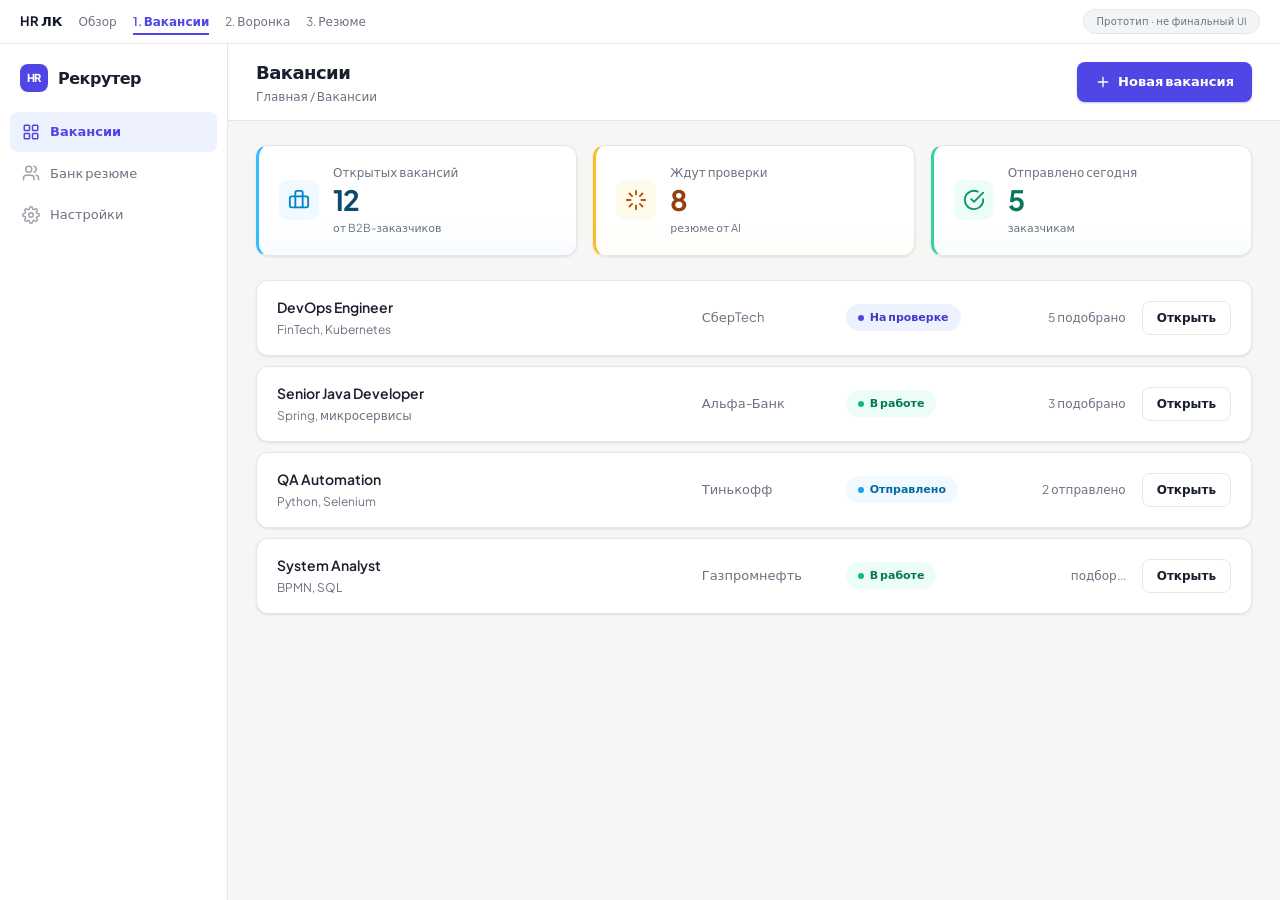
==== dashboard.html @ d0e9242b "feat: hr arm mock page" ====
<!DOCTYPE html>
<html lang="ru">
<head>
  <meta charset="UTF-8">
  <meta name="viewport" content="width=device-width, initial-scale=1.0">
  <title>Вакансии — HR ЛК</title>
  <link rel="stylesheet" href="styles.css">
</head>
<body>
  <div class="mock-nav">
    <span class="brand">HR ЛК</span>
    <a href="index.html">Обзор</a>
    <a href="dashboard.html" class="active">1. Вакансии</a>
    <a href="vacancy.html">2. Воронка</a>
    <a href="resume.html">3. Резюме</a>
    <span class="tag">Прототип · не финальный UI</span>
  </div>

  <div class="layout">
    <aside class="sidebar">
      <div class="sidebar-logo">
        <span class="logo-mark">HR</span>
        Рекрутер
      </div>
      <nav>
        <a href="dashboard.html" class="active">
          <svg class="icon" viewBox="0 0 24 24"><rect x="3" y="3" width="7" height="7" rx="1"/><rect x="14" y="3" width="7" height="7" rx="1"/><rect x="3" y="14" width="7" height="7" rx="1"/><rect x="14" y="14" width="7" height="7" rx="1"/></svg>
          Вакансии
        </a>
        <a href="#">
          <svg class="icon" viewBox="0 0 24 24"><path d="M16 21v-2a4 4 0 0 0-4-4H6a4 4 0 0 0-4 4v2"/><circle cx="9" cy="7" r="4"/><path d="M22 21v-2a4 4 0 0 0-3-3.87"/><path d="M16 3.13a4 4 0 0 1 0 7.75"/></svg>
          Банк резюме
        </a>
        <a href="#">
          <svg class="icon" viewBox="0 0 24 24"><path d="M12 15a3 3 0 1 0 0-6 3 3 0 0 0 0 6Z"/><path d="M19.4 15a1.65 1.65 0 0 0 .33 1.82l.06.06a2 2 0 1 1-2.83 2.83l-.06-.06a1.65 1.65 0 0 0-1.82-.33 1.65 1.65 0 0 0-1 1.51V21a2 2 0 1 1-4 0v-.09A1.65 1.65 0 0 0 9 19.4a1.65 1.65 0 0 0-1.82.33l-.06.06a2 2 0 1 1-2.83-2.83l.06-.06A1.65 1.65 0 0 0 4.68 15a1.65 1.65 0 0 0-1.51-1H3a2 2 0 1 1 0-4h.09A1.65 1.65 0 0 0 4.6 9a1.65 1.65 0 0 0-.33-1.82l-.06-.06a2 2 0 1 1 2.83-2.83l.06.06A1.65 1.65 0 0 0 9 4.68a1.65 1.65 0 0 0 1-1.51V3a2 2 0 1 1 4 0v.09a1.65 1.65 0 0 0 1 1.51 1.65 1.65 0 0 0 1.82-.33l.06-.06a2 2 0 1 1 2.83 2.83l-.06.06A1.65 1.65 0 0 0 19.4 9a1.65 1.65 0 0 0 1.51 1H21a2 2 0 1 1 0 4h-.09a1.65 1.65 0 0 0-1.51 1Z"/></svg>
          Настройки
        </a>
      </nav>
    </aside>

    <div class="main">
      <header class="topbar">
        <div>
          <h1>Вакансии</h1>
          <div class="breadcrumb">Главная / Вакансии</div>
        </div>
        <a href="#" class="btn btn-primary">
          <svg class="icon icon-sm" viewBox="0 0 24 24"><path d="M12 5v14M5 12h14"/></svg>
          Новая вакансия
        </a>
      </header>

      <div class="content">
        <div class="kpi-row">
          <div class="kpi-card kpi-card--default">
            <div class="kpi-card__icon">
              <svg class="icon icon-lg" viewBox="0 0 24 24"><path d="M16 20V4a2 2 0 0 0-2-2h-4a2 2 0 0 0-2 2v16"/><rect x="2" y="8" width="20" height="12" rx="2"/></svg>
            </div>
            <div class="kpi-card__body">
              <div class="label">Открытых вакансий</div>
              <div class="value">12</div>
              <div class="hint">от B2B-заказчиков</div>
            </div>
          </div>
          <div class="kpi-card kpi-card--alert">
            <div class="kpi-card__icon">
              <svg class="icon icon-lg" viewBox="0 0 24 24"><path d="M12 2v4M12 18v4M4.93 4.93l2.83 2.83M16.24 16.24l2.83 2.83M2 12h4M18 12h4M4.93 19.07l2.83-2.83M16.24 7.76l2.83-2.83"/></svg>
            </div>
            <div class="kpi-card__body">
              <div class="label">Ждут проверки</div>
              <div class="value">8</div>
              <div class="hint">резюме от AI</div>
            </div>
          </div>
          <div class="kpi-card kpi-card--success">
            <div class="kpi-card__icon">
              <svg class="icon icon-lg" viewBox="0 0 24 24"><path d="M22 11.08V12a10 10 0 1 1-5.93-9.14"/><polyline points="22 4 12 14.01 9 11.01"/></svg>
            </div>
            <div class="kpi-card__body">
              <div class="label">Отправлено сегодня</div>
              <div class="value">5</div>
              <div class="hint">заказчикам</div>
            </div>
          </div>
        </div>

        <div class="vacancy-list">
          <a href="vacancy.html" class="vacancy-row">
            <div class="vacancy-row__main">
              <div class="title">DevOps Engineer</div>
              <div class="tags">FinTech, Kubernetes</div>
            </div>
            <div class="vacancy-row__client">СберTech</div>
            <span class="status-pill status-pill--review"><span class="status-dot"></span>На проверке</span>
            <div class="vacancy-row__meta">5 подобрано</div>
            <span class="btn btn-secondary btn-sm">Открыть</span>
          </a>
          <a href="vacancy.html" class="vacancy-row">
            <div class="vacancy-row__main">
              <div class="title">Senior Java Developer</div>
              <div class="tags">Spring, микросервисы</div>
            </div>
            <div class="vacancy-row__client">Альфа-Банк</div>
            <span class="status-pill status-pill--open"><span class="status-dot"></span>В работе</span>
            <div class="vacancy-row__meta">3 подобрано</div>
            <span class="btn btn-secondary btn-sm">Открыть</span>
          </a>
          <a href="vacancy.html" class="vacancy-row">
            <div class="vacancy-row__main">
              <div class="title">QA Automation</div>
              <div class="tags">Python, Selenium</div>
            </div>
            <div class="vacancy-row__client">Тинькофф</div>
            <span class="status-pill status-pill--sent"><span class="status-dot"></span>Отправлено</span>
            <div class="vacancy-row__meta">2 отправлено</div>
            <span class="btn btn-secondary btn-sm">Открыть</span>
          </a>
          <a href="vacancy.html" class="vacancy-row">
            <div class="vacancy-row__main">
              <div class="title">System Analyst</div>
              <div class="tags">BPMN, SQL</div>
            </div>
            <div class="vacancy-row__client">Газпромнефть</div>
            <span class="status-pill status-pill--open"><span class="status-dot"></span>В работе</span>
            <div class="vacancy-row__meta">подбор...</div>
            <span class="btn btn-secondary btn-sm">Открыть</span>
          </a>
        </div>
      </div>
    </div>
  </div>
</body>
</html>
---- styles.css ----
@import url('https://fonts.googleapis.com/css2?family=Plus+Jakarta+Sans:wght@400;500;600;700&display=swap');

:root {
  --bg: #f7f6f4;
  --surface: #ffffff;
  --border: #e8e6e3;
  --text: #1a1f2e;
  --text-muted: #6b7280;
  --primary: #4f46e5;
  --primary-hover: #4338ca;
  --primary-soft: #eef2ff;
  --sidebar-bg: #ffffff;
  --sidebar-text: #6b7280;
  --sidebar-active: #111827;
  --success: #059669;
  --warning: #d97706;
  --danger: #dc2626;
  --ai: #6366f1;
  --ai-end: #8b5cf6;
  --ai-soft: linear-gradient(135deg, #eef2ff 0%, #f5f3ff 100%);
  --stage-ai: #8b5cf6;
  --stage-review: #f59e0b;
  --stage-ready: #10b981;
  --stage-sent: #94a3b8;
  --radius: 12px;
  --radius-sm: 8px;
  --shadow: 0 1px 3px rgba(15, 23, 42, 0.06), 0 1px 2px rgba(15, 23, 42, 0.04);
  --shadow-md: 0 4px 16px rgba(15, 23, 42, 0.08);
  --shadow-lg: 0 8px 24px rgba(15, 23, 42, 0.1);
  --sidebar-w: 228px;
  --mock-nav-h: 44px;
  --topbar-h: 64px;
  --font: "Plus Jakarta Sans", system-ui, -apple-system, sans-serif;
}

* { box-sizing: border-box; margin: 0; padding: 0; }

html, body { height: 100%; }

body {
  font-family: var(--font);
  font-size: 14px;
  color: var(--text);
  background: var(--bg);
  line-height: 1.5;
  display: flex;
  flex-direction: column;
  overflow: hidden;
  -webkit-font-smoothing: antialiased;
}

a { color: var(--primary); text-decoration: none; }

.icon {
  width: 18px;
  height: 18px;
  flex-shrink: 0;
  stroke: currentColor;
  fill: none;
  stroke-width: 2;
  stroke-linecap: round;
  stroke-linejoin: round;
}

.icon-sm { width: 16px; height: 16px; }
.icon-lg { width: 22px; height: 22px; }

/* Presale nav */
.mock-nav {
  flex-shrink: 0;
  height: var(--mock-nav-h);
  background: #ffffff;
  color: #6b7280;
  padding: 0 20px;
  font-size: 12px;
  display: flex;
  gap: 16px;
  align-items: center;
  border-bottom: 1px solid var(--border);
  z-index: 100;
}

.mock-nav .brand { color: #111827; font-weight: 700; font-size: 13px; }
.mock-nav a { color: #6b7280; text-decoration: none; padding: 4px 0; }
.mock-nav a:hover { color: var(--primary); }
.mock-nav a.active {
  color: var(--primary);
  font-weight: 600;
  box-shadow: inset 0 -2px 0 var(--primary);
}

.mock-nav .tag {
  margin-left: auto;
  background: #f3f4f6;
  border: 1px solid #e5e7eb;
  padding: 4px 12px;
  border-radius: 999px;
  font-size: 10px;
  color: #6b7280;
  letter-spacing: 0.02em;
}

.layout {
  flex: 1;
  display: flex;
  min-height: 0;
  overflow: hidden;
}

/* Sidebar */
.sidebar {
  width: var(--sidebar-w);
  background: var(--sidebar-bg);
  border-right: 1px solid var(--border);
  padding: 20px 0;
  flex-shrink: 0;
  display: flex;
  flex-direction: column;
}

.sidebar-logo {
  padding: 0 20px 20px;
  font-weight: 700;
  font-size: 16px;
  letter-spacing: -0.03em;
  color: var(--text);
  display: flex;
  align-items: center;
  gap: 10px;
}

.sidebar-logo .logo-mark {
  width: 28px;
  height: 28px;
  background: var(--primary);
  border-radius: 8px;
  display: flex;
  align-items: center;
  justify-content: center;
  font-size: 11px;
  font-weight: 800;
  color: #fff;
}

.sidebar nav { flex: 1; padding: 0 10px; }

.sidebar nav a {
  display: flex;
  align-items: center;
  gap: 10px;
  padding: 10px 12px;
  color: var(--sidebar-text);
  text-decoration: none;
  font-size: 13px;
  font-weight: 500;
  border-radius: var(--radius-sm);
  margin-bottom: 2px;
  transition: background 0.15s, color 0.15s;
}

.sidebar nav a:hover { background: var(--primary-soft); color: var(--primary); }

.sidebar nav a.active {
  background: var(--primary-soft);
  color: var(--primary);
  font-weight: 600;
}

.sidebar nav a .icon { opacity: 0.65; }
.sidebar nav a.active .icon { opacity: 1; stroke: var(--primary); }
.sidebar nav a:hover .icon { stroke: var(--primary); }

.main {
  flex: 1;
  display: flex;
  flex-direction: column;
  min-width: 0;
  min-height: 0;
  background: var(--bg);
}

.topbar {
  flex-shrink: 0;
  min-height: var(--topbar-h);
  background: var(--surface);
  border-bottom: 1px solid var(--border);
  padding: 14px 28px;
  display: flex;
  align-items: center;
  justify-content: space-between;
  gap: 16px;
}

.topbar h1 {
  font-size: 18px;
  font-weight: 700;
  letter-spacing: -0.03em;
}

.breadcrumb {
  font-size: 12px;
  color: var(--text-muted);
  margin-top: 3px;
}

/* Vacancy switcher (topbar dropdown) */
.topbar__title {
  min-width: 0;
  flex: 1;
}

.vacancy-switcher {
  position: relative;
  display: inline-block;
}

.vacancy-switcher__trigger {
  display: inline-flex;
  align-items: center;
  gap: 8px;
  list-style: none;
  cursor: pointer;
  padding: 2px 4px 2px 0;
  border-radius: var(--radius-sm);
  max-width: 100%;
}

.vacancy-switcher__trigger::-webkit-details-marker {
  display: none;
}

.vacancy-switcher__trigger::marker {
  content: "";
}

.vacancy-switcher__trigger:hover {
  color: var(--primary);
}

.vacancy-switcher__name {
  font-size: 18px;
  font-weight: 700;
  letter-spacing: -0.03em;
  white-space: nowrap;
  overflow: hidden;
  text-overflow: ellipsis;
}

.vacancy-switcher__client {
  font-size: 18px;
  font-weight: 700;
  letter-spacing: -0.03em;
  color: var(--text-muted);
  white-space: nowrap;
  flex-shrink: 0;
}

.vacancy-switcher__client::before {
  content: "— ";
  color: var(--text-muted);
}

.vacancy-switcher__chevron {
  flex-shrink: 0;
  color: var(--text-muted);
  transition: transform 0.15s;
}

.vacancy-switcher[open] .vacancy-switcher__chevron {
  transform: rotate(180deg);
}

.vacancy-switcher__menu {
  position: absolute;
  top: calc(100% + 6px);
  left: 0;
  z-index: 50;
  min-width: 280px;
  background: var(--surface);
  border: 1px solid var(--border);
  border-radius: var(--radius);
  box-shadow: var(--shadow-lg);
  padding: 6px;
}

.vacancy-switcher__item {
  display: block;
  padding: 10px 14px;
  border-radius: var(--radius-sm);
  text-decoration: none;
  color: inherit;
  transition: background 0.12s;
}

.vacancy-switcher__item:hover {
  background: var(--primary-soft);
  text-decoration: none;
  color: inherit;
}

.vacancy-switcher__item.is-active {
  background: var(--primary-soft);
  box-shadow: inset 3px 0 0 var(--primary);
}

.vacancy-switcher__item-title {
  display: block;
  font-weight: 600;
  font-size: 14px;
  margin-bottom: 2px;
}

.vacancy-switcher__item.is-active .vacancy-switcher__item-title {
  color: var(--primary);
}

.vacancy-switcher__item-meta {
  display: block;
  font-size: 12px;
  color: var(--text-muted);
}

.content {
  padding: 24px 28px;
  flex: 1;
  min-height: 0;
  overflow: auto;
}

.content--flush {
  padding: 0;
  overflow: hidden;
  display: flex;
  flex-direction: column;
}

.content--resume {
  padding-bottom: 88px;
}

/* KPI */
.kpi-row {
  display: grid;
  grid-template-columns: repeat(3, 1fr);
  gap: 16px;
  margin-bottom: 24px;
}

.kpi-card {
  background: var(--surface);
  border: 1px solid var(--border);
  border-radius: var(--radius);
  padding: 18px 20px;
  box-shadow: var(--shadow);
  display: flex;
  gap: 14px;
  align-items: center;
  border-left: 3px solid transparent;
}

/* KPI: тон различаем полоской и иконкой; фон — едва заметный градиент */
.kpi-card--default {
  border-left-color: #38bdf8;
  background: linear-gradient(180deg, #ffffff 70%, #f8fbff 100%);
}

.kpi-card--ai,
.kpi-card--alert {
  border-left-color: #fbbf24;
  background: linear-gradient(180deg, #ffffff 70%, #fffdf8 100%);
}

.kpi-card--success {
  border-left-color: #34d399;
  background: linear-gradient(180deg, #ffffff 70%, #f8fdfb 100%);
}

.kpi-card__icon {
  width: 40px;
  height: 40px;
  border-radius: 10px;
  display: flex;
  align-items: center;
  justify-content: center;
  flex-shrink: 0;
}

.kpi-card--default .kpi-card__icon {
  background: #f0f9ff;
  color: #0284c7;
}

.kpi-card--default .value { color: #0c4a6e; }

.kpi-card--ai .kpi-card__icon,
.kpi-card--alert .kpi-card__icon {
  background: #fffbeb;
  color: #b45309;
}

.kpi-card--ai .value,
.kpi-card--alert .value { color: #92400e; }

.kpi-card--success .kpi-card__icon {
  background: #ecfdf5;
  color: #059669;
}

.kpi-card--success .value { color: #047857; }

.kpi-card__icon .icon {
  display: block;
}

.kpi-card__body { flex: 1; min-width: 0; }

.kpi-card .label {
  font-size: 12px;
  font-weight: 500;
  color: var(--text-muted);
  margin-bottom: 4px;
}

.kpi-card .value {
  font-size: 28px;
  font-weight: 700;
  letter-spacing: -0.04em;
  line-height: 1;
}

.kpi-card .hint { font-size: 11px; color: var(--text-muted); margin-top: 6px; }

/* Vacancy card list */
.vacancy-list {
  display: flex;
  flex-direction: column;
  gap: 10px;
}

.vacancy-row {
  display: grid;
  grid-template-columns: minmax(0, 1fr) 128px 152px 112px auto;
  align-items: center;
  gap: 16px;
  background: var(--surface);
  border: 1px solid var(--border);
  border-radius: var(--radius);
  padding: 16px 20px;
  box-shadow: var(--shadow);
  text-decoration: none;
  color: inherit;
  transition: box-shadow 0.15s, border-color 0.15s, transform 0.15s;
}

.vacancy-row:hover {
  box-shadow: var(--shadow-md);
  border-color: #c7d2fe;
  transform: translateY(-1px);
  text-decoration: none;
  color: inherit;
}

.vacancy-row:hover .title { color: var(--primary); }

.vacancy-row__main .title {
  font-weight: 600;
  font-size: 14px;
  margin-bottom: 3px;
}

.vacancy-row__main .tags {
  font-size: 12px;
  color: var(--text-muted);
}

.vacancy-row__client {
  font-size: 13px;
  color: var(--text-muted);
  white-space: nowrap;
  overflow: hidden;
  text-overflow: ellipsis;
}

.vacancy-row__meta {
  font-size: 12px;
  color: var(--text-muted);
  text-align: right;
}

.vacancy-row > .status-pill {
  justify-self: start;
  white-space: nowrap;
}

.vacancy-row > .btn {
  justify-self: end;
}

.status-pill {
  display: inline-flex;
  align-items: center;
  gap: 6px;
  padding: 5px 12px;
  border-radius: 999px;
  font-size: 11px;
  font-weight: 600;
  white-space: nowrap;
}

.status-dot {
  width: 6px;
  height: 6px;
  border-radius: 50%;
  flex-shrink: 0;
}

.status-pill--review { background: var(--primary-soft); color: #4338ca; }
.status-pill--review .status-dot { background: var(--primary); }
.status-pill--open { background: #ecfdf5; color: #047857; }
.status-pill--open .status-dot { background: #10b981; }
.status-pill--sent { background: #f0f9ff; color: #0369a1; }
.status-pill--sent .status-dot { background: #0ea5e9; }

.badge {
  display: inline-flex;
  align-items: center;
  gap: 5px;
  padding: 5px 11px;
  border-radius: 999px;
  font-size: 11px;
  font-weight: 600;
  white-space: nowrap;
}

.badge-ai {
  background: linear-gradient(135deg, #eef2ff 0%, #ede9fe 100%);
  color: #5b21b6;
  border: 1px solid #ddd6fe;
}

.btn {
  display: inline-flex;
  align-items: center;
  justify-content: center;
  gap: 7px;
  padding: 10px 18px;
  border-radius: var(--radius-sm);
  font-size: 13px;
  font-weight: 600;
  border: none;
  cursor: pointer;
  text-decoration: none;
  white-space: nowrap;
  transition: background 0.15s, box-shadow 0.15s, transform 0.1s;
  font-family: var(--font);
}

.btn-sm { padding: 7px 14px; font-size: 12px; }

.btn-primary {
  background: var(--primary);
  color: #fff;
  box-shadow: 0 1px 2px rgba(79, 70, 229, 0.35);
}

.btn-primary:hover {
  background: var(--primary-hover);
  text-decoration: none;
  color: #fff;
  box-shadow: 0 2px 8px rgba(79, 70, 229, 0.3);
}

.btn-secondary {
  background: var(--surface);
  color: var(--text);
  border: 1px solid var(--border);
}

.btn-secondary:hover {
  background: var(--primary-soft);
  border-color: #c7d2fe;
  color: var(--primary);
  text-decoration: none;
}

.btn-danger {
  background: #fff;
  color: var(--danger);
  border: 1px solid #fecaca;
}

.actions { display: flex; gap: 8px; flex-wrap: wrap; }

/* 3-pane */
.three-pane {
  flex: 1;
  display: grid;
  grid-template-columns: 200px minmax(0, 1fr) 280px;
  min-height: 0;
  overflow: hidden;
}

.three-pane--funnel {
  grid-template-columns: minmax(0, 1fr) 300px;
}

.pane {
  border-right: 1px solid var(--border);
  overflow-y: auto;
  background: var(--surface);
  min-height: 0;
}

.pane--pipeline {
  background: var(--bg);
  min-width: 0;
  overflow: hidden;
}

.three-pane--funnel .pane--pipeline {
  overflow-x: auto;
  overflow-y: hidden;
}

.pane:last-child { border-right: none; }

.pane-header {
  position: sticky;
  top: 0;
  z-index: 1;
  padding: 12px 16px;
  font-size: 10px;
  font-weight: 700;
  text-transform: uppercase;
  letter-spacing: 0.07em;
  color: var(--text-muted);
  border-bottom: 1px solid var(--border);
  background: rgba(255,255,255,0.95);
  backdrop-filter: blur(4px);
}

.vacancy-item {
  padding: 12px 16px;
  border-bottom: 1px solid var(--border);
  cursor: pointer;
  font-size: 13px;
  transition: background 0.12s;
}

.vacancy-item:hover { background: var(--bg); }

.vacancy-item.active {
  background: var(--primary-soft);
  box-shadow: inset 3px 0 0 var(--primary);
}

.vacancy-item.active .title { color: var(--primary); }

.vacancy-item .title { font-weight: 600; margin-bottom: 3px; }
.vacancy-item .meta { font-size: 11px; color: var(--text-muted); }

.pipeline {
  display: flex;
  flex: 1;
  gap: 14px;
  padding: 16px 20px;
  width: 100%;
  min-height: 0;
  overflow-x: auto;
  overflow-y: hidden;
  align-items: flex-start;
}

.pipeline-col {
  flex: 0 0 240px;
  min-width: 240px;
  display: flex;
  flex-direction: column;
  background: var(--surface);
  border-radius: var(--radius);
  padding: 0;
  box-shadow: var(--shadow);
  border: 1px solid var(--border);
  overflow: hidden;
}

.pipeline-col--ai { border-top: 3px solid var(--stage-ai); }
.pipeline-col--review { border-top: 3px solid var(--stage-review); }
.pipeline-col--ready { border-top: 3px solid var(--stage-ready); }
.pipeline-col--sent { border-top: 3px solid var(--stage-sent); }

.pipeline-col__head {
  display: flex;
  align-items: center;
  justify-content: space-between;
  padding: 12px 14px 10px;
  border-bottom: 1px solid var(--border);
  background: #fafaf9;
}

.pipeline-col__head h3 {
  font-size: 12px;
  font-weight: 700;
  text-transform: uppercase;
  letter-spacing: 0.06em;
  color: var(--text-muted);
}

.count-badge {
  min-width: 22px;
  height: 22px;
  padding: 0 6px;
  border-radius: 999px;
  background: #e5e7eb;
  color: #374151;
  font-size: 12px;
  font-weight: 700;
  display: flex;
  align-items: center;
  justify-content: center;
}

.pipeline-col--ai .count-badge {
  background: var(--primary-soft);
  color: var(--primary);
}

.pipeline-col__body { padding: 12px; }

.candidate-card {
  background: var(--surface);
  border: 1px solid var(--border);
  border-radius: var(--radius-sm);
  padding: 14px;
  margin-bottom: 10px;
  cursor: pointer;
  box-shadow: var(--shadow);
  transition: border-color 0.12s, box-shadow 0.12s, transform 0.12s;
}

.candidate-card:last-child { margin-bottom: 0; }

.candidate-card:hover {
  border-color: #c7d2fe;
  box-shadow: var(--shadow-md);
  transform: translateY(-1px);
}

.candidate-card.selected {
  border-color: var(--primary);
  box-shadow: 0 0 0 2px rgba(79, 70, 229, 0.2), var(--shadow-md);
}

.candidate-card__row {
  display: flex;
  align-items: center;
  gap: 12px;
}

.candidate-card__row > div:last-child {
  min-width: 0;
  flex: 1;
}

.avatar {
  width: 32px;
  height: 32px;
  border-radius: 50%;
  display: flex;
  align-items: center;
  justify-content: center;
  font-size: 11px;
  font-weight: 700;
  color: #fff;
  flex-shrink: 0;
}

.avatar--violet { background: linear-gradient(135deg, #8b5cf6, #6366f1); }
.avatar--blue { background: linear-gradient(135deg, #3b82f6, #2563eb); }
.avatar--teal { background: linear-gradient(135deg, #14b8a6, #0d9488); }
.avatar--amber { background: linear-gradient(135deg, #f59e0b, #d97706); }
.avatar--rose { background: linear-gradient(135deg, #f43f5e, #e11d48); }
.avatar--lg { width: 48px; height: 48px; font-size: 14px; }

.candidate-card .avatar:not(.avatar--lg) {
  width: 36px;
  height: 36px;
  font-size: 12px;
}

.candidate-card .name {
  font-weight: 600;
  font-size: 14px;
  line-height: 1.35;
  display: -webkit-box;
  -webkit-line-clamp: 2;
  -webkit-box-orient: vertical;
  overflow: hidden;
}

.candidate-card .score {
  font-size: 12px;
  color: var(--text-muted);
  font-weight: 500;
  margin-top: 4px;
}

.candidate-card .score-value {
  font-weight: 700;
  color: var(--primary);
}

.candidate-card .score--muted {
  color: var(--text-muted);
  font-weight: 500;
}

/* Detail panel */
.detail-panel { padding: 16px; }

.detail-header {
  display: flex;
  align-items: center;
  gap: 12px;
  margin-bottom: 16px;
}

.detail-panel h2 {
  font-size: 15px;
  font-weight: 700;
  letter-spacing: -0.02em;
}

.detail-panel .role {
  color: var(--text-muted);
  font-size: 12px;
  margin-top: 2px;
}

.score-block {
  background: var(--ai-soft);
  border: 1px solid #ddd6fe;
  border-radius: var(--radius);
  padding: 16px;
  margin-bottom: 14px;
}

.score-block__top {
  display: flex;
  align-items: center;
  gap: 14px;
  margin-top: 10px;
}

.score-block__top ul {
  flex: 1;
  margin: 0;
  padding-left: 16px;
  font-size: 12px;
  color: var(--text-muted);
}

.score-ring {
  width: 64px;
  height: 64px;
  border-radius: 50%;
  background: conic-gradient(var(--ai) 0deg, var(--ai-end) calc(var(--score, 91) * 3.6deg), #e5e7eb calc(var(--score, 91) * 3.6deg));
  display: flex;
  align-items: center;
  justify-content: center;
  flex-shrink: 0;
  position: relative;
}

.score-ring::after {
  content: '';
  position: absolute;
  inset: 5px;
  background: #fff;
  border-radius: 50%;
}

.score-ring span {
  position: relative;
  z-index: 1;
  font-weight: 800;
  font-size: 16px;
  background: linear-gradient(135deg, var(--ai), var(--ai-end));
  -webkit-background-clip: text;
  -webkit-text-fill-color: transparent;
  background-clip: text;
}
.score-block__top ul li { margin-bottom: 4px; }

.detail-note {
  font-size: 12px;
  color: var(--text-muted);
  margin-bottom: 14px;
  line-height: 1.55;
  padding: 10px 12px;
  background: var(--bg);
  border-radius: var(--radius-sm);
}

.detail-panel .actions { flex-direction: column; }
.detail-panel .actions .btn { width: 100%; }

/* Resume diff */
.diff-header {
  display: flex;
  align-items: center;
  justify-content: space-between;
  margin-bottom: 24px;
  flex-wrap: wrap;
  gap: 12px;
}

.diff-meta {
  display: flex;
  align-items: center;
  gap: 12px;
  flex-wrap: wrap;
}

.diff-wrap {
  position: relative;
}

.diff-grid {
  display: grid;
  grid-template-columns: 1fr 1fr;
  gap: 24px;
  position: relative;
}

.diff-grid::before {
  content: '';
  position: absolute;
  left: 50%;
  top: 36px;
  bottom: 24px;
  width: 2px;
  transform: translateX(-50%);
  background: linear-gradient(180deg, #e5e7eb 0%, var(--primary) 50%, #e5e7eb 100%);
  border-radius: 1px;
  z-index: 0;
}

.diff-col {
  position: relative;
  z-index: 1;
}

.diff-col h3 {
  font-size: 11px;
  font-weight: 700;
  text-transform: uppercase;
  letter-spacing: 0.06em;
  color: var(--text-muted);
  margin-bottom: 10px;
  display: flex;
  align-items: center;
  gap: 8px;
}

.diff-box {
  background: var(--surface);
  border: 1px solid var(--border);
  border-radius: var(--radius);
  padding: 20px;
  font-size: 13px;
  line-height: 1.65;
  min-height: 300px;
  box-shadow: var(--shadow);
}

.diff-col--after h3 { color: var(--primary); }

.diff-box.after {
  border-color: #c7d2fe;
  box-shadow: 0 0 0 1px var(--primary-soft), var(--shadow);
}

.diff-box .highlight {
  background: #dcfce7;
  color: #166534;
  padding: 1px 5px;
  border-radius: 4px;
  font-weight: 500;
}

.diff-box p { margin-bottom: 12px; }
.diff-box p:last-child { margin-bottom: 0; }

.sticky-actions {
  position: fixed;
  bottom: 0;
  left: var(--sidebar-w);
  right: 0;
  background: rgba(255,255,255,0.95);
  backdrop-filter: blur(8px);
  border-top: 1px solid var(--border);
  padding: 14px 28px;
  display: flex;
  align-items: center;
  justify-content: space-between;
  gap: 16px;
  flex-wrap: wrap;
  box-shadow: 0 -4px 20px rgba(15, 23, 42, 0.06);
  z-index: 50;
}

.sticky-actions .actions { margin: 0; }

.sticky-actions .footer-note {
  margin: 0;
  font-size: 11px;
  color: var(--text-muted);
  max-width: 280px;
}

/* Index page */
.page-index { overflow: auto; height: auto; min-height: 100%; }

.page-index .content-inner {
  max-width: 960px;
  margin: 0 auto;
  padding: 48px 28px;
}

.page-index h1 {
  font-size: 26px;
  font-weight: 800;
  letter-spacing: -0.04em;
  margin-bottom: 8px;
}

.page-index .lead {
  color: var(--text-muted);
  margin-bottom: 36px;
  font-size: 15px;
}

.preview-grid {
  display: grid;
  grid-template-columns: repeat(3, 1fr);
  gap: 16px;
}

.preview-card {
  background: var(--surface);
  border: 1px solid var(--border);
  border-radius: var(--radius);
  overflow: hidden;
  transition: box-shadow 0.2s, transform 0.2s, border-color 0.2s;
  color: inherit;
  text-decoration: none;
}

.preview-card:hover {
  box-shadow: var(--shadow-lg);
  transform: translateY(-3px);
  border-color: #c7d2fe;
  text-decoration: none;
  color: inherit;
}

.preview-card .thumb {
  height: 180px;
  background: #eef0f4;
  overflow: hidden;
  border-bottom: 1px solid var(--border);
}

.preview-card .thumb img {
  width: 100%;
  height: 100%;
  object-fit: cover;
  object-position: top center;
  display: block;
}

.preview-card .info { padding: 18px; }
.preview-card .info h3 { font-size: 14px; font-weight: 700; margin-bottom: 4px; }
.preview-card .info p { font-size: 12px; color: var(--text-muted); }

.page-index .footer-links {
  margin-top: 32px;
  font-size: 12px;
  color: var(--text-muted);
}

.page-index .footer-links a { margin-right: 16px; color: var(--primary); }

@media (max-width: 1100px) {
  .three-pane { grid-template-columns: 180px minmax(0, 1fr) 260px; }
  .three-pane--funnel { grid-template-columns: minmax(0, 1fr) 260px; }
  .three-pane--funnel .pipeline-col {
    flex-basis: 220px;
    min-width: 220px;
  }
  .vacancy-row { grid-template-columns: minmax(0, 1fr) 152px auto; gap: 12px; }
  .vacancy-row__client, .vacancy-row__meta { display: none; }
}

@media (max-width: 900px) {
  .diff-grid { grid-template-columns: 1fr; }
  .diff-grid::before { display: none; }
  .preview-grid { grid-template-columns: 1fr; }
  .kpi-row { grid-template-columns: 1fr; }
  .sticky-actions { left: 0; }
}
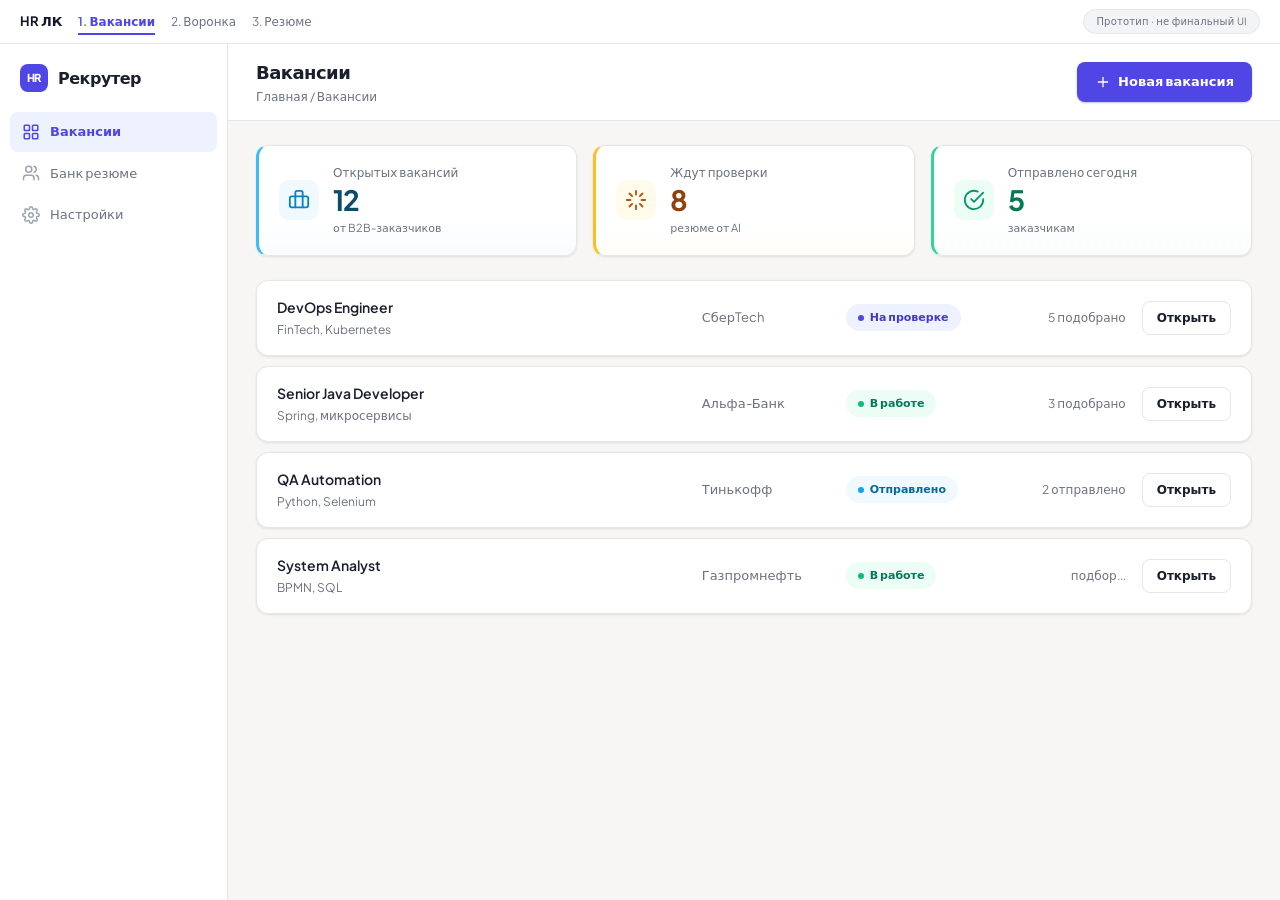
==== commit 8289007a: "Remove overview page and add Vercel entry redirect. Drop index.html and Обзор nav; root redirects to" ====
--- a/dashboard.html
+++ b/dashboard.html
@@ -9,7 +9,6 @@
 <body>
   <div class="mock-nav">
     <span class="brand">HR ЛК</span>
-    <a href="index.html">Обзор</a>
     <a href="dashboard.html" class="active">1. Вакансии</a>
     <a href="vacancy.html">2. Воронка</a>
     <a href="resume.html">3. Резюме</a>
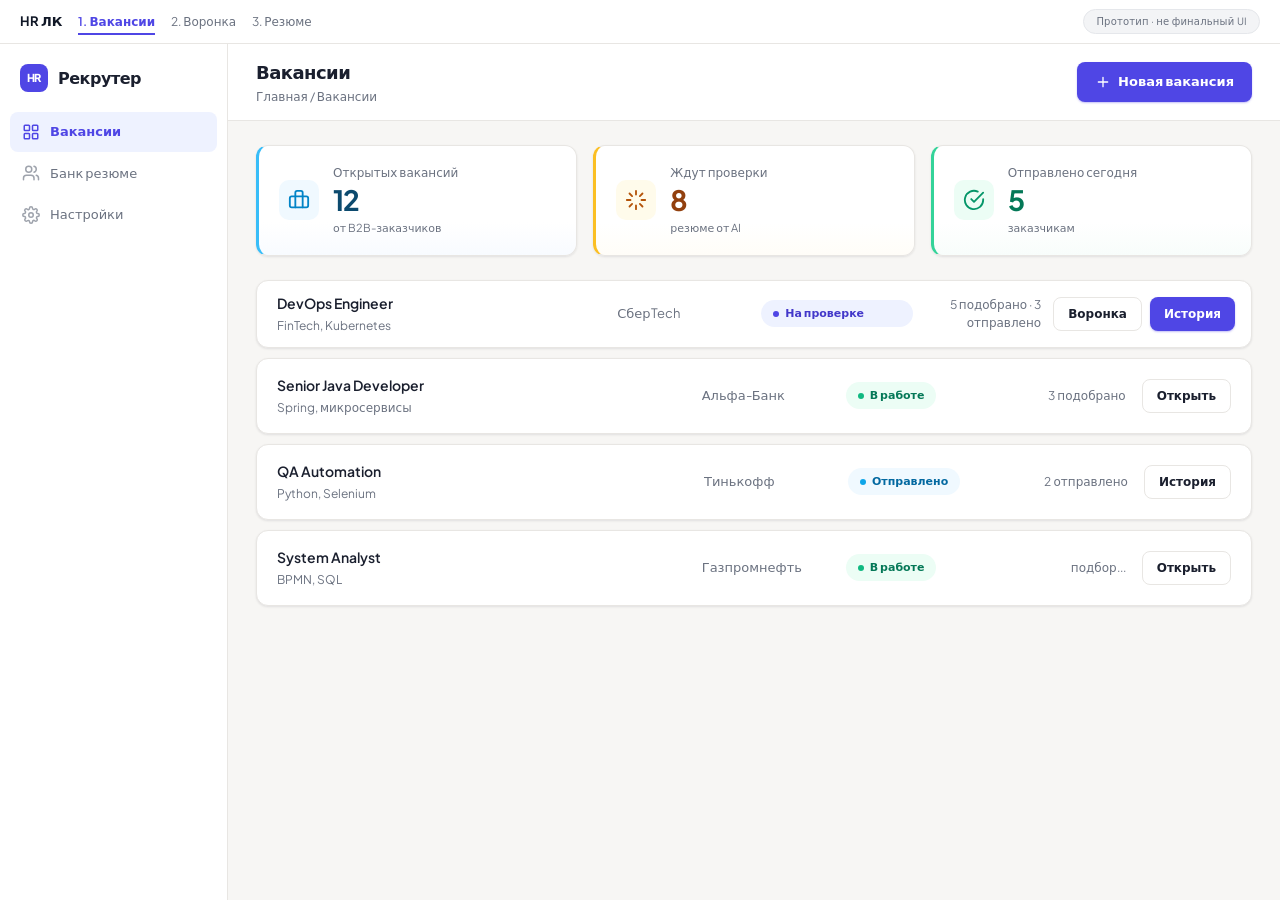
==== commit 38fce57a: "Simplify history navigation to a single topbar button. Remove presale tab, vacancy sub-tabs, and pip" ====
--- a/dashboard.html
+++ b/dashboard.html
@@ -84,16 +84,21 @@
         </div>
 
         <div class="vacancy-list">
-          <a href="vacancy.html" class="vacancy-row">
-            <div class="vacancy-row__main">
-              <div class="title">DevOps Engineer</div>
-              <div class="tags">FinTech, Kubernetes</div>
+          <div class="vacancy-row--split">
+            <a href="vacancy.html" class="vacancy-row__link">
+              <div class="vacancy-row__main">
+                <div class="title">DevOps Engineer</div>
+                <div class="tags">FinTech, Kubernetes</div>
+              </div>
+              <div class="vacancy-row__client">СберTech</div>
+              <span class="status-pill status-pill--review"><span class="status-dot"></span>На проверке</span>
+              <div class="vacancy-row__meta">5 подобрано · 3 отправлено</div>
+            </a>
+            <div class="vacancy-row__actions">
+              <a href="vacancy.html" class="btn btn-secondary btn-sm">Воронка</a>
+              <a href="vacancy-card.html" class="btn btn-primary btn-sm">История</a>
             </div>
-            <div class="vacancy-row__client">СберTech</div>
-            <span class="status-pill status-pill--review"><span class="status-dot"></span>На проверке</span>
-            <div class="vacancy-row__meta">5 подобрано</div>
-            <span class="btn btn-secondary btn-sm">Открыть</span>
-          </a>
+          </div>
           <a href="vacancy.html" class="vacancy-row">
             <div class="vacancy-row__main">
               <div class="title">Senior Java Developer</div>
@@ -104,7 +109,7 @@
             <div class="vacancy-row__meta">3 подобрано</div>
             <span class="btn btn-secondary btn-sm">Открыть</span>
           </a>
-          <a href="vacancy.html" class="vacancy-row">
+          <a href="vacancy-card.html" class="vacancy-row">
             <div class="vacancy-row__main">
               <div class="title">QA Automation</div>
               <div class="tags">Python, Selenium</div>
@@ -112,7 +117,7 @@
             <div class="vacancy-row__client">Тинькофф</div>
             <span class="status-pill status-pill--sent"><span class="status-dot"></span>Отправлено</span>
             <div class="vacancy-row__meta">2 отправлено</div>
-            <span class="btn btn-secondary btn-sm">Открыть</span>
+            <span class="btn btn-secondary btn-sm">История</span>
           </a>
           <a href="vacancy.html" class="vacancy-row">
             <div class="vacancy-row__main">
--- a/styles.css
+++ b/styles.css
@@ -520,6 +520,12 @@
 .status-pill--open .status-dot { background: #10b981; }
 .status-pill--sent { background: #f0f9ff; color: #0369a1; }
 .status-pill--sent .status-dot { background: #0ea5e9; }
+.status-pill--waiting { background: #fff7ed; color: #c2410c; }
+.status-pill--waiting .status-dot { background: #f97316; }
+.status-pill--interview { background: #ecfdf5; color: #047857; }
+.status-pill--interview .status-dot { background: #10b981; }
+.status-pill--reject { background: #fef2f2; color: #b91c1c; }
+.status-pill--reject .status-dot { background: #ef4444; }
 
 .badge {
   display: inline-flex;
@@ -738,6 +744,12 @@
   transition: border-color 0.12s, box-shadow 0.12s, transform 0.12s;
 }
 
+a.candidate-card {
+  display: block;
+  text-decoration: none;
+  color: inherit;
+}
+
 .candidate-card:last-child { margin-bottom: 0; }
 
 .candidate-card:hover {
@@ -1043,7 +1055,7 @@
 
 .preview-grid {
   display: grid;
-  grid-template-columns: repeat(3, 1fr);
+  grid-template-columns: repeat(4, 1fr);
   gap: 16px;
 }
 
@@ -1091,6 +1103,305 @@
 }
 
 .page-index .footer-links a { margin-right: 16px; color: var(--primary); }
+
+/* Vacancy card / history (screen 4) */
+
+.topbar__actions {
+  display: flex;
+  align-items: center;
+  gap: 12px;
+}
+
+.vacancy-row--split {
+  display: grid;
+  grid-template-columns: minmax(0, 1fr) auto;
+  align-items: center;
+  gap: 12px;
+  background: var(--surface);
+  border: 1px solid var(--border);
+  border-radius: var(--radius);
+  padding: 12px 16px 12px 20px;
+  box-shadow: var(--shadow);
+}
+
+.vacancy-row--split .vacancy-row__link {
+  display: grid;
+  grid-template-columns: minmax(0, 1fr) 128px 152px 112px;
+  align-items: center;
+  gap: 16px;
+  text-decoration: none;
+  color: inherit;
+}
+
+.vacancy-row--split .vacancy-row__link:hover .title { color: var(--primary); }
+
+.vacancy-row__actions {
+  display: flex;
+  gap: 8px;
+  flex-shrink: 0;
+}
+
+.pipeline-col__head-left {
+  display: flex;
+  align-items: center;
+  gap: 8px;
+  min-width: 0;
+}
+
+.pipeline-col__head-left h3 { flex-shrink: 0; }
+
+.pipeline-col__link {
+  font-size: 11px;
+  font-weight: 600;
+  color: var(--primary);
+  text-decoration: none;
+  white-space: nowrap;
+}
+
+.pipeline-col__link:hover { text-decoration: underline; }
+
+.breadcrumb--back {
+  margin-bottom: 4px;
+}
+
+.breadcrumb--back a {
+  display: inline-flex;
+  align-items: center;
+  gap: 4px;
+  font-size: 12px;
+  color: var(--text-muted);
+  font-weight: 500;
+}
+
+.breadcrumb--back a:hover { color: var(--primary); }
+
+.content--vacancy-card {
+  display: flex;
+  flex-direction: column;
+  gap: 16px;
+  padding: 20px 24px 24px;
+  flex: 1;
+  min-height: 0;
+  overflow-y: auto;
+}
+
+.vcard-stats {
+  display: grid;
+  grid-template-columns: repeat(3, 1fr);
+  gap: 12px;
+}
+
+.vcard-stat {
+  background: var(--surface);
+  border: 1px solid var(--border);
+  border-radius: var(--radius);
+  padding: 14px 18px;
+  box-shadow: var(--shadow);
+}
+
+.vcard-stat__value {
+  display: block;
+  font-size: 24px;
+  font-weight: 700;
+  letter-spacing: -0.03em;
+  line-height: 1;
+  margin-bottom: 4px;
+}
+
+.vcard-stat__label {
+  font-size: 12px;
+  color: var(--text-muted);
+  font-weight: 500;
+}
+
+.vcard-stat--accent {
+  border-color: #bfdbfe;
+  background: linear-gradient(180deg, #f0f9ff 0%, #fff 100%);
+}
+
+.vcard-stat--accent .vcard-stat__value { color: #0369a1; }
+
+.vcard-grid {
+  display: grid;
+  grid-template-columns: minmax(0, 1.1fr) minmax(0, 0.9fr);
+  gap: 16px;
+  align-items: stretch;
+  flex: 1;
+  min-height: 0;
+}
+
+.vcard-panel {
+  display: flex;
+  flex-direction: column;
+  min-height: 0;
+  background: var(--surface);
+  border: 1px solid var(--border);
+  border-radius: var(--radius);
+  box-shadow: var(--shadow);
+  overflow: hidden;
+}
+
+.vcard-panel__head {
+  padding: 16px 18px;
+  border-bottom: 1px solid var(--border);
+}
+
+.vcard-panel__head h2 {
+  font-size: 14px;
+  font-weight: 700;
+  margin-bottom: 2px;
+}
+
+.vcard-panel__hint {
+  font-size: 11px;
+  color: var(--text-muted);
+}
+
+.sent-list {
+  display: flex;
+  flex-direction: column;
+  gap: 10px;
+  padding: 14px 18px;
+}
+
+.sent-card {
+  border: 1px solid var(--border);
+  border-radius: var(--radius-sm);
+  padding: 14px;
+  background: var(--bg);
+}
+
+.sent-card--active {
+  border-color: #c7d2fe;
+  background: #fafaff;
+  box-shadow: 0 0 0 1px rgba(79, 70, 229, 0.08);
+}
+
+.sent-card__top {
+  display: flex;
+  align-items: center;
+  gap: 12px;
+}
+
+.sent-card__info { flex: 1; min-width: 0; }
+
+.sent-card__name {
+  font-weight: 600;
+  font-size: 13px;
+  margin-bottom: 2px;
+}
+
+.sent-card__meta {
+  font-size: 11px;
+  color: var(--text-muted);
+}
+
+.sent-card__note {
+  margin: 10px 0 12px;
+  font-size: 12px;
+  color: var(--text-muted);
+  line-height: 1.45;
+}
+
+.sent-card__actions {
+  display: flex;
+  flex-wrap: wrap;
+  gap: 8px;
+}
+
+.vcard-footnote {
+  padding: 0 18px 16px;
+}
+
+.timeline {
+  --timeline-gutter: 18px;
+  --timeline-track: 32px;
+  list-style: none;
+  position: relative;
+  flex: 1;
+  min-height: 0;
+  padding: 10px var(--timeline-gutter) 18px;
+  margin: 0;
+}
+
+.timeline::before {
+  content: "";
+  position: absolute;
+  left: calc(var(--timeline-gutter) + var(--timeline-track) / 2 - 1px);
+  top: 22px;
+  bottom: 22px;
+  width: 2px;
+  background: var(--border);
+  z-index: 0;
+}
+
+.timeline__item {
+  display: grid;
+  grid-template-columns: var(--timeline-track) minmax(0, 1fr);
+  gap: 14px;
+  padding: 10px 0;
+}
+
+.timeline__track {
+  display: flex;
+  justify-content: center;
+  padding-top: 4px;
+}
+
+.timeline__dot {
+  width: 8px;
+  height: 8px;
+  border-radius: 50%;
+  background: #d1d5db;
+  flex-shrink: 0;
+  position: relative;
+  z-index: 1;
+}
+
+.timeline__item--highlight .timeline__dot {
+  width: 10px;
+  height: 10px;
+  background: var(--primary);
+  box-shadow: 0 0 0 3px var(--primary-soft);
+}
+
+.timeline__content {
+  min-width: 0;
+  padding-bottom: 12px;
+  border-bottom: 1px solid var(--border);
+}
+
+.timeline__item:last-child .timeline__content {
+  padding-bottom: 0;
+  border-bottom: none;
+}
+
+.timeline__time {
+  display: block;
+  font-size: 11px;
+  font-weight: 600;
+  color: var(--text-muted);
+  margin-bottom: 4px;
+}
+
+.timeline__body {
+  display: flex;
+  flex-direction: column;
+  gap: 2px;
+  font-size: 12px;
+  color: var(--text-muted);
+}
+
+.timeline__body strong {
+  font-size: 13px;
+  color: var(--text);
+  font-weight: 600;
+}
+
+@media (max-width: 900px) {
+  .vcard-grid { grid-template-columns: 1fr; }
+  .vcard-stats { grid-template-columns: 1fr; }
+}
 
 @media (max-width: 1100px) {
   .three-pane { grid-template-columns: 180px minmax(0, 1fr) 260px; }
@@ -1106,7 +1417,7 @@
 @media (max-width: 900px) {
   .diff-grid { grid-template-columns: 1fr; }
   .diff-grid::before { display: none; }
-  .preview-grid { grid-template-columns: 1fr; }
+  .preview-grid { grid-template-columns: repeat(2, 1fr); }
   .kpi-row { grid-template-columns: 1fr; }
   .sticky-actions { left: 0; }
 }
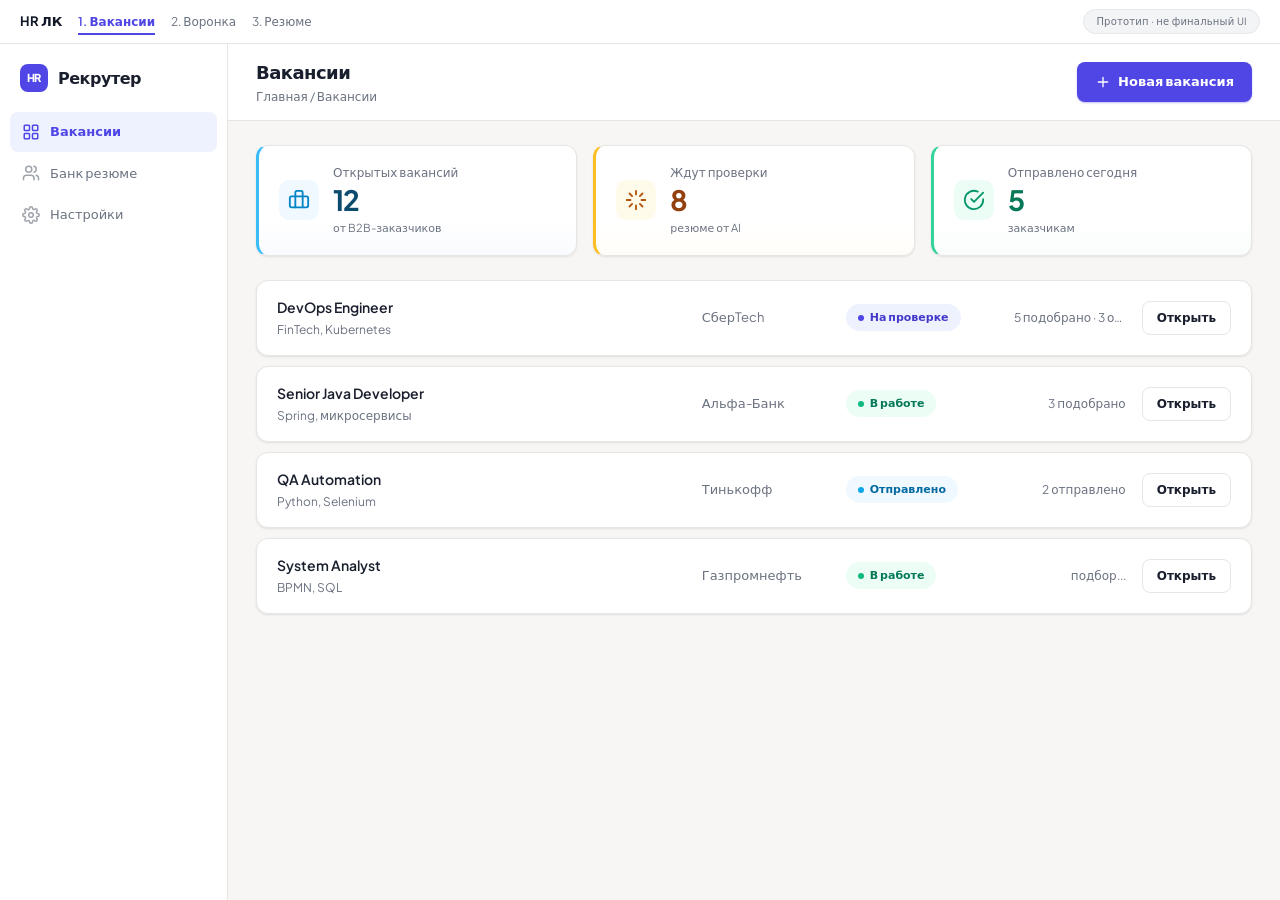
==== commit a9f52c52: "Fix dashboard vacancy list layout. Use one grid row pattern for all vacancies; remove split row with" ====
--- a/dashboard.html
+++ b/dashboard.html
@@ -84,21 +84,16 @@
         </div>
 
         <div class="vacancy-list">
-          <div class="vacancy-row--split">
-            <a href="vacancy.html" class="vacancy-row__link">
-              <div class="vacancy-row__main">
-                <div class="title">DevOps Engineer</div>
-                <div class="tags">FinTech, Kubernetes</div>
-              </div>
-              <div class="vacancy-row__client">СберTech</div>
-              <span class="status-pill status-pill--review"><span class="status-dot"></span>На проверке</span>
-              <div class="vacancy-row__meta">5 подобрано · 3 отправлено</div>
-            </a>
-            <div class="vacancy-row__actions">
-              <a href="vacancy.html" class="btn btn-secondary btn-sm">Воронка</a>
-              <a href="vacancy-card.html" class="btn btn-primary btn-sm">История</a>
+          <a href="vacancy.html" class="vacancy-row">
+            <div class="vacancy-row__main">
+              <div class="title">DevOps Engineer</div>
+              <div class="tags">FinTech, Kubernetes</div>
             </div>
-          </div>
+            <div class="vacancy-row__client">СберTech</div>
+            <span class="status-pill status-pill--review"><span class="status-dot"></span>На проверке</span>
+            <div class="vacancy-row__meta">5 подобрано · 3 отправлено</div>
+            <span class="btn btn-secondary btn-sm">Открыть</span>
+          </a>
           <a href="vacancy.html" class="vacancy-row">
             <div class="vacancy-row__main">
               <div class="title">Senior Java Developer</div>
@@ -109,7 +104,7 @@
             <div class="vacancy-row__meta">3 подобрано</div>
             <span class="btn btn-secondary btn-sm">Открыть</span>
           </a>
-          <a href="vacancy-card.html" class="vacancy-row">
+          <a href="vacancy.html" class="vacancy-row">
             <div class="vacancy-row__main">
               <div class="title">QA Automation</div>
               <div class="tags">Python, Selenium</div>
@@ -117,7 +112,7 @@
             <div class="vacancy-row__client">Тинькофф</div>
             <span class="status-pill status-pill--sent"><span class="status-dot"></span>Отправлено</span>
             <div class="vacancy-row__meta">2 отправлено</div>
-            <span class="btn btn-secondary btn-sm">История</span>
+            <span class="btn btn-secondary btn-sm">Открыть</span>
           </a>
           <a href="vacancy.html" class="vacancy-row">
             <div class="vacancy-row__main">
--- a/styles.css
+++ b/styles.css
@@ -485,6 +485,10 @@
   font-size: 12px;
   color: var(--text-muted);
   text-align: right;
+  white-space: nowrap;
+  min-width: 0;
+  overflow: hidden;
+  text-overflow: ellipsis;
 }
 
 .vacancy-row > .status-pill {
@@ -1112,35 +1116,6 @@
   gap: 12px;
 }
 
-.vacancy-row--split {
-  display: grid;
-  grid-template-columns: minmax(0, 1fr) auto;
-  align-items: center;
-  gap: 12px;
-  background: var(--surface);
-  border: 1px solid var(--border);
-  border-radius: var(--radius);
-  padding: 12px 16px 12px 20px;
-  box-shadow: var(--shadow);
-}
-
-.vacancy-row--split .vacancy-row__link {
-  display: grid;
-  grid-template-columns: minmax(0, 1fr) 128px 152px 112px;
-  align-items: center;
-  gap: 16px;
-  text-decoration: none;
-  color: inherit;
-}
-
-.vacancy-row--split .vacancy-row__link:hover .title { color: var(--primary); }
-
-.vacancy-row__actions {
-  display: flex;
-  gap: 8px;
-  flex-shrink: 0;
-}
-
 .pipeline-col__head-left {
   display: flex;
   align-items: center;
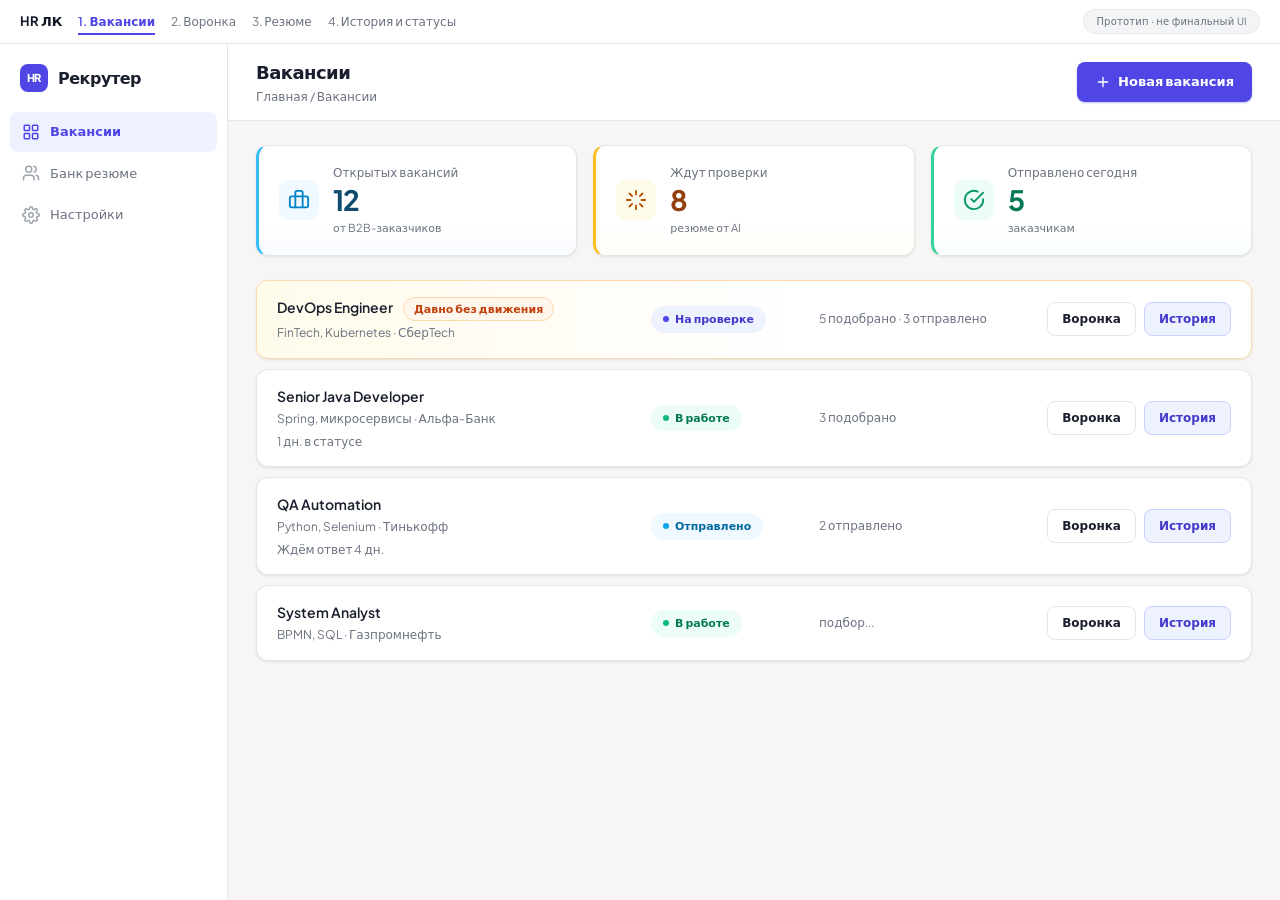
==== commit 6ddc5d6b: "Polish vacancy list, funnel navigation, and mockup UI consistency. Align dashboard cards in fixed co" ====
--- a/dashboard.html
+++ b/dashboard.html
@@ -4,7 +4,7 @@
   <meta charset="UTF-8">
   <meta name="viewport" content="width=device-width, initial-scale=1.0">
   <title>Вакансии — HR ЛК</title>
-  <link rel="stylesheet" href="styles.css">
+  <link rel="stylesheet" href="styles.css?v=align13">
 </head>
 <body>
   <div class="mock-nav">
@@ -12,6 +12,7 @@
     <a href="dashboard.html" class="active">1. Вакансии</a>
     <a href="vacancy.html">2. Воронка</a>
     <a href="resume.html">3. Резюме</a>
+    <a href="vacancy-card.html">4. История и статусы</a>
     <span class="tag">Прототип · не финальный UI</span>
   </div>
 
@@ -84,46 +85,67 @@
         </div>
 
         <div class="vacancy-list">
-          <a href="vacancy.html" class="vacancy-row">
-            <div class="vacancy-row__main">
-              <div class="title">DevOps Engineer</div>
-              <div class="tags">FinTech, Kubernetes</div>
+          <article class="vacancy-card vacancy-card--highlight">
+            <div class="vacancy-card__main">
+              <div class="vacancy-card__title-line">
+                <a href="vacancy.html" class="title">DevOps Engineer</a>
+                <span class="label-stale">Давно без движения</span>
+              </div>
+              <div class="tags">FinTech, Kubernetes · СберTech</div>
             </div>
-            <div class="vacancy-row__client">СберTech</div>
-            <span class="status-pill status-pill--review"><span class="status-dot"></span>На проверке</span>
-            <div class="vacancy-row__meta">5 подобрано · 3 отправлено</div>
-            <span class="btn btn-secondary btn-sm">Открыть</span>
-          </a>
-          <a href="vacancy.html" class="vacancy-row">
-            <div class="vacancy-row__main">
-              <div class="title">Senior Java Developer</div>
-              <div class="tags">Spring, микросервисы</div>
+            <div class="vacancy-card__status">
+              <span class="status-pill status-pill--review"><span class="status-dot"></span>На проверке</span>
             </div>
-            <div class="vacancy-row__client">Альфа-Банк</div>
-            <span class="status-pill status-pill--open"><span class="status-dot"></span>В работе</span>
-            <div class="vacancy-row__meta">3 подобрано</div>
-            <span class="btn btn-secondary btn-sm">Открыть</span>
-          </a>
-          <a href="vacancy.html" class="vacancy-row">
-            <div class="vacancy-row__main">
-              <div class="title">QA Automation</div>
-              <div class="tags">Python, Selenium</div>
+            <div class="vacancy-card__meta">5 подобрано · 3 отправлено</div>
+            <div class="vacancy-card__actions">
+              <a href="vacancy.html" class="btn btn-secondary btn-sm">Воронка</a>
+              <a href="vacancy-card.html" class="btn btn-accent btn-sm">История</a>
             </div>
-            <div class="vacancy-row__client">Тинькофф</div>
-            <span class="status-pill status-pill--sent"><span class="status-dot"></span>Отправлено</span>
-            <div class="vacancy-row__meta">2 отправлено</div>
-            <span class="btn btn-secondary btn-sm">Открыть</span>
-          </a>
-          <a href="vacancy.html" class="vacancy-row">
-            <div class="vacancy-row__main">
-              <div class="title">System Analyst</div>
-              <div class="tags">BPMN, SQL</div>
+          </article>
+          <article class="vacancy-card">
+            <div class="vacancy-card__main">
+              <a href="vacancy.html" class="title">Senior Java Developer</a>
+              <div class="tags">Spring, микросервисы · Альфа-Банк</div>
+              <div class="vacancy-card__timing vacancy-card__timing--muted">1 дн. в статусе</div>
             </div>
-            <div class="vacancy-row__client">Газпромнефть</div>
-            <span class="status-pill status-pill--open"><span class="status-dot"></span>В работе</span>
-            <div class="vacancy-row__meta">подбор...</div>
-            <span class="btn btn-secondary btn-sm">Открыть</span>
-          </a>
+            <div class="vacancy-card__status">
+              <span class="status-pill status-pill--open"><span class="status-dot"></span>В работе</span>
+            </div>
+            <div class="vacancy-card__meta">3 подобрано</div>
+            <div class="vacancy-card__actions">
+              <a href="vacancy.html" class="btn btn-secondary btn-sm">Воронка</a>
+              <a href="vacancy-card.html" class="btn btn-accent btn-sm">История</a>
+            </div>
+          </article>
+          <article class="vacancy-card">
+            <div class="vacancy-card__main">
+              <a href="vacancy.html" class="title">QA Automation</a>
+              <div class="tags">Python, Selenium · Тинькофф</div>
+              <div class="vacancy-card__timing vacancy-card__timing--muted">Ждём ответ 4 дн.</div>
+            </div>
+            <div class="vacancy-card__status">
+              <span class="status-pill status-pill--sent"><span class="status-dot"></span>Отправлено</span>
+            </div>
+            <div class="vacancy-card__meta">2 отправлено</div>
+            <div class="vacancy-card__actions">
+              <a href="vacancy.html" class="btn btn-secondary btn-sm">Воронка</a>
+              <a href="vacancy-card.html" class="btn btn-accent btn-sm">История</a>
+            </div>
+          </article>
+          <article class="vacancy-card">
+            <div class="vacancy-card__main">
+              <a href="vacancy.html" class="title">System Analyst</a>
+              <div class="tags">BPMN, SQL · Газпромнефть</div>
+            </div>
+            <div class="vacancy-card__status">
+              <span class="status-pill status-pill--open"><span class="status-dot"></span>В работе</span>
+            </div>
+            <div class="vacancy-card__meta">подбор...</div>
+            <div class="vacancy-card__actions">
+              <a href="vacancy.html" class="btn btn-secondary btn-sm">Воронка</a>
+              <a href="vacancy-card.html" class="btn btn-accent btn-sm">История</a>
+            </div>
+          </article>
         </div>
       </div>
     </div>
--- a/styles.css
+++ b/styles.css
@@ -437,22 +437,21 @@
   gap: 10px;
 }
 
-.vacancy-row {
-  display: grid;
-  grid-template-columns: minmax(0, 1fr) 128px 152px 112px auto;
-  align-items: center;
-  gap: 16px;
+.vacancy-card {
+  display: flex;
+  align-items: center;
+  gap: 20px;
+  padding: 16px 20px;
   background: var(--surface);
   border: 1px solid var(--border);
   border-radius: var(--radius);
-  padding: 16px 20px;
   box-shadow: var(--shadow);
   text-decoration: none;
   color: inherit;
   transition: box-shadow 0.15s, border-color 0.15s, transform 0.15s;
 }
 
-.vacancy-row:hover {
+.vacancy-card:hover {
   box-shadow: var(--shadow-md);
   border-color: #c7d2fe;
   transform: translateY(-1px);
@@ -460,44 +459,54 @@
   color: inherit;
 }
 
-.vacancy-row:hover .title { color: var(--primary); }
-
-.vacancy-row__main .title {
+.vacancy-card:hover .title { color: var(--primary); }
+
+.vacancy-card__main {
+  flex: 1 1 0;
+  min-width: 0;
+}
+
+.vacancy-card__status {
+  flex: 0 0 148px;
+  display: flex;
+  align-items: center;
+  justify-content: flex-start;
+}
+
+.vacancy-card__meta {
+  flex: 0 0 188px;
+  font-size: 12px;
+  color: var(--text-muted);
+  text-align: left;
+  white-space: nowrap;
+}
+
+.vacancy-card__actions {
+  flex: 0 0 204px;
+  display: flex;
+  align-items: center;
+  justify-content: flex-end;
+  gap: 8px;
+  flex-shrink: 0;
+}
+
+.vacancy-card__main .title,
+.vacancy-card__main a.title {
+  display: block;
   font-weight: 600;
   font-size: 14px;
   margin-bottom: 3px;
-}
-
-.vacancy-row__main .tags {
-  font-size: 12px;
-  color: var(--text-muted);
-}
-
-.vacancy-row__client {
-  font-size: 13px;
-  color: var(--text-muted);
-  white-space: nowrap;
-  overflow: hidden;
-  text-overflow: ellipsis;
-}
-
-.vacancy-row__meta {
-  font-size: 12px;
-  color: var(--text-muted);
-  text-align: right;
-  white-space: nowrap;
-  min-width: 0;
-  overflow: hidden;
-  text-overflow: ellipsis;
-}
-
-.vacancy-row > .status-pill {
-  justify-self: start;
-  white-space: nowrap;
-}
-
-.vacancy-row > .btn {
-  justify-self: end;
+  text-decoration: none;
+  color: inherit;
+}
+
+.vacancy-card__main a.title:hover {
+  color: var(--primary);
+}
+
+.vacancy-card__main .tags {
+  font-size: 12px;
+  color: var(--text-muted);
 }
 
 .status-pill {
@@ -531,6 +540,153 @@
 .status-pill--reject { background: #fef2f2; color: #b91c1c; }
 .status-pill--reject .status-dot { background: #ef4444; }
 
+.label-stale {
+  display: inline-flex;
+  align-items: center;
+  padding: 3px 10px;
+  border-radius: 999px;
+  font-size: 11px;
+  font-weight: 600;
+  background: #fff7ed;
+  color: #c2410c;
+  border: 1px solid #fed7aa;
+  flex-shrink: 0;
+}
+
+.vacancy-card__title-line {
+  display: flex;
+  align-items: center;
+  gap: 10px;
+  flex-wrap: wrap;
+  margin-bottom: 3px;
+}
+
+.vacancy-card__timing {
+  margin-top: 6px;
+  font-size: 12px;
+  color: #9a3412;
+  line-height: 1.35;
+}
+
+.vacancy-card__timing--muted {
+  color: var(--text-muted);
+}
+
+.vacancy-card--highlight {
+  border-color: #fed7aa;
+  background: linear-gradient(90deg, #fffbeb 0%, #ffffff 55%);
+  cursor: default;
+}
+
+.vacancy-card--highlight:hover {
+  transform: none;
+}
+
+.vacancy-card--highlight .title {
+  text-decoration: none;
+  color: inherit;
+}
+
+.vacancy-card--highlight .title:hover {
+  color: var(--primary);
+}
+
+.candidate-stage-time {
+  font-size: 11px;
+  color: var(--text-muted);
+  margin-top: 2px;
+}
+
+.label-block {
+  display: inline-flex;
+  align-items: center;
+  gap: 4px;
+  align-self: flex-start;
+  margin-top: 4px;
+  padding: 2px 8px;
+  border-radius: 999px;
+  font-size: 10px;
+  font-weight: 600;
+  background: #fff7ed;
+  color: #c2410c;
+  white-space: nowrap;
+}
+
+.label-block__icon {
+  width: 10px;
+  height: 10px;
+  flex-shrink: 0;
+  stroke: currentColor;
+  fill: none;
+}
+
+.candidate-card__meta {
+  display: flex;
+  align-items: center;
+  gap: 6px;
+  flex-wrap: wrap;
+  margin-top: 4px;
+}
+
+.status-pill--compact {
+  padding: 3px 8px;
+  font-size: 10px;
+  gap: 4px;
+}
+
+.status-pill--compact .status-dot {
+  width: 5px;
+  height: 5px;
+}
+
+.candidate-reject-detail {
+  font-size: 11px;
+  color: var(--text-muted);
+  margin-top: 2px;
+  line-height: 1.35;
+}
+
+.candidate-card--reject {
+  border-left: 3px solid #ef4444;
+}
+
+.pipeline-col__body--empty {
+  display: flex;
+  align-items: center;
+  justify-content: center;
+  min-height: 72px;
+}
+
+.pipeline-empty {
+  font-size: 11px;
+  color: var(--text-muted);
+}
+
+.candidate-card--blocked {
+  opacity: 0.85;
+  border-style: dashed;
+}
+
+.sent-card__reject-detail {
+  margin: 10px 0 0;
+  padding-left: 52px;
+  font-size: 12px;
+  color: var(--text-muted);
+  line-height: 1.45;
+}
+
+.resume-version {
+  margin-left: 10px;
+  padding: 3px 10px;
+  border-radius: 999px;
+  font-size: 11px;
+  font-weight: 600;
+  background: #fff;
+  color: #475569;
+  border: 1px solid #cbd5e1;
+  box-shadow: 0 1px 2px rgba(15, 23, 42, 0.04);
+}
+
 .badge {
   display: inline-flex;
   align-items: center;
@@ -580,6 +736,20 @@
   box-shadow: 0 2px 8px rgba(79, 70, 229, 0.3);
 }
 
+.btn-accent {
+  background: var(--primary-soft);
+  color: #4338ca;
+  border: 1px solid #c7d2fe;
+  box-shadow: none;
+}
+
+.btn-accent:hover {
+  background: #e0e7ff;
+  border-color: #a5b4fc;
+  color: var(--primary-hover);
+  text-decoration: none;
+}
+
 .btn-secondary {
   background: var(--surface);
   color: var(--text);
@@ -599,7 +769,7 @@
   border: 1px solid #fecaca;
 }
 
-.actions { display: flex; gap: 8px; flex-wrap: wrap; }
+.actions { display: flex; align-items: center; gap: 8px; flex-wrap: wrap; }
 
 /* 3-pane */
 .three-pane {
@@ -611,7 +781,7 @@
 }
 
 .three-pane--funnel {
-  grid-template-columns: minmax(0, 1fr) 300px;
+  grid-template-columns: minmax(0, 1fr) 272px;
 }
 
 .pane {
@@ -629,7 +799,8 @@
 
 .three-pane--funnel .pane--pipeline {
   overflow-x: auto;
-  overflow-y: hidden;
+  overflow-y: auto;
+  -webkit-overflow-scrolling: touch;
 }
 
 .pane:last-child { border-right: none; }
@@ -672,18 +843,17 @@
 .pipeline {
   display: flex;
   flex: 1;
-  gap: 14px;
-  padding: 16px 20px;
-  width: 100%;
+  gap: 12px;
+  padding: 16px 20px 20px;
+  width: max-content;
+  min-width: 100%;
   min-height: 0;
-  overflow-x: auto;
-  overflow-y: hidden;
   align-items: flex-start;
 }
 
 .pipeline-col {
-  flex: 0 0 240px;
-  min-width: 240px;
+  flex: 0 0 212px;
+  min-width: 212px;
   display: flex;
   flex-direction: column;
   background: var(--surface);
@@ -703,17 +873,23 @@
   display: flex;
   align-items: center;
   justify-content: space-between;
+  gap: 8px;
   padding: 12px 14px 10px;
   border-bottom: 1px solid var(--border);
   background: #fafaf9;
 }
 
 .pipeline-col__head h3 {
-  font-size: 12px;
+  font-size: 11px;
   font-weight: 700;
   text-transform: uppercase;
-  letter-spacing: 0.06em;
-  color: var(--text-muted);
+  letter-spacing: 0.05em;
+  color: var(--text-muted);
+  white-space: nowrap;
+  overflow: hidden;
+  text-overflow: ellipsis;
+  min-width: 0;
+  flex: 1;
 }
 
 .count-badge {
@@ -832,7 +1008,9 @@
 }
 
 /* Detail panel */
-.detail-panel { padding: 16px; }
+.detail-panel {
+  padding: 16px 18px 20px;
+}
 
 .detail-header {
   display: flex;
@@ -908,6 +1086,77 @@
 }
 .score-block__top ul li { margin-bottom: 4px; }
 
+
+/* Mini-activity (последние шаги в карточке кандидата) */
+.mini-activity {
+  margin-bottom: 12px;
+  padding: 10px 12px;
+  background: var(--bg);
+  border: 1px solid var(--border);
+  border-radius: var(--radius-sm);
+}
+
+.mini-activity__head {
+  display: flex;
+  align-items: center;
+  justify-content: space-between;
+  gap: 8px;
+  margin-bottom: 8px;
+}
+
+.mini-activity__head h3 {
+  margin: 0;
+  font-size: 11px;
+  font-weight: 700;
+  text-transform: uppercase;
+  letter-spacing: 0.04em;
+  color: var(--text-muted);
+}
+
+.mini-activity__link {
+  font-size: 11px;
+  font-weight: 600;
+  color: var(--primary);
+  text-decoration: none;
+  white-space: nowrap;
+}
+
+.mini-activity__link:hover {
+  text-decoration: underline;
+}
+
+.mini-activity__list {
+  list-style: none;
+  margin: 0;
+  padding: 0;
+}
+
+.mini-activity__list li {
+  display: grid;
+  grid-template-columns: 36px minmax(0, 1fr);
+  gap: 8px;
+  font-size: 11px;
+  line-height: 1.4;
+  padding: 5px 0;
+  border-bottom: 1px solid var(--border);
+}
+
+.mini-activity__list li:last-child {
+  border-bottom: none;
+  padding-bottom: 0;
+}
+
+.mini-activity__list time {
+  font-weight: 600;
+  color: var(--text-muted);
+  font-variant-numeric: tabular-nums;
+}
+
+.mini-activity__list span {
+  color: var(--text);
+}
+
+
 .detail-note {
   font-size: 12px;
   color: var(--text-muted);
@@ -918,8 +1167,19 @@
   border-radius: var(--radius-sm);
 }
 
-.detail-panel .actions { flex-direction: column; }
-.detail-panel .actions .btn { width: 100%; }
+.detail-panel .actions {
+  display: flex;
+  flex-direction: column;
+  gap: 8px;
+  align-items: stretch;
+}
+
+.detail-panel .actions .btn {
+  width: 100%;
+  flex: 0 0 auto;
+  padding: 8px 14px;
+  font-size: 12px;
+}
 
 /* Resume diff */
 .diff-header {
@@ -1026,7 +1286,18 @@
   z-index: 50;
 }
 
-.sticky-actions .actions { margin: 0; }
+.sticky-actions .actions {
+  margin: 0;
+  display: flex;
+  align-items: center;
+  gap: 8px;
+  flex-wrap: nowrap;
+}
+
+.sticky-actions .actions .btn {
+  flex: 0 0 auto;
+  width: auto;
+}
 
 .sticky-actions .footer-note {
   margin: 0;
@@ -1116,6 +1387,38 @@
   gap: 12px;
 }
 
+/* Vacancy sub-nav: Воронка ↔ История */
+.vacancy-tabs {
+  display: flex;
+  gap: 4px;
+  padding: 0 24px;
+  background: var(--surface);
+  border-bottom: 1px solid var(--border);
+  flex-shrink: 0;
+}
+
+.vacancy-tabs__item {
+  padding: 12px 16px;
+  font-size: 13px;
+  font-weight: 600;
+  color: var(--text-muted);
+  text-decoration: none;
+  border-bottom: 2px solid transparent;
+  margin-bottom: -1px;
+  transition: color 0.15s, border-color 0.15s;
+}
+
+.vacancy-tabs__item:hover {
+  color: var(--primary);
+  text-decoration: none;
+}
+
+.vacancy-tabs__item.active {
+  color: var(--primary);
+  border-bottom-color: var(--primary);
+}
+
+
 .pipeline-col__head-left {
   display: flex;
   align-items: center;
@@ -1155,8 +1458,6 @@
   flex-direction: column;
   gap: 16px;
   padding: 20px 24px 24px;
-  flex: 1;
-  min-height: 0;
   overflow-y: auto;
 }
 
@@ -1200,15 +1501,10 @@
   display: grid;
   grid-template-columns: minmax(0, 1.1fr) minmax(0, 0.9fr);
   gap: 16px;
-  align-items: stretch;
-  flex: 1;
-  min-height: 0;
+  align-items: start;
 }
 
 .vcard-panel {
-  display: flex;
-  flex-direction: column;
-  min-height: 0;
   background: var(--surface);
   border: 1px solid var(--border);
   border-radius: var(--radius);
@@ -1385,8 +1681,10 @@
     flex-basis: 220px;
     min-width: 220px;
   }
-  .vacancy-row { grid-template-columns: minmax(0, 1fr) 152px auto; gap: 12px; }
-  .vacancy-row__client, .vacancy-row__meta { display: none; }
+  .vacancy-card { gap: 12px; }
+  .vacancy-card__meta { display: none; }
+  .vacancy-card__status { flex-basis: 132px; }
+  .vacancy-card__actions { flex-basis: 204px; }
 }
 
 @media (max-width: 900px) {
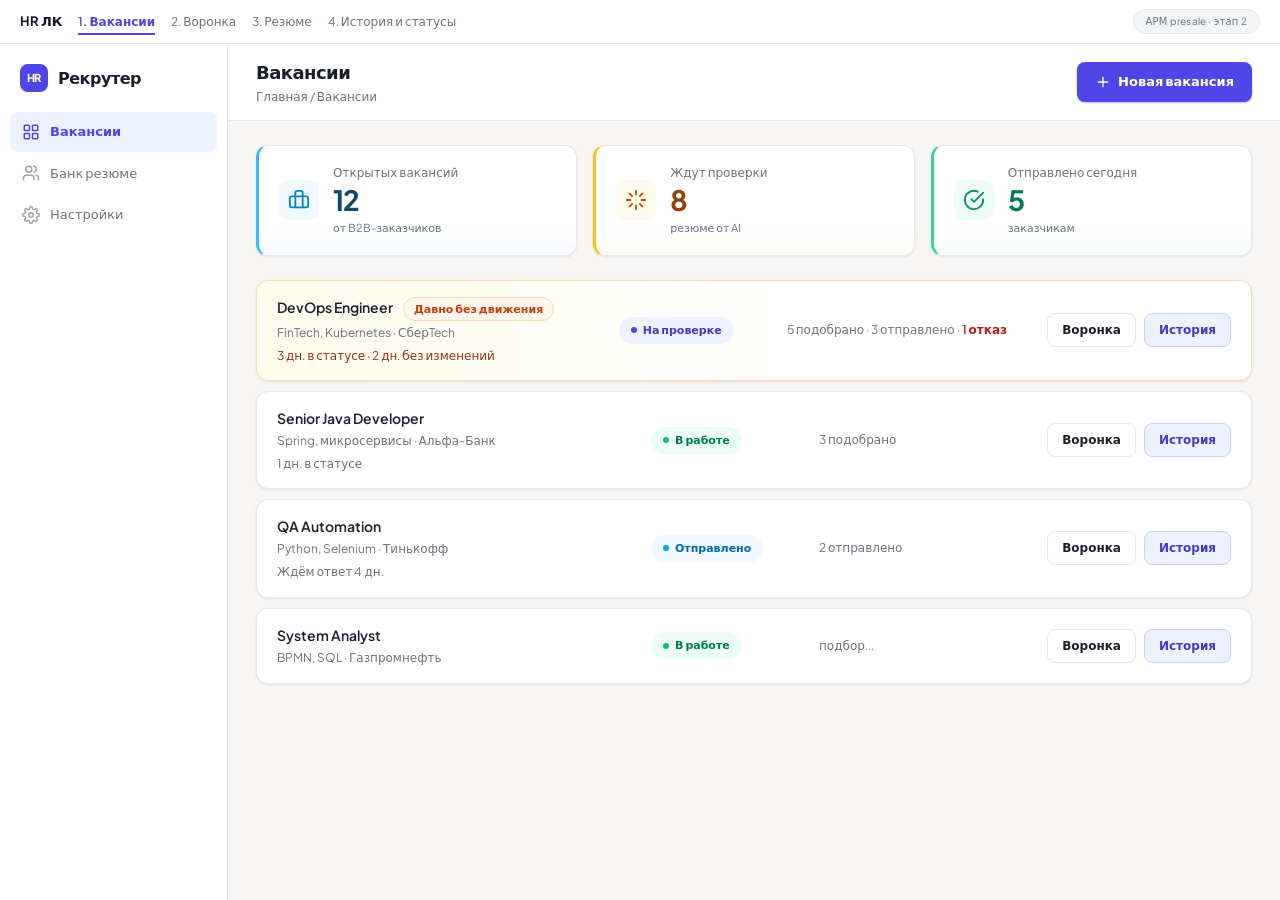
==== commit ed1cbe33: "Align presale mockups with stage-2 context and operational signals. Add scope docs, stale/reject ind" ====
--- a/dashboard.html
+++ b/dashboard.html
@@ -4,7 +4,7 @@
   <meta charset="UTF-8">
   <meta name="viewport" content="width=device-width, initial-scale=1.0">
   <title>Вакансии — HR ЛК</title>
-  <link rel="stylesheet" href="styles.css?v=align13">
+  <link rel="stylesheet" href="styles.css?v=align20">
 </head>
 <body>
   <div class="mock-nav">
@@ -13,7 +13,7 @@
     <a href="vacancy.html">2. Воронка</a>
     <a href="resume.html">3. Резюме</a>
     <a href="vacancy-card.html">4. История и статусы</a>
-    <span class="tag">Прототип · не финальный UI</span>
+    <span class="tag">АРМ presale · этап 2</span>
   </div>
 
   <div class="layout">
@@ -92,11 +92,12 @@
                 <span class="label-stale">Давно без движения</span>
               </div>
               <div class="tags">FinTech, Kubernetes · СберTech</div>
+              <div class="vacancy-card__timing">3 дн. в статусе · 2 дн. без изменений</div>
             </div>
             <div class="vacancy-card__status">
               <span class="status-pill status-pill--review"><span class="status-dot"></span>На проверке</span>
             </div>
-            <div class="vacancy-card__meta">5 подобрано · 3 отправлено</div>
+            <div class="vacancy-card__meta">5 подобрано · 3 отправлено · <span class="meta-reject">1 отказ</span></div>
             <div class="vacancy-card__actions">
               <a href="vacancy.html" class="btn btn-secondary btn-sm">Воронка</a>
               <a href="vacancy-card.html" class="btn btn-accent btn-sm">История</a>
--- a/styles.css
+++ b/styles.css
@@ -572,6 +572,11 @@
   color: var(--text-muted);
 }
 
+.vacancy-card__meta .meta-reject {
+  color: #b91c1c;
+  font-weight: 600;
+}
+
 .vacancy-card--highlight {
   border-color: #fed7aa;
   background: linear-gradient(90deg, #fffbeb 0%, #ffffff 55%);
@@ -594,21 +599,63 @@
 .candidate-stage-time {
   font-size: 11px;
   color: var(--text-muted);
-  margin-top: 2px;
+  margin-top: 4px;
+  line-height: 1.4;
+}
+
+/* Угловой бейдж (как «ЧЕРНОВИК» в карточке заявки), в правом верхнем углу */
+.candidate-card--blocked,
+.candidate-card--reject {
+  position: relative;
+  overflow: hidden;
+  padding: 12px;
+}
+
+.candidate-card__corner-tag {
+  position: absolute;
+  top: 0;
+  right: 0;
+  z-index: 1;
+  padding: 3px 8px;
+  font-size: 9px;
+  font-weight: 700;
+  line-height: 1.25;
+  letter-spacing: 0.01em;
+  white-space: nowrap;
+  border-radius: 0 0 0 8px;
+}
+
+.candidate-card__corner-tag--busy {
+  background: #ea580c;
+  color: #fff;
+}
+
+.candidate-card__corner-tag--reject {
+  background: #dc2626;
+  color: #fff;
+}
+
+.candidate-card__corner-tag--sent-before {
+  background: #64748b;
+  color: #fff;
+}
+
+.candidate-card--blocked .candidate-card__row,
+.candidate-card--reject .candidate-card__row {
+  padding-top: 12px;
 }
 
 .label-block {
   display: inline-flex;
   align-items: center;
   gap: 4px;
-  align-self: flex-start;
-  margin-top: 4px;
   padding: 2px 8px;
   border-radius: 999px;
   font-size: 10px;
   font-weight: 600;
-  background: #fff7ed;
-  color: #c2410c;
+  background: #ffedd5;
+  color: #9a3412;
+  border: 1px solid #fdba74;
   white-space: nowrap;
 }
 
@@ -639,15 +686,9 @@
   height: 5px;
 }
 
-.candidate-reject-detail {
-  font-size: 11px;
-  color: var(--text-muted);
-  margin-top: 2px;
-  line-height: 1.35;
-}
-
 .candidate-card--reject {
   border-left: 3px solid #ef4444;
+  background: #fffbfb;
 }
 
 .pipeline-col__body--empty {
@@ -663,8 +704,17 @@
 }
 
 .candidate-card--blocked {
-  opacity: 0.85;
-  border-style: dashed;
+  background: linear-gradient(135deg, #fff7ed 0%, #fffbeb 55%);
+  border: 1px solid #fed7aa;
+  border-left: 3px solid #f97316;
+  cursor: default;
+}
+
+.candidate-card--blocked:hover {
+  transform: none;
+  border-color: #fed7aa;
+  border-left-color: #f97316;
+  box-shadow: var(--shadow);
 }
 
 .sent-card__reject-detail {
@@ -852,8 +902,8 @@
 }
 
 .pipeline-col {
-  flex: 0 0 212px;
-  min-width: 212px;
+  flex: 0 0 228px;
+  min-width: 228px;
   display: flex;
   flex-direction: column;
   background: var(--surface);
@@ -1005,6 +1055,21 @@
 .candidate-card .score--muted {
   color: var(--text-muted);
   font-weight: 500;
+}
+
+.candidate-card__reasons {
+  margin: 4px 0 0;
+  padding: 0;
+  list-style: none;
+  font-size: 11px;
+  color: var(--text-muted);
+  line-height: 1.35;
+  max-height: 2.7em;
+  overflow: hidden;
+}
+
+.candidate-card__reasons li::before {
+  content: "· ";
 }
 
 /* Detail panel */
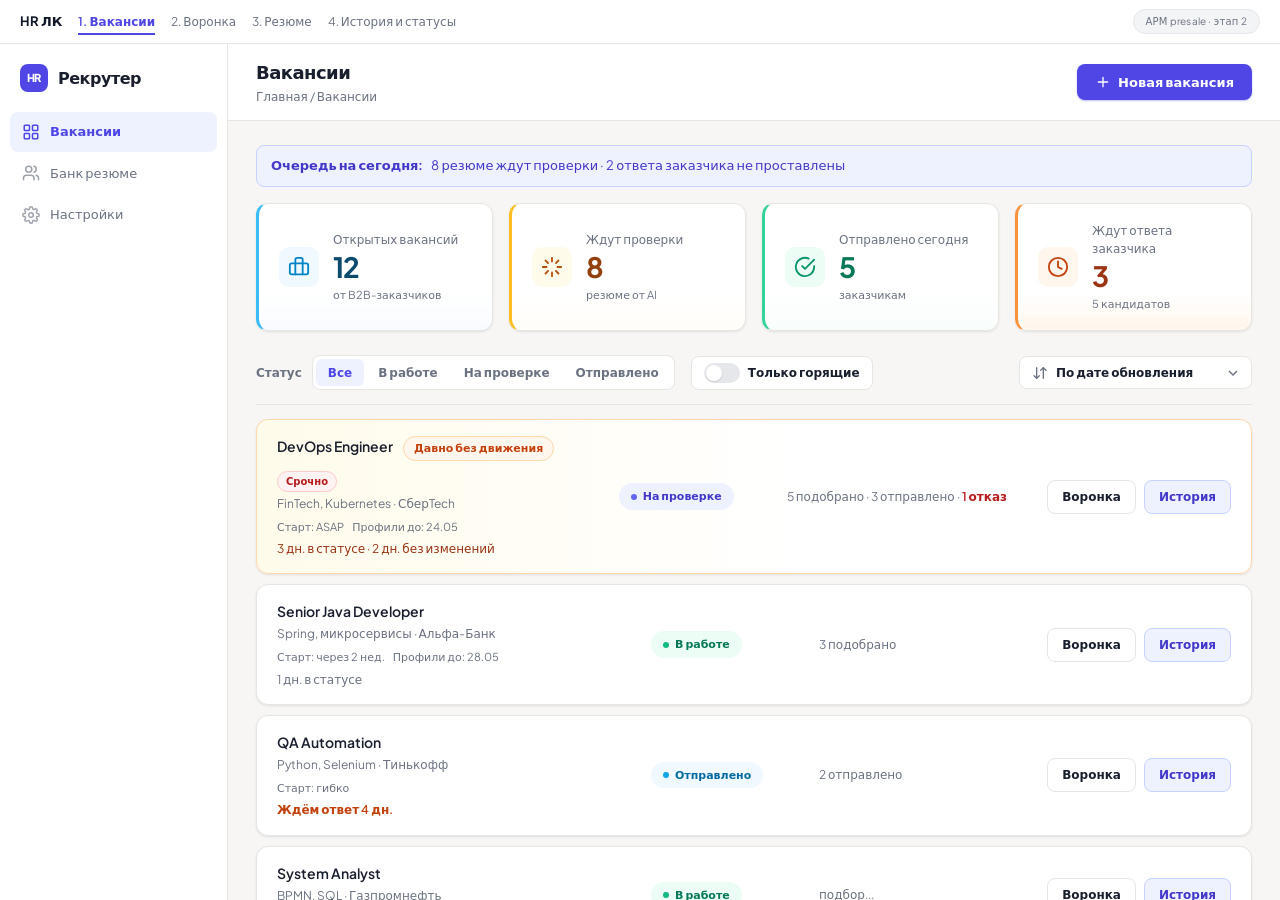
==== commit 4006bcb2: "Add interactive mocks and polish presale ARM UI across all four screens. Introduce mock.js for filte" ====
--- a/dashboard.html
+++ b/dashboard.html
@@ -4,7 +4,7 @@
   <meta charset="UTF-8">
   <meta name="viewport" content="width=device-width, initial-scale=1.0">
   <title>Вакансии — HR ЛК</title>
-  <link rel="stylesheet" href="styles.css?v=align20">
+  <link rel="stylesheet" href="styles.css?v=mock1">
 </head>
 <body>
   <div class="mock-nav">
@@ -27,7 +27,7 @@
           <svg class="icon" viewBox="0 0 24 24"><rect x="3" y="3" width="7" height="7" rx="1"/><rect x="14" y="3" width="7" height="7" rx="1"/><rect x="3" y="14" width="7" height="7" rx="1"/><rect x="14" y="14" width="7" height="7" rx="1"/></svg>
           Вакансии
         </a>
-        <a href="#">
+        <a href="#" title="Загружается отдельно — предусловие MVP">
           <svg class="icon" viewBox="0 0 24 24"><path d="M16 21v-2a4 4 0 0 0-4-4H6a4 4 0 0 0-4 4v2"/><circle cx="9" cy="7" r="4"/><path d="M22 21v-2a4 4 0 0 0-3-3.87"/><path d="M16 3.13a4 4 0 0 1 0 7.75"/></svg>
           Банк резюме
         </a>
@@ -44,14 +44,18 @@
           <h1>Вакансии</h1>
           <div class="breadcrumb">Главная / Вакансии</div>
         </div>
-        <a href="#" class="btn btn-primary">
+        <button type="button" class="btn btn-primary" data-mock-open="new-vacancy-modal">
           <svg class="icon icon-sm" viewBox="0 0 24 24"><path d="M12 5v14M5 12h14"/></svg>
           Новая вакансия
-        </a>
+        </button>
       </header>
 
       <div class="content">
-        <div class="kpi-row">
+        <div class="queue-banner">
+          <strong>Очередь на сегодня:</strong> 8 резюме ждут проверки · 2 ответа заказчика не проставлены
+        </div>
+
+        <div class="kpi-row kpi-row--4">
           <div class="kpi-card kpi-card--default">
             <div class="kpi-card__icon">
               <svg class="icon icon-lg" viewBox="0 0 24 24"><path d="M16 20V4a2 2 0 0 0-2-2h-4a2 2 0 0 0-2 2v16"/><rect x="2" y="8" width="20" height="12" rx="2"/></svg>
@@ -82,16 +86,69 @@
               <div class="hint">заказчикам</div>
             </div>
           </div>
-        </div>
-
-        <div class="vacancy-list">
-          <article class="vacancy-card vacancy-card--highlight">
+          <div class="kpi-card kpi-card--waiting">
+            <div class="kpi-card__icon">
+              <svg class="icon icon-lg" viewBox="0 0 24 24"><circle cx="12" cy="12" r="10"/><polyline points="12 6 12 12 16 14"/></svg>
+            </div>
+            <div class="kpi-card__body">
+              <div class="label">Ждут ответа заказчика</div>
+              <div class="value">3</div>
+              <div class="hint">5 кандидатов</div>
+            </div>
+          </div>
+        </div>
+
+        <div class="list-controls">
+          <div class="list-controls__row">
+            <div class="list-controls__block">
+              <span class="list-controls__label">Статус</span>
+              <div class="segmented" role="group" aria-label="Фильтр по статусу">
+                <button type="button" class="segmented__btn segmented__btn--active" data-mock-filter-status="all" aria-pressed="true">Все</button>
+                <button type="button" class="segmented__btn" data-mock-filter-status="open" aria-pressed="false">В работе</button>
+                <button type="button" class="segmented__btn" data-mock-filter-status="review" aria-pressed="false">На проверке</button>
+                <button type="button" class="segmented__btn" data-mock-filter-status="sent" aria-pressed="false">Отправлено</button>
+              </div>
+            </div>
+
+            <div class="list-controls__block">
+              <div class="control-shell">
+                <label class="filter-toggle">
+                  <input type="checkbox" data-mock-filter-stale>
+                  <span class="filter-toggle__ui" aria-hidden="true"></span>
+                  <span class="filter-toggle__text">Только горящие</span>
+                </label>
+              </div>
+            </div>
+
+            <div class="list-controls__spacer"></div>
+
+            <div class="list-controls__block list-controls__block--sort">
+              <div class="control-shell control-shell--sort">
+                <label class="control-shell__icon" for="vacancy-sort" aria-label="Сортировка">
+                  <svg class="icon icon-sm" viewBox="0 0 24 24" aria-hidden="true"><path d="m3 16 4 4 4-4"/><path d="M7 20V4"/><path d="m21 8-4-4-4 4"/><path d="M17 4v16"/></svg>
+                </label>
+                <select id="vacancy-sort" class="control-select" data-mock-sort>
+                  <option value="default">По дате обновления</option>
+                  <option value="stale-first">Сначала без движения</option>
+                </select>
+              </div>
+            </div>
+          </div>
+        </div>
+
+        <div class="vacancy-list" data-mock-vacancy-list>
+          <article class="vacancy-card vacancy-card--highlight" data-status="review" data-stale="true">
             <div class="vacancy-card__main">
               <div class="vacancy-card__title-line">
                 <a href="vacancy.html" class="title">DevOps Engineer</a>
                 <span class="label-stale">Давно без движения</span>
+                <span class="badge--urgent">Срочно</span>
               </div>
               <div class="tags">FinTech, Kubernetes · СберTech</div>
+              <div class="vacancy-card__brief">
+                <span>Старт: ASAP</span>
+                <span>Профили до: 24.05</span>
+              </div>
               <div class="vacancy-card__timing">3 дн. в статусе · 2 дн. без изменений</div>
             </div>
             <div class="vacancy-card__status">
@@ -103,10 +160,14 @@
               <a href="vacancy-card.html" class="btn btn-accent btn-sm">История</a>
             </div>
           </article>
-          <article class="vacancy-card">
+          <article class="vacancy-card" data-status="open" data-stale="false">
             <div class="vacancy-card__main">
               <a href="vacancy.html" class="title">Senior Java Developer</a>
               <div class="tags">Spring, микросервисы · Альфа-Банк</div>
+              <div class="vacancy-card__brief">
+                <span>Старт: через 2 нед.</span>
+                <span>Профили до: 28.05</span>
+              </div>
               <div class="vacancy-card__timing vacancy-card__timing--muted">1 дн. в статусе</div>
             </div>
             <div class="vacancy-card__status">
@@ -118,11 +179,14 @@
               <a href="vacancy-card.html" class="btn btn-accent btn-sm">История</a>
             </div>
           </article>
-          <article class="vacancy-card">
+          <article class="vacancy-card" data-status="sent" data-stale="true">
             <div class="vacancy-card__main">
               <a href="vacancy.html" class="title">QA Automation</a>
               <div class="tags">Python, Selenium · Тинькофф</div>
-              <div class="vacancy-card__timing vacancy-card__timing--muted">Ждём ответ 4 дн.</div>
+              <div class="vacancy-card__brief">
+                <span>Старт: гибко</span>
+              </div>
+              <div class="vacancy-card__timing vacancy-card__timing--waiting">Ждём ответ 4 дн.</div>
             </div>
             <div class="vacancy-card__status">
               <span class="status-pill status-pill--sent"><span class="status-dot"></span>Отправлено</span>
@@ -133,10 +197,13 @@
               <a href="vacancy-card.html" class="btn btn-accent btn-sm">История</a>
             </div>
           </article>
-          <article class="vacancy-card">
+          <article class="vacancy-card" data-status="open" data-stale="false">
             <div class="vacancy-card__main">
               <a href="vacancy.html" class="title">System Analyst</a>
               <div class="tags">BPMN, SQL · Газпромнефть</div>
+              <div class="vacancy-card__brief">
+                <span>Старт: через месяц</span>
+              </div>
             </div>
             <div class="vacancy-card__status">
               <span class="status-pill status-pill--open"><span class="status-dot"></span>В работе</span>
@@ -148,8 +215,67 @@
             </div>
           </article>
         </div>
+
+        <p class="empty-state-inline hidden" data-mock-vacancy-empty>Нет вакансий по фильтру. Сбросьте фильтры или <button type="button" class="chip chip--active" data-mock-open="new-vacancy-modal">создайте вакансию</button>.</p>
       </div>
     </div>
   </div>
+
+  <div class="modal" id="new-vacancy-modal" aria-hidden="true" role="dialog" aria-labelledby="new-vacancy-title">
+    <div class="modal__overlay" data-mock-close></div>
+    <div class="modal__dialog">
+      <div class="modal__head">
+        <h2 id="new-vacancy-title">Новая вакансия</h2>
+        <p>После создания AI запустит подбор из банка резюме</p>
+      </div>
+      <form class="modal__body" data-mock-new-vacancy-form>
+        <div class="field">
+          <label for="vacancy-text">Текст вакансии</label>
+          <textarea id="vacancy-text" name="vacancy-text" rows="6" placeholder="Вставьте текст заявки от заказчика или опишите требования…"></textarea>
+        </div>
+        <div class="field">
+          <div class="drop-zone">или перетащите DOCX сюда (mock)</div>
+        </div>
+        <div class="modal__foot">
+          <button type="button" class="btn btn-secondary" data-mock-close>Отмена</button>
+          <button type="submit" class="btn btn-primary" data-mock-new-vacancy-submit disabled>Создать</button>
+        </div>
+      </form>
+      <div class="modal__body modal-success hidden" data-mock-new-vacancy-success>
+        <div class="modal-success__hero">
+          <div class="modal-success__check" aria-hidden="true">
+            <svg class="icon" viewBox="0 0 24 24"><path d="M22 11.08V12a10 10 0 1 1-5.93-9.14"/><polyline points="22 4 12 14.01 9 11.01"/></svg>
+          </div>
+          <h3 class="modal-success__title">Вакансия создана</h3>
+          <p class="modal-success__lead">AI подбирает кандидатов из банка</p>
+        </div>
+
+        <div class="ai-progress" data-mock-ai-progress aria-live="polite">
+          <div class="ai-progress__bar" aria-hidden="true"></div>
+          <ol class="ai-progress__steps">
+            <li class="ai-progress__step ai-progress__step--active">
+              <span class="ai-progress__label">Анализируем требования</span>
+              <span class="ai-progress__dots" aria-hidden="true"><span></span><span></span><span></span></span>
+            </li>
+            <li class="ai-progress__step">
+              <span class="ai-progress__label">Ищем в банке резюме</span>
+              <span class="ai-progress__dots" aria-hidden="true"><span></span><span></span><span></span></span>
+            </li>
+            <li class="ai-progress__step">
+              <span class="ai-progress__label">Оцениваем совпадение</span>
+              <span class="ai-progress__dots" aria-hidden="true"><span></span><span></span><span></span></span>
+            </li>
+          </ol>
+        </div>
+
+        <div class="modal__foot">
+          <button type="button" class="btn btn-secondary" data-mock-close>Закрыть</button>
+          <a href="vacancy.html" class="btn btn-primary">Открыть воронку</a>
+        </div>
+      </div>
+    </div>
+  </div>
+
+  <script src="mock.js"></script>
 </body>
 </html>
--- a/styles.css
+++ b/styles.css
@@ -22,6 +22,26 @@
   --stage-review: #f59e0b;
   --stage-ready: #10b981;
   --stage-sent: #94a3b8;
+  --badge-review-bg: #eef2ff;
+  --badge-review-text: #4338ca;
+  --badge-review-dot: #6366f1;
+  --badge-success-bg: #ecfdf5;
+  --badge-success-text: #047857;
+  --badge-success-dot: #10b981;
+  --badge-info-bg: #f0f9ff;
+  --badge-info-text: #0369a1;
+  --badge-info-dot: #0ea5e9;
+  --badge-warn-bg: #fff7ed;
+  --badge-warn-text: #c2410c;
+  --badge-warn-dot: #ea580c;
+  --badge-warn-border: #fed7aa;
+  --badge-danger-bg: #fef2f2;
+  --badge-danger-text: #b91c1c;
+  --badge-danger-dot: #ef4444;
+  --badge-danger-border: #fecaca;
+  --badge-neutral-bg: #e0f2fe;
+  --badge-neutral-text: #0369a1;
+  --badge-neutral-border: #bae6fd;
   --radius: 12px;
   --radius-sm: 8px;
   --shadow: 0 1px 3px rgba(15, 23, 42, 0.06), 0 1px 2px rgba(15, 23, 42, 0.04);
@@ -335,7 +355,7 @@
 }
 
 .content--resume {
-  padding-bottom: 88px;
+  padding-bottom: 120px;
 }
 
 /* KPI */
@@ -527,18 +547,18 @@
   flex-shrink: 0;
 }
 
-.status-pill--review { background: var(--primary-soft); color: #4338ca; }
-.status-pill--review .status-dot { background: var(--primary); }
-.status-pill--open { background: #ecfdf5; color: #047857; }
-.status-pill--open .status-dot { background: #10b981; }
-.status-pill--sent { background: #f0f9ff; color: #0369a1; }
-.status-pill--sent .status-dot { background: #0ea5e9; }
-.status-pill--waiting { background: #fff7ed; color: #c2410c; }
-.status-pill--waiting .status-dot { background: #f97316; }
-.status-pill--interview { background: #ecfdf5; color: #047857; }
-.status-pill--interview .status-dot { background: #10b981; }
-.status-pill--reject { background: #fef2f2; color: #b91c1c; }
-.status-pill--reject .status-dot { background: #ef4444; }
+.status-pill--review { background: var(--badge-review-bg); color: var(--badge-review-text); }
+.status-pill--review .status-dot { background: var(--badge-review-dot); }
+.status-pill--open { background: var(--badge-success-bg); color: var(--badge-success-text); }
+.status-pill--open .status-dot { background: var(--badge-success-dot); }
+.status-pill--sent { background: var(--badge-info-bg); color: var(--badge-info-text); }
+.status-pill--sent .status-dot { background: var(--badge-info-dot); }
+.status-pill--waiting { background: var(--badge-warn-bg); color: var(--badge-warn-text); }
+.status-pill--waiting .status-dot { background: var(--badge-warn-dot); }
+.status-pill--interview { background: var(--badge-success-bg); color: var(--badge-success-text); }
+.status-pill--interview .status-dot { background: var(--badge-success-dot); }
+.status-pill--reject { background: var(--badge-danger-bg); color: var(--badge-danger-text); }
+.status-pill--reject .status-dot { background: var(--badge-danger-dot); }
 
 .label-stale {
   display: inline-flex;
@@ -547,9 +567,9 @@
   border-radius: 999px;
   font-size: 11px;
   font-weight: 600;
-  background: #fff7ed;
-  color: #c2410c;
-  border: 1px solid #fed7aa;
+  background: var(--badge-warn-bg);
+  color: var(--badge-warn-text);
+  border: 1px solid var(--badge-warn-border);
   flex-shrink: 0;
 }
 
@@ -572,8 +592,13 @@
   color: var(--text-muted);
 }
 
+.vacancy-card__timing--waiting {
+  color: var(--badge-warn-text);
+  font-weight: 600;
+}
+
 .vacancy-card__meta .meta-reject {
-  color: #b91c1c;
+  color: var(--badge-danger-text);
   font-weight: 600;
 }
 
@@ -626,18 +651,40 @@
 }
 
 .candidate-card__corner-tag--busy {
-  background: #ea580c;
-  color: #fff;
+  background: var(--badge-warn-bg);
+  color: var(--badge-warn-text);
+  border-left: 1px solid var(--badge-warn-border);
+  border-bottom: 1px solid var(--badge-warn-border);
+}
+
+.candidate-card__corner-tag--sent-before {
+  background: var(--badge-neutral-bg);
+  color: var(--badge-neutral-text);
+  border-left: 1px solid var(--badge-neutral-border);
+  border-bottom: 1px solid var(--badge-neutral-border);
+}
+
+.candidate-card__corner-tag--warning {
+  background: var(--badge-warn-bg);
+  color: var(--badge-warn-text);
+  border-left: 1px solid var(--badge-warn-border);
+  border-bottom: 1px solid var(--badge-warn-border);
 }
 
 .candidate-card__corner-tag--reject {
-  background: #dc2626;
-  color: #fff;
-}
-
-.candidate-card__corner-tag--sent-before {
-  background: #64748b;
-  color: #fff;
+  background: var(--badge-danger-bg);
+  color: var(--badge-danger-text);
+  border-left: 1px solid var(--badge-danger-border);
+  border-bottom: 1px solid var(--badge-danger-border);
+}
+
+.candidate-card:has(.candidate-card__corner-tag) {
+  position: relative;
+  overflow: hidden;
+}
+
+.candidate-card:has(.candidate-card__corner-tag):not(.candidate-card--blocked):not(.candidate-card--reject) .candidate-card__row {
+  padding-top: 12px;
 }
 
 .candidate-card--blocked .candidate-card__row,
@@ -723,6 +770,11 @@
   font-size: 12px;
   color: var(--text-muted);
   line-height: 1.45;
+}
+
+.docx-hint--meta {
+  font-size: 12px;
+  color: var(--text-muted);
 }
 
 .resume-version {
@@ -957,8 +1009,8 @@
 }
 
 .pipeline-col--ai .count-badge {
-  background: var(--primary-soft);
-  color: var(--primary);
+  background: var(--badge-review-bg);
+  color: var(--badge-review-text);
 }
 
 .pipeline-col__body { padding: 12px; }
@@ -1055,6 +1107,11 @@
 .candidate-card .score--muted {
   color: var(--text-muted);
   font-weight: 500;
+}
+
+.candidate-card .score--waiting {
+  color: var(--badge-warn-text);
+  font-weight: 600;
 }
 
 .candidate-card__reasons {
@@ -1759,3 +1816,974 @@
   .kpi-row { grid-template-columns: 1fr; }
   .sticky-actions { left: 0; }
 }
+
+/* --- Interactive mock patterns --- */
+
+.hidden { display: none !important; }
+
+body.modal-open { overflow: hidden; }
+
+.btn:focus-visible,
+.chip:focus-visible,
+.candidate-card:focus-visible {
+  outline: 2px solid var(--primary);
+  outline-offset: 2px;
+}
+
+.btn--disabled,
+.btn[aria-disabled="true"] {
+  opacity: 0.45;
+  cursor: not-allowed;
+  pointer-events: none;
+}
+
+.btn:disabled {
+  opacity: 0.45;
+  cursor: not-allowed;
+}
+
+/* List controls: flat toolbar + micro-control surfaces (not a card) */
+.list-controls {
+  margin-bottom: 14px;
+  padding: 0 0 14px;
+  border-bottom: 1px solid var(--border);
+}
+
+.list-controls__row {
+  display: flex;
+  align-items: center;
+  flex-wrap: wrap;
+  gap: 12px 16px;
+}
+
+.list-controls__block {
+  display: flex;
+  align-items: center;
+  gap: 10px;
+  flex-wrap: wrap;
+}
+
+.list-controls__block--sort {
+  flex-shrink: 0;
+}
+
+.list-controls__label {
+  font-size: 12px;
+  font-weight: 600;
+  color: var(--text-muted);
+  white-space: nowrap;
+}
+
+.list-controls__spacer {
+  flex: 1;
+  min-width: 8px;
+}
+
+/* Segmented status filter — one control unit (GitHub / Linear pattern) */
+.segmented {
+  display: inline-flex;
+  align-items: center;
+  padding: 3px;
+  gap: 2px;
+  background: var(--surface);
+  border: 1px solid var(--border);
+  border-radius: var(--radius-sm);
+}
+
+.segmented__btn {
+  padding: 6px 12px;
+  border: none;
+  border-radius: 6px;
+  background: transparent;
+  font-family: var(--font);
+  font-size: 12px;
+  font-weight: 600;
+  color: var(--text-muted);
+  cursor: pointer;
+  white-space: nowrap;
+  transition: background 0.12s, color 0.12s;
+}
+
+.segmented__btn:hover {
+  color: var(--text);
+  background: var(--bg);
+}
+
+.segmented__btn--active {
+  background: var(--primary-soft);
+  color: var(--primary);
+}
+
+.segmented__btn:focus-visible {
+  outline: 2px solid var(--primary);
+  outline-offset: 1px;
+}
+
+/* Micro-control shell — label + input in one bordered surface */
+.control-shell {
+  display: inline-flex;
+  align-items: center;
+  gap: 10px;
+  padding: 6px 12px;
+  background: var(--surface);
+  border: 1px solid var(--border);
+  border-radius: var(--radius-sm);
+  transition: border-color 0.12s, box-shadow 0.12s;
+}
+
+.control-shell:focus-within {
+  border-color: #c7d2fe;
+  box-shadow: 0 0 0 3px rgba(79, 70, 229, 0.08);
+}
+
+.control-shell__label {
+  font-size: 12px;
+  font-weight: 600;
+  color: var(--text-muted);
+  white-space: nowrap;
+}
+
+.control-shell__icon {
+  display: inline-flex;
+  align-items: center;
+  justify-content: center;
+  flex-shrink: 0;
+  color: var(--text-muted);
+  cursor: pointer;
+}
+
+.control-shell__icon:focus-visible {
+  outline: 2px solid var(--primary);
+  outline-offset: 2px;
+  border-radius: 4px;
+}
+
+.control-select {
+  appearance: none;
+  margin: 0;
+  padding: 2px 28px 2px 0;
+  border: none;
+  background: transparent url("data:image/svg+xml,%3Csvg xmlns='http://www.w3.org/2000/svg' width='16' height='16' viewBox='0 0 24 24' fill='none' stroke='%236b7280' stroke-width='2'%3E%3Cpath d='M6 9l6 6 6-6'/%3E%3C/svg%3E") no-repeat right 0 center;
+  font-family: var(--font);
+  font-size: 12px;
+  font-weight: 600;
+  color: var(--text);
+  cursor: pointer;
+  min-width: 168px;
+}
+
+.control-select:focus {
+  outline: none;
+}
+
+.control-shell--sort {
+  gap: 8px;
+  padding-right: 10px;
+}
+
+.filter-toggle {
+  display: inline-flex;
+  align-items: center;
+  gap: 8px;
+  cursor: pointer;
+  user-select: none;
+}
+
+.filter-toggle input {
+  position: absolute;
+  opacity: 0;
+  width: 0;
+  height: 0;
+}
+
+.filter-toggle__ui {
+  position: relative;
+  width: 36px;
+  height: 20px;
+  background: #e5e7eb;
+  border-radius: 999px;
+  flex-shrink: 0;
+  transition: background 0.15s;
+}
+
+.filter-toggle__ui::after {
+  content: "";
+  position: absolute;
+  top: 2px;
+  left: 2px;
+  width: 16px;
+  height: 16px;
+  background: #fff;
+  border-radius: 50%;
+  box-shadow: 0 1px 2px rgba(0, 0, 0, 0.12);
+  transition: transform 0.15s;
+}
+
+.filter-toggle input:checked + .filter-toggle__ui {
+  background: var(--warning);
+}
+
+.filter-toggle input:checked + .filter-toggle__ui::after {
+  transform: translateX(16px);
+}
+
+.filter-toggle input:focus-visible + .filter-toggle__ui {
+  outline: 2px solid var(--primary);
+  outline-offset: 2px;
+}
+
+.filter-toggle__text {
+  font-size: 12px;
+  font-weight: 600;
+  color: var(--text);
+  white-space: nowrap;
+}
+
+/* Legacy sort-select (timeline etc.) */
+.sort-select {
+  appearance: none;
+  padding: 7px 32px 7px 12px;
+  border: 1px solid var(--border);
+  border-radius: var(--radius-sm);
+  background: var(--surface) url("data:image/svg+xml,%3Csvg xmlns='http://www.w3.org/2000/svg' width='16' height='16' viewBox='0 0 24 24' fill='none' stroke='%236b7280' stroke-width='2'%3E%3Cpath d='M6 9l6 6 6-6'/%3E%3C/svg%3E") no-repeat right 10px center;
+  font-family: var(--font);
+  font-size: 12px;
+  font-weight: 600;
+  color: var(--text);
+  cursor: pointer;
+  min-width: 188px;
+  transition: border-color 0.12s;
+}
+
+.sort-select:hover {
+  border-color: #c7d2fe;
+}
+
+.sort-select:focus {
+  outline: none;
+  border-color: var(--primary);
+  box-shadow: 0 0 0 3px rgba(79, 70, 229, 0.12);
+}
+
+/* Chips / filters */
+.toolbar {
+  display: flex;
+  align-items: center;
+  justify-content: space-between;
+  gap: 12px;
+  flex-wrap: wrap;
+  margin-bottom: 16px;
+}
+
+.chip-row {
+  display: flex;
+  flex-wrap: wrap;
+  gap: 6px;
+  align-items: center;
+}
+
+.chip {
+  display: inline-flex;
+  align-items: center;
+  padding: 6px 12px;
+  border-radius: 999px;
+  font-size: 12px;
+  font-weight: 600;
+  border: 1px solid var(--border);
+  background: var(--surface);
+  color: var(--text-muted);
+  cursor: pointer;
+  font-family: var(--font);
+  transition: background 0.12s, border-color 0.12s, color 0.12s;
+}
+
+.chip:hover {
+  border-color: #c7d2fe;
+  color: var(--primary);
+}
+
+.chip--active {
+  background: var(--primary-soft);
+  border-color: #c7d2fe;
+  color: var(--primary);
+}
+
+.chip-row__label {
+  font-size: 12px;
+  color: var(--text-muted);
+  font-weight: 500;
+  margin-right: 4px;
+}
+
+/* Queue banner */
+.queue-banner {
+  display: flex;
+  align-items: center;
+  gap: 8px;
+  padding: 10px 14px;
+  margin-bottom: 16px;
+  background: var(--primary-soft);
+  border: 1px solid #c7d2fe;
+  border-radius: var(--radius-sm);
+  font-size: 13px;
+  color: #4338ca;
+}
+
+.queue-banner strong { font-weight: 700; }
+
+/* Vacancy card extras */
+.vacancy-card__brief {
+  display: flex;
+  flex-wrap: wrap;
+  gap: 8px;
+  margin-top: 6px;
+  font-size: 11px;
+  color: var(--text-muted);
+}
+
+.vacancy-card__brief span {
+  display: inline-flex;
+  align-items: center;
+  gap: 4px;
+}
+
+.badge--urgent {
+  background: var(--badge-danger-bg);
+  color: var(--badge-danger-text);
+  border: 1px solid var(--badge-danger-border);
+  padding: 2px 8px;
+  border-radius: 999px;
+  font-size: 10px;
+  font-weight: 700;
+}
+
+.kpi-row--4 {
+  grid-template-columns: repeat(4, 1fr);
+}
+
+.kpi-card--waiting {
+  border-left-color: #fb923c;
+  background: linear-gradient(180deg, #ffffff 70%, #fff7ed 100%);
+}
+
+.kpi-card--waiting .kpi-card__icon {
+  background: #fff7ed;
+  color: #c2410c;
+}
+
+.kpi-card--waiting .value { color: #9a3412; }
+
+/* Modal */
+.modal {
+  position: fixed;
+  inset: 0;
+  z-index: 200;
+  display: flex;
+  align-items: center;
+  justify-content: center;
+  padding: 20px;
+  visibility: hidden;
+  opacity: 0;
+  transition: opacity 0.2s, visibility 0.2s;
+}
+
+.modal.is-open {
+  visibility: visible;
+  opacity: 1;
+}
+
+.modal__overlay {
+  position: absolute;
+  inset: 0;
+  background: rgba(15, 23, 42, 0.4);
+  backdrop-filter: blur(4px);
+}
+
+.modal__dialog {
+  position: relative;
+  z-index: 1;
+  width: 100%;
+  max-width: 480px;
+  max-height: calc(100vh - 40px);
+  overflow-y: auto;
+  background: var(--surface);
+  border-radius: var(--radius);
+  box-shadow: var(--shadow-lg);
+  border: 1px solid var(--border);
+}
+
+.modal__head {
+  padding: 20px 20px 12px;
+  border-bottom: 1px solid var(--border);
+}
+
+.modal__head h2 {
+  font-size: 16px;
+  font-weight: 700;
+  margin-bottom: 4px;
+}
+
+.modal__head p {
+  font-size: 12px;
+  color: var(--text-muted);
+}
+
+.modal__body {
+  padding: 16px 20px;
+}
+
+.modal__foot {
+  padding: 12px 20px 20px;
+  display: flex;
+  justify-content: flex-end;
+  gap: 8px;
+}
+
+.field {
+  margin-bottom: 14px;
+}
+
+.field:last-child { margin-bottom: 0; }
+
+.field label {
+  display: block;
+  font-size: 12px;
+  font-weight: 600;
+  margin-bottom: 6px;
+  color: var(--text);
+}
+
+.field input[type="text"],
+.field input[type="date"],
+.field textarea,
+.field .drop-zone {
+  width: 100%;
+  padding: 10px 12px;
+  border: 1px solid var(--border);
+  border-radius: var(--radius-sm);
+  font-family: var(--font);
+  font-size: 13px;
+  line-height: 1.5;
+  resize: vertical;
+}
+
+.field textarea { min-height: 100px; }
+
+.field input:focus,
+.field textarea:focus {
+  outline: none;
+  border-color: var(--primary);
+  box-shadow: 0 0 0 3px rgba(79, 70, 229, 0.12);
+}
+
+.drop-zone {
+  background: var(--bg);
+  color: var(--text-muted);
+  text-align: center;
+  font-size: 12px;
+  border-style: dashed;
+}
+
+.radio-group {
+  display: flex;
+  flex-direction: column;
+  gap: 8px;
+}
+
+.radio-group label {
+  display: flex;
+  align-items: center;
+  gap: 8px;
+  font-size: 13px;
+  font-weight: 500;
+  cursor: pointer;
+}
+
+.modal-success p {
+  font-size: 14px;
+  margin-bottom: 4px;
+  color: var(--text-muted);
+  text-align: center;
+}
+
+.modal-success__hero {
+  text-align: center;
+  padding: 4px 0 16px;
+}
+
+.modal-success__check {
+  width: 48px;
+  height: 48px;
+  margin: 0 auto 12px;
+  border-radius: 50%;
+  background: var(--badge-success-bg);
+  color: var(--badge-success-dot);
+  display: flex;
+  align-items: center;
+  justify-content: center;
+}
+
+.modal-success__check .icon {
+  width: 24px;
+  height: 24px;
+}
+
+.modal-success__title {
+  font-size: 16px;
+  font-weight: 700;
+  color: var(--text);
+  margin-bottom: 4px;
+}
+
+.modal-success__lead {
+  font-size: 13px;
+  color: var(--text-muted);
+}
+
+.ai-progress {
+  position: relative;
+  overflow: hidden;
+  margin-bottom: 4px;
+  background: var(--ai-soft);
+  border: 1px solid #e0e7ff;
+  border-radius: var(--radius-sm);
+}
+
+.ai-progress__bar {
+  height: 3px;
+  background: #e0e7ff;
+  overflow: hidden;
+}
+
+.ai-progress__bar::after {
+  content: "";
+  display: block;
+  width: 42%;
+  height: 100%;
+  background: linear-gradient(90deg, transparent, var(--ai) 35%, var(--ai-end) 65%, transparent);
+  animation: ai-progress-slide 1.5s ease-in-out infinite;
+}
+
+@keyframes ai-progress-slide {
+  0% { transform: translateX(-120%); }
+  100% { transform: translateX(320%); }
+}
+
+.ai-progress__steps {
+  list-style: none;
+  margin: 0;
+  padding: 12px 16px 14px;
+}
+
+.ai-progress__step {
+  display: flex;
+  align-items: center;
+  gap: 10px;
+  font-size: 13px;
+  line-height: 1.35;
+  color: var(--text-muted);
+  padding: 6px 0;
+  opacity: 0.42;
+  transition: opacity 0.25s, color 0.25s;
+}
+
+.ai-progress__step::before {
+  content: "";
+  width: 18px;
+  height: 18px;
+  border-radius: 50%;
+  border: 1.5px solid #d1d5db;
+  background: #fff;
+  flex-shrink: 0;
+  transition: border-color 0.25s, background 0.25s;
+}
+
+.ai-progress__label {
+  flex: 1;
+  min-width: 0;
+}
+
+.ai-progress__dots {
+  display: none;
+  align-items: center;
+  gap: 4px;
+  flex-shrink: 0;
+}
+
+.ai-progress__dots span {
+  width: 5px;
+  height: 5px;
+  border-radius: 50%;
+  background: var(--ai);
+  animation: ai-dot-bounce 1.1s ease-in-out infinite;
+}
+
+.ai-progress__dots span:nth-child(2) { animation-delay: 0.14s; }
+.ai-progress__dots span:nth-child(3) { animation-delay: 0.28s; }
+
+@keyframes ai-dot-bounce {
+  0%, 55%, 100% { transform: translateY(0); opacity: 0.35; }
+  28% { transform: translateY(-4px); opacity: 1; }
+}
+
+.ai-progress__step--active {
+  opacity: 1;
+  color: var(--text);
+  font-weight: 600;
+}
+
+.ai-progress__step--active::before {
+  border-color: var(--ai);
+  background: #fff;
+  box-shadow: inset 0 0 0 4px #fff, 0 0 0 1px var(--ai);
+}
+
+.ai-progress__step--active .ai-progress__dots {
+  display: inline-flex;
+}
+
+.ai-progress__step--done {
+  opacity: 0.78;
+  color: var(--text-muted);
+  font-weight: 500;
+}
+
+.ai-progress__step--done::before {
+  border-color: var(--badge-success-dot);
+  background: var(--badge-success-dot);
+  box-shadow: none;
+  background-image: url("data:image/svg+xml,%3Csvg xmlns='http://www.w3.org/2000/svg' width='10' height='10' viewBox='0 0 24 24' fill='none' stroke='white' stroke-width='3'%3E%3Cpath d='M20 6 9 17l-5-5'/%3E%3C/svg%3E");
+  background-repeat: no-repeat;
+  background-position: center;
+  background-size: 10px;
+}
+
+@media (prefers-reduced-motion: reduce) {
+  .ai-progress__bar::after,
+  .ai-progress__dots span {
+    animation: none;
+  }
+
+  .ai-progress__step--active .ai-progress__dots span {
+    opacity: 0.7;
+  }
+}
+
+.modal-success .modal__foot {
+  padding-top: 16px;
+  padding-bottom: 20px;
+}
+
+/* Toast */
+.toast-root {
+  position: fixed;
+  bottom: 24px;
+  right: 24px;
+  z-index: 300;
+  display: flex;
+  flex-direction: column;
+  gap: 8px;
+  pointer-events: none;
+}
+
+.toast {
+  padding: 12px 16px;
+  background: var(--text);
+  color: #fff;
+  border-radius: var(--radius-sm);
+  font-size: 13px;
+  font-weight: 500;
+  box-shadow: var(--shadow-lg);
+  opacity: 0;
+  transform: translateY(8px);
+  transition: opacity 0.2s, transform 0.2s;
+}
+
+.toast.is-visible {
+  opacity: 1;
+  transform: translateY(0);
+}
+
+/* Checklist */
+.checklist-bar {
+  display: flex;
+  flex-wrap: wrap;
+  gap: 12px 16px;
+  align-items: center;
+  margin-bottom: 12px;
+  padding-bottom: 12px;
+  border-bottom: 1px solid var(--border);
+  width: 100%;
+}
+
+.checklist-item {
+  display: inline-flex;
+  align-items: center;
+  gap: 6px;
+  font-size: 12px;
+  font-weight: 500;
+  color: var(--text-muted);
+  cursor: pointer;
+  white-space: nowrap;
+}
+
+.checklist-item input {
+  width: 14px;
+  height: 14px;
+  accent-color: var(--primary);
+  flex-shrink: 0;
+}
+
+.checklist-item--checked { color: var(--text); }
+
+.checklist-item--optional { color: var(--warning); }
+
+.sticky-actions--with-checklist {
+  flex-direction: column;
+  align-items: stretch;
+  gap: 0;
+}
+
+.sticky-actions__row {
+  display: flex;
+  align-items: center;
+  justify-content: space-between;
+  gap: 16px;
+  flex-wrap: wrap;
+  width: 100%;
+}
+
+.sticky-actions--with-checklist .checklist-bar {
+  margin-bottom: 0;
+}
+
+.sticky-actions--with-checklist .sticky-actions__row .actions {
+  margin: 0;
+  flex-wrap: nowrap;
+}
+
+.pipeline-col__head .pipeline-col__head-left {
+  display: flex;
+  align-items: center;
+  gap: 8px;
+  min-width: 0;
+  flex: 1;
+}
+
+.pipeline-col__head .pipeline-col__head-left h3 {
+  flex: 0 1 auto;
+  min-width: 0;
+}
+
+/* Brief strip */
+.brief-strip {
+  display: flex;
+  flex-wrap: wrap;
+  gap: 6px;
+  margin-top: 8px;
+}
+
+.brief-strip__item {
+  font-size: 11px;
+  font-weight: 600;
+  color: var(--text-muted);
+  padding: 4px 10px;
+  background: var(--bg);
+  border: 1px solid var(--border);
+  border-radius: 999px;
+}
+
+/* Context block (detail panel) */
+.context-block {
+  margin-bottom: 12px;
+  padding: 12px;
+  background: var(--bg);
+  border: 1px solid var(--border);
+  border-radius: var(--radius-sm);
+}
+
+.context-block__title {
+  font-size: 10px;
+  font-weight: 700;
+  text-transform: uppercase;
+  letter-spacing: 0.05em;
+  color: var(--text-muted);
+  margin-bottom: 10px;
+}
+
+.context-list { margin: 0; }
+
+.context-row {
+  display: grid;
+  grid-template-columns: 88px 1fr;
+  gap: 8px;
+  font-size: 12px;
+  padding: 5px 0;
+  border-bottom: 1px solid var(--border);
+}
+
+.context-row:last-child { border-bottom: none; }
+
+.context-row dt {
+  color: var(--text-muted);
+  font-weight: 500;
+}
+
+.context-row dd { margin: 0; color: var(--text); }
+
+.context-row--warn dd { color: var(--warning); }
+
+.badge--success {
+  background: var(--badge-success-bg);
+  color: var(--badge-success-text);
+  border: 1px solid #a7f3d0;
+}
+
+.badge--warning {
+  background: var(--badge-warn-bg);
+  color: var(--badge-warn-text);
+  border: 1px solid var(--badge-warn-border);
+}
+
+.pipeline-empty-state {
+  text-align: center;
+  padding: 8px 4px;
+}
+
+.pipeline-empty-state p {
+  font-size: 11px;
+  color: var(--text-muted);
+  line-height: 1.45;
+}
+
+/* Version tabs */
+.version-tabs {
+  display: inline-flex;
+  gap: 2px;
+  padding: 3px;
+  background: var(--bg);
+  border: 1px solid var(--border);
+  border-radius: var(--radius-sm);
+  margin-left: 8px;
+}
+
+.version-tabs__item {
+  padding: 4px 10px;
+  font-size: 11px;
+  font-weight: 600;
+  color: var(--text-muted);
+  border-radius: 6px;
+  text-decoration: none;
+  cursor: pointer;
+  border: none;
+  background: transparent;
+  font-family: var(--font);
+}
+
+.version-tabs__item:hover { color: var(--primary); }
+
+.version-tabs__item.active {
+  background: var(--surface);
+  color: var(--primary);
+  box-shadow: var(--shadow);
+}
+
+.version-hint {
+  display: block;
+  width: 100%;
+  font-size: 11px;
+  color: var(--text-muted);
+  margin-top: 6px;
+}
+
+.topbar-meta {
+  display: flex;
+  align-items: center;
+  flex-wrap: wrap;
+  gap: 8px;
+  margin-top: 4px;
+}
+
+.topbar-chip {
+  font-size: 11px;
+  font-weight: 600;
+  padding: 3px 10px;
+  border-radius: 999px;
+  background: var(--primary-soft);
+  color: var(--primary);
+  border: 1px solid #c7d2fe;
+}
+
+/* Diff edit mode */
+.diff-col--after.is-editing .diff-box.after { display: none; }
+
+.diff-edit {
+  display: none;
+  width: 100%;
+  min-height: 300px;
+  padding: 20px;
+  border: 1px solid #c7d2fe;
+  border-radius: var(--radius);
+  font-family: var(--font);
+  font-size: 13px;
+  line-height: 1.65;
+  box-shadow: 0 0 0 1px var(--primary-soft), var(--shadow);
+  resize: vertical;
+}
+
+.diff-col--after.is-editing .diff-edit { display: block; }
+
+/* SLA */
+.sla-badge {
+  display: inline-flex;
+  align-items: center;
+  gap: 4px;
+  font-size: 11px;
+  font-weight: 600;
+  margin-left: 6px;
+}
+
+.sla-badge--amber { color: #c2410c; }
+
+.sla-badge--alert { color: #b91c1c; }
+
+.sent-card__meta a {
+  color: var(--primary);
+  text-decoration: none;
+}
+
+.sent-card__meta a:hover { text-decoration: underline; }
+
+.timeline-filter {
+  padding: 12px 18px 14px;
+  border-bottom: 1px solid var(--border);
+}
+
+.sidebar nav a.sidebar-link--muted {
+  opacity: 0.85;
+}
+
+.sidebar nav a[title] { cursor: help; }
+
+.empty-state-inline {
+  text-align: center;
+  padding: 24px;
+  font-size: 13px;
+  color: var(--text-muted);
+}
+
+@media (max-width: 1200px) {
+  .kpi-row--4 { grid-template-columns: repeat(2, 1fr); }
+}
+
+@media (max-width: 900px) {
+  .kpi-row--4 { grid-template-columns: 1fr; }
+  .checklist-bar { gap: 8px; }
+  .sticky-actions--with-checklist .sticky-actions__row { flex-wrap: wrap; }
+  .content--resume { padding-bottom: 160px; }
+  .list-controls__spacer { display: none; }
+  .list-controls__block--sort { width: 100%; }
+  .control-shell--sort { width: 100%; }
+  .control-shell--sort .control-select { flex: 1; min-width: 0; }
+  .segmented { max-width: 100%; overflow-x: auto; }
+}
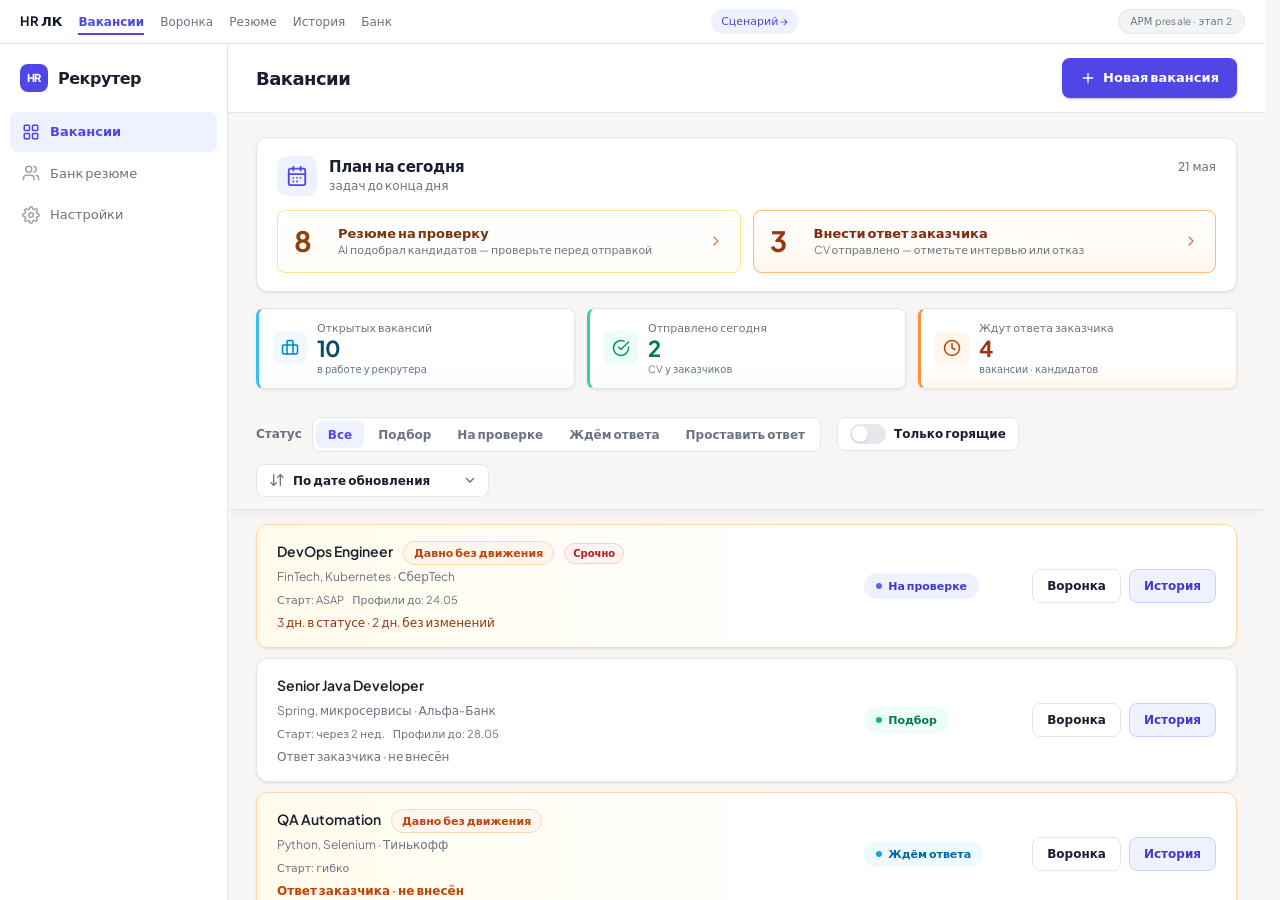
==== commit f6f529a1: "fix: исправление замечаний" ====
--- a/dashboard.html
+++ b/dashboard.html
@@ -4,15 +4,19 @@
   <meta charset="UTF-8">
   <meta name="viewport" content="width=device-width, initial-scale=1.0">
   <title>Вакансии — HR ЛК</title>
-  <link rel="stylesheet" href="styles.css?v=mock1">
+  <link rel="stylesheet" href="styles.css?v=mock2">
 </head>
 <body>
   <div class="mock-nav">
     <span class="brand">HR ЛК</span>
-    <a href="dashboard.html" class="active">1. Вакансии</a>
-    <a href="vacancy.html">2. Воронка</a>
-    <a href="resume.html">3. Резюме</a>
-    <a href="vacancy-card.html">4. История и статусы</a>
+    <a href="dashboard.html" class="active">Вакансии</a>
+    <a href="vacancy.html">Воронка</a>
+    <a href="resume.html">Резюме</a>
+    <a href="vacancy-card.html">История</a>
+    <a href="resume-bank-calendar.html">Банк</a>
+    <div class="mock-nav__scenario">
+      <a href="vacancy-create-1.html">Сценарий →</a>
+    </div>
     <span class="tag">АРМ presale · этап 2</span>
   </div>
 
@@ -27,7 +31,7 @@
           <svg class="icon" viewBox="0 0 24 24"><rect x="3" y="3" width="7" height="7" rx="1"/><rect x="14" y="3" width="7" height="7" rx="1"/><rect x="3" y="14" width="7" height="7" rx="1"/><rect x="14" y="14" width="7" height="7" rx="1"/></svg>
           Вакансии
         </a>
-        <a href="#" title="Загружается отдельно — предусловие MVP">
+        <a href="resume-bank-calendar.html">
           <svg class="icon" viewBox="0 0 24 24"><path d="M16 21v-2a4 4 0 0 0-4-4H6a4 4 0 0 0-4 4v2"/><circle cx="9" cy="7" r="4"/><path d="M22 21v-2a4 4 0 0 0-3-3.87"/><path d="M16 3.13a4 4 0 0 1 0 7.75"/></svg>
           Банк резюме
         </a>
@@ -42,48 +46,66 @@
       <header class="topbar">
         <div>
           <h1>Вакансии</h1>
-          <div class="breadcrumb">Главная / Вакансии</div>
         </div>
-        <button type="button" class="btn btn-primary" data-mock-open="new-vacancy-modal">
+        <a href="vacancy-create-1.html" class="btn btn-primary">
           <svg class="icon icon-sm" viewBox="0 0 24 24"><path d="M12 5v14M5 12h14"/></svg>
           Новая вакансия
-        </button>
+        </a>
       </header>
 
-      <div class="content">
-        <div class="queue-banner">
-          <strong>Очередь на сегодня:</strong> 8 резюме ждут проверки · 2 ответа заказчика не проставлены
-        </div>
+      <div class="content content--dashboard">
+        <section class="today-plan" aria-label="План на сегодня">
+          <div class="today-plan__header">
+            <div class="today-plan__title">
+              <div class="today-plan__icon" aria-hidden="true">
+                <svg class="icon icon-lg" viewBox="0 0 24 24"><rect x="3" y="4" width="18" height="18" rx="2"/><path d="M16 2v4M8 2v4M3 10h18"/><path d="M8 14h.01M12 14h.01M16 14h.01M8 18h.01M12 18h.01"/></svg>
+              </div>
+              <div>
+                <h2 class="today-plan__heading">План на сегодня</h2>
+                <p class="today-plan__subtitle" data-mock-plan-subtitle>11 задач до конца дня</p>
+              </div>
+            </div>
+            <time class="today-plan__date" datetime="2026-05-21">21 мая</time>
+          </div>
+          <div class="today-plan__items">
+            <a href="vacancy.html?col=review" class="today-plan__item today-plan__item--review" data-mock-plan-link="review">
+              <span class="today-plan__count" data-mock-plan-count="review">8</span>
+              <span class="today-plan__text">
+                <strong>Резюме на проверку</strong>
+                <span>AI подобрал кандидатов — проверьте перед отправкой</span>
+              </span>
+              <svg class="icon icon-sm today-plan__chevron" viewBox="0 0 24 24" aria-hidden="true"><path d="M9 18l6-6-6-6"/></svg>
+            </a>
+            <a href="vacancy.html?col=sent" class="today-plan__item today-plan__item--response" data-mock-plan-link="response-due">
+              <span class="today-plan__count" data-mock-plan-count="response-due">3</span>
+              <span class="today-plan__text">
+                <strong>Внести ответ заказчика</strong>
+                <span>CV отправлено — отметьте интервью или отказ</span>
+              </span>
+              <svg class="icon icon-sm today-plan__chevron" viewBox="0 0 24 24" aria-hidden="true"><path d="M9 18l6-6-6-6"/></svg>
+            </a>
+          </div>
+        </section>
 
-        <div class="kpi-row kpi-row--4">
+        <div class="kpi-row" data-mock-dashboard-kpi>
           <div class="kpi-card kpi-card--default">
             <div class="kpi-card__icon">
               <svg class="icon icon-lg" viewBox="0 0 24 24"><path d="M16 20V4a2 2 0 0 0-2-2h-4a2 2 0 0 0-2 2v16"/><rect x="2" y="8" width="20" height="12" rx="2"/></svg>
             </div>
             <div class="kpi-card__body">
               <div class="label">Открытых вакансий</div>
-              <div class="value">12</div>
-              <div class="hint">от B2B-заказчиков</div>
-            </div>
-          </div>
-          <div class="kpi-card kpi-card--alert">
-            <div class="kpi-card__icon">
-              <svg class="icon icon-lg" viewBox="0 0 24 24"><path d="M12 2v4M12 18v4M4.93 4.93l2.83 2.83M16.24 16.24l2.83 2.83M2 12h4M18 12h4M4.93 19.07l2.83-2.83M16.24 7.76l2.83-2.83"/></svg>
-            </div>
-            <div class="kpi-card__body">
-              <div class="label">Ждут проверки</div>
-              <div class="value">8</div>
-              <div class="hint">резюме от AI</div>
+              <div class="value" data-mock-kpi="open">10</div>
+              <div class="hint">в работе у рекрутера</div>
             </div>
           </div>
           <div class="kpi-card kpi-card--success">
             <div class="kpi-card__icon">
-              <svg class="icon icon-lg" viewBox="0 0 24 24"><path d="M22 11.08V12a10 10 0 1 1-5.93-9.14"/><polyline points="22 4 12 14.01 9 11.01"/></svg>
+              <svg class="icon icon-lg" viewBox="0 0 24 24"><path d="M22 11.08V12a10 10 0 1 1-5.93-9.14"/><path d="m22 4-10 10.01-3-3"/></svg>
             </div>
             <div class="kpi-card__body">
               <div class="label">Отправлено сегодня</div>
-              <div class="value">5</div>
-              <div class="hint">заказчикам</div>
+              <div class="value" data-mock-kpi="sentToday">2</div>
+              <div class="hint">CV у заказчиков</div>
             </div>
           </div>
           <div class="kpi-card kpi-card--waiting">
@@ -92,8 +114,8 @@
             </div>
             <div class="kpi-card__body">
               <div class="label">Ждут ответа заказчика</div>
-              <div class="value">3</div>
-              <div class="hint">5 кандидатов</div>
+              <div class="value" data-mock-kpi="waitingVacancies">4</div>
+              <div class="hint" data-mock-kpi-hint="waiting">4 вакансии · 6 кандидатов</div>
             </div>
           </div>
         </div>
@@ -104,12 +126,12 @@
               <span class="list-controls__label">Статус</span>
               <div class="segmented" role="group" aria-label="Фильтр по статусу">
                 <button type="button" class="segmented__btn segmented__btn--active" data-mock-filter-status="all" aria-pressed="true">Все</button>
-                <button type="button" class="segmented__btn" data-mock-filter-status="open" aria-pressed="false">В работе</button>
+                <button type="button" class="segmented__btn" data-mock-filter-status="open" aria-pressed="false">Подбор</button>
                 <button type="button" class="segmented__btn" data-mock-filter-status="review" aria-pressed="false">На проверке</button>
-                <button type="button" class="segmented__btn" data-mock-filter-status="sent" aria-pressed="false">Отправлено</button>
+                <button type="button" class="segmented__btn" data-mock-filter-status="waiting" aria-pressed="false">Ждём ответа</button>
+                <button type="button" class="segmented__btn" data-mock-filter-status="response-due" aria-pressed="false">Проставить ответ</button>
               </div>
             </div>
-
             <div class="list-controls__block">
               <div class="control-shell">
                 <label class="filter-toggle">
@@ -119,9 +141,7 @@
                 </label>
               </div>
             </div>
-
             <div class="list-controls__spacer"></div>
-
             <div class="list-controls__block list-controls__block--sort">
               <div class="control-shell control-shell--sort">
                 <label class="control-shell__icon" for="vacancy-sort" aria-label="Сортировка">
@@ -136,146 +156,14 @@
           </div>
         </div>
 
-        <div class="vacancy-list" data-mock-vacancy-list>
-          <article class="vacancy-card vacancy-card--highlight" data-status="review" data-stale="true">
-            <div class="vacancy-card__main">
-              <div class="vacancy-card__title-line">
-                <a href="vacancy.html" class="title">DevOps Engineer</a>
-                <span class="label-stale">Давно без движения</span>
-                <span class="badge--urgent">Срочно</span>
-              </div>
-              <div class="tags">FinTech, Kubernetes · СберTech</div>
-              <div class="vacancy-card__brief">
-                <span>Старт: ASAP</span>
-                <span>Профили до: 24.05</span>
-              </div>
-              <div class="vacancy-card__timing">3 дн. в статусе · 2 дн. без изменений</div>
-            </div>
-            <div class="vacancy-card__status">
-              <span class="status-pill status-pill--review"><span class="status-dot"></span>На проверке</span>
-            </div>
-            <div class="vacancy-card__meta">5 подобрано · 3 отправлено · <span class="meta-reject">1 отказ</span></div>
-            <div class="vacancy-card__actions">
-              <a href="vacancy.html" class="btn btn-secondary btn-sm">Воронка</a>
-              <a href="vacancy-card.html" class="btn btn-accent btn-sm">История</a>
-            </div>
-          </article>
-          <article class="vacancy-card" data-status="open" data-stale="false">
-            <div class="vacancy-card__main">
-              <a href="vacancy.html" class="title">Senior Java Developer</a>
-              <div class="tags">Spring, микросервисы · Альфа-Банк</div>
-              <div class="vacancy-card__brief">
-                <span>Старт: через 2 нед.</span>
-                <span>Профили до: 28.05</span>
-              </div>
-              <div class="vacancy-card__timing vacancy-card__timing--muted">1 дн. в статусе</div>
-            </div>
-            <div class="vacancy-card__status">
-              <span class="status-pill status-pill--open"><span class="status-dot"></span>В работе</span>
-            </div>
-            <div class="vacancy-card__meta">3 подобрано</div>
-            <div class="vacancy-card__actions">
-              <a href="vacancy.html" class="btn btn-secondary btn-sm">Воронка</a>
-              <a href="vacancy-card.html" class="btn btn-accent btn-sm">История</a>
-            </div>
-          </article>
-          <article class="vacancy-card" data-status="sent" data-stale="true">
-            <div class="vacancy-card__main">
-              <a href="vacancy.html" class="title">QA Automation</a>
-              <div class="tags">Python, Selenium · Тинькофф</div>
-              <div class="vacancy-card__brief">
-                <span>Старт: гибко</span>
-              </div>
-              <div class="vacancy-card__timing vacancy-card__timing--waiting">Ждём ответ 4 дн.</div>
-            </div>
-            <div class="vacancy-card__status">
-              <span class="status-pill status-pill--sent"><span class="status-dot"></span>Отправлено</span>
-            </div>
-            <div class="vacancy-card__meta">2 отправлено</div>
-            <div class="vacancy-card__actions">
-              <a href="vacancy.html" class="btn btn-secondary btn-sm">Воронка</a>
-              <a href="vacancy-card.html" class="btn btn-accent btn-sm">История</a>
-            </div>
-          </article>
-          <article class="vacancy-card" data-status="open" data-stale="false">
-            <div class="vacancy-card__main">
-              <a href="vacancy.html" class="title">System Analyst</a>
-              <div class="tags">BPMN, SQL · Газпромнефть</div>
-              <div class="vacancy-card__brief">
-                <span>Старт: через месяц</span>
-              </div>
-            </div>
-            <div class="vacancy-card__status">
-              <span class="status-pill status-pill--open"><span class="status-dot"></span>В работе</span>
-            </div>
-            <div class="vacancy-card__meta">подбор...</div>
-            <div class="vacancy-card__actions">
-              <a href="vacancy.html" class="btn btn-secondary btn-sm">Воронка</a>
-              <a href="vacancy-card.html" class="btn btn-accent btn-sm">История</a>
-            </div>
-          </article>
-        </div>
+        <div class="vacancy-list" data-mock-vacancy-list-render></div>
 
-        <p class="empty-state-inline hidden" data-mock-vacancy-empty>Нет вакансий по фильтру. Сбросьте фильтры или <button type="button" class="chip chip--active" data-mock-open="new-vacancy-modal">создайте вакансию</button>.</p>
+        <p class="empty-state-inline hidden" data-mock-vacancy-empty>Нет вакансий по фильтру. Сбросьте фильтры или <a href="vacancy-create-1.html">создайте вакансию</a>.</p>
       </div>
     </div>
   </div>
 
-  <div class="modal" id="new-vacancy-modal" aria-hidden="true" role="dialog" aria-labelledby="new-vacancy-title">
-    <div class="modal__overlay" data-mock-close></div>
-    <div class="modal__dialog">
-      <div class="modal__head">
-        <h2 id="new-vacancy-title">Новая вакансия</h2>
-        <p>После создания AI запустит подбор из банка резюме</p>
-      </div>
-      <form class="modal__body" data-mock-new-vacancy-form>
-        <div class="field">
-          <label for="vacancy-text">Текст вакансии</label>
-          <textarea id="vacancy-text" name="vacancy-text" rows="6" placeholder="Вставьте текст заявки от заказчика или опишите требования…"></textarea>
-        </div>
-        <div class="field">
-          <div class="drop-zone">или перетащите DOCX сюда (mock)</div>
-        </div>
-        <div class="modal__foot">
-          <button type="button" class="btn btn-secondary" data-mock-close>Отмена</button>
-          <button type="submit" class="btn btn-primary" data-mock-new-vacancy-submit disabled>Создать</button>
-        </div>
-      </form>
-      <div class="modal__body modal-success hidden" data-mock-new-vacancy-success>
-        <div class="modal-success__hero">
-          <div class="modal-success__check" aria-hidden="true">
-            <svg class="icon" viewBox="0 0 24 24"><path d="M22 11.08V12a10 10 0 1 1-5.93-9.14"/><polyline points="22 4 12 14.01 9 11.01"/></svg>
-          </div>
-          <h3 class="modal-success__title">Вакансия создана</h3>
-          <p class="modal-success__lead">AI подбирает кандидатов из банка</p>
-        </div>
-
-        <div class="ai-progress" data-mock-ai-progress aria-live="polite">
-          <div class="ai-progress__bar" aria-hidden="true"></div>
-          <ol class="ai-progress__steps">
-            <li class="ai-progress__step ai-progress__step--active">
-              <span class="ai-progress__label">Анализируем требования</span>
-              <span class="ai-progress__dots" aria-hidden="true"><span></span><span></span><span></span></span>
-            </li>
-            <li class="ai-progress__step">
-              <span class="ai-progress__label">Ищем в банке резюме</span>
-              <span class="ai-progress__dots" aria-hidden="true"><span></span><span></span><span></span></span>
-            </li>
-            <li class="ai-progress__step">
-              <span class="ai-progress__label">Оцениваем совпадение</span>
-              <span class="ai-progress__dots" aria-hidden="true"><span></span><span></span><span></span></span>
-            </li>
-          </ol>
-        </div>
-
-        <div class="modal__foot">
-          <button type="button" class="btn btn-secondary" data-mock-close>Закрыть</button>
-          <a href="vacancy.html" class="btn btn-primary">Открыть воронку</a>
-        </div>
-      </div>
-    </div>
-  </div>
-
+  <script src="mock-data.js"></script>
   <script src="mock.js"></script>
 </body>
 </html>
--- a/styles.css
+++ b/styles.css
@@ -55,7 +55,12 @@
 
 * { box-sizing: border-box; margin: 0; padding: 0; }
 
-html, body { height: 100%; }
+html {
+  height: 100%;
+  scrollbar-gutter: stable;
+}
+
+body { height: 100%; }
 
 body {
   font-family: var(--font);
@@ -347,6 +352,13 @@
   overflow: auto;
 }
 
+.content--flush.funnel-layout {
+  padding: 0;
+  overflow: visible;
+  display: flex;
+  flex-direction: column;
+}
+
 .content--flush {
   padding: 0;
   overflow: hidden;
@@ -355,25 +367,34 @@
 }
 
 .content--resume {
-  padding-bottom: 120px;
+  padding-bottom: 180px;
+}
+
+/* Дашборд: без верхнего padding — sticky-фильтры прилипают вплотную к краю скролла */
+.content--dashboard {
+  padding-top: 0;
+}
+
+.content--dashboard > .today-plan {
+  margin-top: 24px;
 }
 
 /* KPI */
 .kpi-row {
   display: grid;
   grid-template-columns: repeat(3, 1fr);
-  gap: 16px;
-  margin-bottom: 24px;
+  gap: 12px;
+  margin-bottom: 20px;
 }
 
 .kpi-card {
   background: var(--surface);
   border: 1px solid var(--border);
-  border-radius: var(--radius);
-  padding: 18px 20px;
+  border-radius: var(--radius-sm);
+  padding: 12px 14px;
   box-shadow: var(--shadow);
   display: flex;
-  gap: 14px;
+  gap: 10px;
   align-items: center;
   border-left: 3px solid transparent;
 }
@@ -396,9 +417,9 @@
 }
 
 .kpi-card__icon {
-  width: 40px;
-  height: 40px;
-  border-radius: 10px;
+  width: 34px;
+  height: 34px;
+  border-radius: 8px;
   display: flex;
   align-items: center;
   justify-content: center;
@@ -430,37 +451,48 @@
 
 .kpi-card__icon .icon {
   display: block;
+  width: 18px;
+  height: 18px;
 }
 
 .kpi-card__body { flex: 1; min-width: 0; }
 
 .kpi-card .label {
-  font-size: 12px;
+  font-size: 11px;
   font-weight: 500;
   color: var(--text-muted);
-  margin-bottom: 4px;
+  margin-bottom: 2px;
+  line-height: 1.3;
 }
 
 .kpi-card .value {
-  font-size: 28px;
+  font-size: 22px;
   font-weight: 700;
-  letter-spacing: -0.04em;
+  letter-spacing: -0.03em;
   line-height: 1;
 }
 
-.kpi-card .hint { font-size: 11px; color: var(--text-muted); margin-top: 6px; }
+.kpi-card .hint {
+  font-size: 10px;
+  color: var(--text-muted);
+  margin-top: 4px;
+  line-height: 1.3;
+}
 
 /* Vacancy card list */
 .vacancy-list {
-  display: flex;
-  flex-direction: column;
-  gap: 10px;
+  display: grid;
+  grid-template-columns: minmax(0, 1fr) 148px auto;
+  column-gap: 20px;
+  row-gap: 10px;
 }
 
 .vacancy-card {
-  display: flex;
-  align-items: center;
-  gap: 20px;
+  display: grid;
+  grid-column: 1 / -1;
+  grid-template-columns: subgrid;
+  align-items: center;
+  gap: 12px 0;
   padding: 16px 20px;
   background: var(--surface);
   border: 1px solid var(--border);
@@ -482,32 +514,23 @@
 .vacancy-card:hover .title { color: var(--primary); }
 
 .vacancy-card__main {
-  flex: 1 1 0;
+  grid-column: 1;
   min-width: 0;
 }
 
 .vacancy-card__status {
-  flex: 0 0 148px;
+  grid-column: 2;
   display: flex;
   align-items: center;
   justify-content: flex-start;
 }
 
-.vacancy-card__meta {
-  flex: 0 0 188px;
-  font-size: 12px;
-  color: var(--text-muted);
-  text-align: left;
-  white-space: nowrap;
-}
-
 .vacancy-card__actions {
-  flex: 0 0 204px;
+  grid-column: 3;
   display: flex;
   align-items: center;
   justify-content: flex-end;
   gap: 8px;
-  flex-shrink: 0;
 }
 
 .vacancy-card__main .title,
@@ -597,11 +620,6 @@
   font-weight: 600;
 }
 
-.vacancy-card__meta .meta-reject {
-  color: var(--badge-danger-text);
-  font-weight: 600;
-}
-
 .vacancy-card--highlight {
   border-color: #fed7aa;
   background: linear-gradient(90deg, #fffbeb 0%, #ffffff 55%);
@@ -777,18 +795,6 @@
   color: var(--text-muted);
 }
 
-.resume-version {
-  margin-left: 10px;
-  padding: 3px 10px;
-  border-radius: 999px;
-  font-size: 11px;
-  font-weight: 600;
-  background: #fff;
-  color: #475569;
-  border: 1px solid #cbd5e1;
-  box-shadow: 0 1px 2px rgba(15, 23, 42, 0.04);
-}
-
 .badge {
   display: inline-flex;
   align-items: center;
@@ -963,7 +969,7 @@
   padding: 0;
   box-shadow: var(--shadow);
   border: 1px solid var(--border);
-  overflow: hidden;
+  overflow: visible;
 }
 
 .pipeline-col--ai { border-top: 3px solid var(--stage-ai); }
@@ -973,25 +979,36 @@
 
 .pipeline-col__head {
   display: flex;
+  flex-direction: column;
+  align-items: stretch;
+  padding: 12px 14px;
+  border-bottom: 1px solid var(--border);
+  background: #fafaf9;
+  flex-shrink: 0;
+}
+
+.pipeline-col__head-row {
+  display: flex;
   align-items: center;
   justify-content: space-between;
   gap: 8px;
-  padding: 12px 14px 10px;
-  border-bottom: 1px solid var(--border);
-  background: #fafaf9;
-}
-
+  min-width: 0;
+}
+
+.pipeline-col__title,
 .pipeline-col__head h3 {
   font-size: 11px;
   font-weight: 700;
   text-transform: uppercase;
   letter-spacing: 0.05em;
   color: var(--text-muted);
+  line-height: 1.35;
+  min-width: 0;
+  flex: 1;
+  margin: 0;
   white-space: nowrap;
   overflow: hidden;
   text-overflow: ellipsis;
-  min-width: 0;
-  flex: 1;
 }
 
 .count-badge {
@@ -1006,6 +1023,7 @@
   display: flex;
   align-items: center;
   justify-content: center;
+  flex-shrink: 0;
 }
 
 .pipeline-col--ai .count-badge {
@@ -1014,6 +1032,214 @@
 }
 
 .pipeline-col__body { padding: 12px; }
+
+.pipeline-col__head-tools {
+  display: flex;
+  align-items: center;
+  gap: 6px;
+  flex-shrink: 0;
+  overflow: visible;
+}
+
+.pipeline-col__head {
+  overflow: visible;
+}
+
+/* Custom tooltips */
+.hint-tooltip {
+  position: relative;
+}
+
+.hint-tooltip::before,
+.hint-tooltip::after {
+  position: absolute;
+  left: 50%;
+  transform: translateX(-50%);
+  opacity: 0;
+  visibility: hidden;
+  pointer-events: none;
+  transition: opacity 0.16s ease, transform 0.16s ease, visibility 0.16s ease;
+  z-index: 300;
+}
+
+.hint-tooltip::after {
+  content: attr(data-tooltip);
+  bottom: calc(100% + 8px);
+  padding: 6px 10px;
+  background: var(--surface);
+  color: var(--text);
+  font-size: 11px;
+  font-weight: 500;
+  line-height: 1.4;
+  letter-spacing: 0;
+  border: 1px solid var(--border);
+  border-radius: var(--radius-sm);
+  box-shadow: var(--shadow-md);
+  white-space: nowrap;
+  transform: translateX(-50%) translateY(3px);
+}
+
+.hint-tooltip::before {
+  display: none;
+}
+
+.hint-tooltip--wide::after {
+  white-space: normal;
+  text-align: center;
+  min-width: 240px;
+  max-width: 280px;
+}
+
+.hint-tooltip--end::after {
+  left: auto;
+  right: 0;
+  transform: translateY(3px);
+  white-space: normal;
+  text-align: left;
+  max-width: 220px;
+}
+
+.hint-tooltip--end::before {
+  display: none;
+}
+
+.hint-tooltip--end:hover::after,
+.hint-tooltip--end:focus-visible::after {
+  transform: translateY(0);
+}
+
+.hint-tooltip--end:hover::before,
+.hint-tooltip--end:focus-visible::before {
+  transform: none;
+}
+
+.hint-tooltip--below::after {
+  bottom: auto;
+  top: calc(100% + 8px);
+  transform: translateX(-50%) translateY(-3px);
+}
+
+.hint-tooltip--below::before {
+  display: none;
+}
+
+.hint-tooltip:hover::before,
+.hint-tooltip:hover::after,
+.hint-tooltip:focus-visible::before,
+.hint-tooltip:focus-visible::after {
+  opacity: 1;
+  visibility: visible;
+}
+
+.hint-tooltip:hover::after,
+.hint-tooltip:focus-visible::after {
+  transform: translateX(-50%) translateY(0);
+}
+
+.hint-tooltip--below:hover::after,
+.hint-tooltip--below:focus-visible::after {
+  transform: translateX(-50%) translateY(0);
+}
+
+.hint-tooltip--below:hover::before,
+.hint-tooltip--below:focus-visible::before {
+  transform: none;
+}
+
+.funnel-columns-menu[open] .funnel-columns-menu__trigger::after {
+  opacity: 0 !important;
+  visibility: hidden !important;
+}
+
+.funnel-columns-menu {
+  position: relative;
+}
+
+.funnel-columns-menu__trigger {
+  list-style: none;
+  cursor: pointer;
+}
+
+.funnel-columns-menu__trigger::-webkit-details-marker {
+  display: none;
+}
+
+.funnel-columns-menu[open] .funnel-columns-menu__trigger {
+  background: var(--primary-soft);
+  border-color: #c7d2fe;
+  color: var(--primary);
+}
+
+.funnel-columns-menu__panel {
+  position: absolute;
+  top: calc(100% + 8px);
+  right: 0;
+  z-index: 30;
+  min-width: 280px;
+  padding: 8px;
+  background: var(--surface);
+  border: 1px solid var(--border);
+  border-radius: var(--radius);
+  box-shadow: var(--shadow-md);
+}
+
+.funnel-columns-menu__summary {
+  margin: 0;
+  padding: 4px 10px 8px;
+  font-size: 12px;
+  color: var(--text-muted);
+  border-bottom: 1px solid var(--border);
+  margin-bottom: 4px;
+}
+
+.funnel-columns-menu__item {
+  display: flex;
+  align-items: flex-start;
+  gap: 10px;
+  padding: 8px 10px;
+  border-radius: var(--radius-sm);
+  cursor: pointer;
+}
+
+.funnel-columns-menu__item:hover {
+  background: var(--bg);
+}
+
+.funnel-columns-menu__item input {
+  margin-top: 2px;
+  flex-shrink: 0;
+}
+
+.funnel-columns-menu__text {
+  display: flex;
+  flex-direction: column;
+  gap: 2px;
+  min-width: 0;
+}
+
+.funnel-columns-menu__name {
+  font-size: 13px;
+  font-weight: 600;
+  color: var(--text);
+}
+
+.funnel-columns-menu__hint {
+  font-size: 11px;
+  color: var(--text-muted);
+  line-height: 1.35;
+}
+
+.pipeline-empty-state--board {
+  flex: 1;
+  display: flex;
+  align-items: center;
+  justify-content: center;
+  min-height: 240px;
+  margin: 16px;
+  background: var(--surface);
+  border: 1px dashed var(--border);
+  border-radius: var(--radius);
+}
 
 .candidate-card {
   background: var(--surface);
@@ -1041,8 +1267,9 @@
 }
 
 .candidate-card.selected {
-  border-color: var(--primary);
-  box-shadow: 0 0 0 2px rgba(79, 70, 229, 0.2), var(--shadow-md);
+  border-color: #d4d4d8;
+  background: #fafaf9;
+  box-shadow: var(--shadow-md);
 }
 
 .candidate-card__row {
@@ -1369,7 +1596,53 @@
   font-size: 13px;
   line-height: 1.65;
   min-height: 300px;
+  max-height: min(72vh, 720px);
+  overflow-y: auto;
   box-shadow: var(--shadow);
+}
+
+.diff-box--loading {
+  position: relative;
+  overflow: hidden;
+}
+
+.diff-box__body {
+  transition: opacity 0.25s ease;
+}
+
+.diff-box__body.is-faded {
+  opacity: 0.35;
+  pointer-events: none;
+}
+
+.diff-box__loader {
+  display: none;
+  position: absolute;
+  inset: 0;
+  z-index: 2;
+  flex-direction: column;
+  align-items: center;
+  justify-content: center;
+  gap: 12px;
+  background: rgba(255, 255, 255, 0.88);
+  backdrop-filter: blur(4px);
+  border-radius: var(--radius);
+  font-size: 13px;
+  font-weight: 600;
+  color: var(--primary);
+}
+
+.diff-box--loading .diff-box__loader {
+  display: flex;
+}
+
+.diff-box__loader-spinner {
+  width: 32px;
+  height: 32px;
+  border: 3px solid var(--primary-soft);
+  border-top-color: var(--primary);
+  border-radius: 50%;
+  animation: spin 0.8s linear infinite;
 }
 
 .diff-col--after h3 { color: var(--primary); }
@@ -1379,12 +1652,144 @@
   box-shadow: 0 0 0 1px var(--primary-soft), var(--shadow);
 }
 
-.diff-box .highlight {
+.diff-box .highlight,
+.diff-box .diff-ins {
   background: #dcfce7;
   color: #166534;
   padding: 1px 5px;
   border-radius: 4px;
   font-weight: 500;
+}
+
+.diff-box .diff-del,
+.diff-box li.diff-del {
+  background: #fee2e2;
+  color: #991b1b;
+  padding: 1px 5px;
+  border-radius: 4px;
+  text-decoration: line-through;
+}
+
+.diff-box li.diff-del {
+  display: list-item;
+  padding: 4px 8px;
+  margin-left: -4px;
+}
+
+.diff-box .diff-mod {
+  background: #fef3c7;
+  color: #92400e;
+  padding: 1px 5px;
+  border-radius: 4px;
+}
+
+.diff-box .cv-job-removed {
+  padding: 10px 12px;
+  border-radius: var(--radius-sm);
+  margin-bottom: 12px;
+  font-size: 12px;
+}
+
+.diff-legend {
+  display: flex;
+  flex-wrap: wrap;
+  gap: 10px 16px;
+  margin-bottom: 16px;
+  font-size: 11px;
+  font-weight: 600;
+  color: var(--text-muted);
+}
+
+.diff-legend__item {
+  display: inline-flex;
+  align-items: center;
+  gap: 6px;
+}
+
+.diff-legend__item::before {
+  content: '';
+  width: 14px;
+  height: 14px;
+  border-radius: 3px;
+  flex-shrink: 0;
+}
+
+.diff-legend__item--ins::before {
+  background: #dcfce7;
+  border: 1px solid #86efac;
+}
+
+.diff-legend__item--del::before {
+  background: #fee2e2;
+  border: 1px solid #fca5a5;
+}
+
+.diff-legend__item--mod::before {
+  background: linear-gradient(90deg, #fee2e2 50%, #dcfce7 50%);
+  border: 1px solid #fcd34d;
+}
+
+.diff-box h4 {
+  font-size: 11px;
+  font-weight: 700;
+  text-transform: uppercase;
+  letter-spacing: 0.05em;
+  color: var(--text-muted);
+  margin: 16px 0 8px;
+}
+
+.diff-box h4:first-child,
+.diff-box .cv-header + h4 {
+  margin-top: 0;
+}
+
+.diff-box .cv-header {
+  margin-bottom: 4px;
+}
+
+.diff-box .cv-name {
+  font-size: 15px;
+  margin-bottom: 4px;
+}
+
+.diff-box .cv-meta {
+  font-size: 12px;
+  color: var(--text-muted);
+  margin-bottom: 2px;
+}
+
+.diff-box .cv-list {
+  margin: 0 0 12px;
+  padding-left: 18px;
+}
+
+.diff-box .cv-list li {
+  margin-bottom: 6px;
+}
+
+.diff-box .cv-job {
+  margin-bottom: 16px;
+  padding-bottom: 16px;
+  border-bottom: 1px solid var(--border);
+}
+
+.diff-box .cv-job:last-of-type {
+  border-bottom: none;
+  padding-bottom: 0;
+  margin-bottom: 8px;
+}
+
+.diff-box .cv-job-desc {
+  color: var(--text-muted);
+  font-size: 12px;
+  margin-bottom: 8px;
+}
+
+.diff-box .cv-tech {
+  font-size: 11px;
+  color: var(--text-muted);
+  margin-top: 8px;
+  margin-bottom: 0;
 }
 
 .diff-box p { margin-bottom: 12px; }
@@ -1519,6 +1924,32 @@
   flex-shrink: 0;
 }
 
+.vacancy-tabs--board {
+  align-items: stretch;
+  justify-content: space-between;
+  gap: 16px;
+  position: relative;
+  z-index: 40;
+  overflow: visible;
+}
+
+.vacancy-tabs__nav {
+  display: flex;
+  gap: 4px;
+  min-width: 0;
+}
+
+.vacancy-tabs__actions {
+  display: flex;
+  align-items: center;
+  gap: 8px;
+  flex-shrink: 0;
+  position: relative;
+  z-index: 41;
+  padding: 8px 0;
+  overflow: visible;
+}
+
 .vacancy-tabs__item {
   padding: 12px 16px;
   font-size: 13px;
@@ -1541,14 +1972,6 @@
 }
 
 
-.pipeline-col__head-left {
-  display: flex;
-  align-items: center;
-  gap: 8px;
-  min-width: 0;
-}
-
-.pipeline-col__head-left h3 { flex-shrink: 0; }
 
 .pipeline-col__link {
   font-size: 11px;
@@ -1556,6 +1979,8 @@
   color: var(--primary);
   text-decoration: none;
   white-space: nowrap;
+  display: inline-flex;
+  align-items: center;
 }
 
 .pipeline-col__link:hover { text-decoration: underline; }
@@ -1580,7 +2005,7 @@
   flex-direction: column;
   gap: 16px;
   padding: 20px 24px 24px;
-  overflow-y: auto;
+  overflow: hidden;
 }
 
 .vcard-stats {
@@ -1717,17 +2142,6 @@
   margin: 0;
 }
 
-.timeline::before {
-  content: "";
-  position: absolute;
-  left: calc(var(--timeline-gutter) + var(--timeline-track) / 2 - 1px);
-  top: 22px;
-  bottom: 22px;
-  width: 2px;
-  background: var(--border);
-  z-index: 0;
-}
-
 .timeline__item {
   display: grid;
   grid-template-columns: var(--timeline-track) minmax(0, 1fr);
@@ -1739,6 +2153,23 @@
   display: flex;
   justify-content: center;
   padding-top: 4px;
+  position: relative;
+}
+
+.timeline__track::after {
+  content: "";
+  position: absolute;
+  left: 50%;
+  top: 18px;
+  bottom: -10px;
+  width: 2px;
+  transform: translateX(-50%);
+  background: var(--border);
+  z-index: 0;
+}
+
+.timeline__item:last-child .timeline__track::after {
+  display: none;
 }
 
 .timeline__dot {
@@ -1780,15 +2211,29 @@
 .timeline__body {
   display: flex;
   flex-direction: column;
-  gap: 2px;
-  font-size: 12px;
+  gap: 4px;
+  font-size: 13px;
   color: var(--text-muted);
 }
 
 .timeline__body strong {
-  font-size: 13px;
+  font-size: 14px;
   color: var(--text);
   font-weight: 600;
+}
+
+.timeline__item--reject .timeline__dot {
+  width: 10px;
+  height: 10px;
+  background: var(--danger);
+  box-shadow: 0 0 0 3px var(--badge-danger-bg);
+}
+
+.timeline__item--ai .timeline__dot {
+  width: 10px;
+  height: 10px;
+  background: var(--stage-ai);
+  box-shadow: 0 0 0 3px #f5f3ff;
 }
 
 @media (max-width: 900px) {
@@ -1803,10 +2248,10 @@
     flex-basis: 220px;
     min-width: 220px;
   }
-  .vacancy-card { gap: 12px; }
-  .vacancy-card__meta { display: none; }
-  .vacancy-card__status { flex-basis: 132px; }
-  .vacancy-card__actions { flex-basis: 204px; }
+  .vacancy-list {
+    grid-template-columns: minmax(0, 1fr) 132px auto;
+    column-gap: 16px;
+  }
 }
 
 @media (max-width: 900px) {
@@ -1847,6 +2292,18 @@
   margin-bottom: 14px;
   padding: 0 0 14px;
   border-bottom: 1px solid var(--border);
+}
+
+/* Дашборд: фильтры остаются при скролле списка вакансий */
+.content--dashboard .list-controls {
+  position: sticky;
+  top: 0;
+  z-index: 20;
+  margin-left: -28px;
+  margin-right: -28px;
+  padding: 8px 28px 12px;
+  background: var(--bg);
+  box-shadow: 0 4px 12px -6px rgba(15, 23, 42, 0.12);
 }
 
 .list-controls__row {
@@ -2115,21 +2572,167 @@
   margin-right: 4px;
 }
 
-/* Queue banner */
-.queue-banner {
-  display: flex;
-  align-items: center;
-  gap: 8px;
-  padding: 10px 14px;
+/* Today plan panel */
+.today-plan {
+  background: var(--surface);
+  border: 1px solid var(--border);
+  border-radius: var(--radius);
+  box-shadow: var(--shadow);
+  padding: 18px 20px;
   margin-bottom: 16px;
+}
+
+.today-plan__header {
+  display: flex;
+  align-items: flex-start;
+  justify-content: space-between;
+  gap: 16px;
+  margin-bottom: 14px;
+}
+
+.today-plan__title {
+  display: flex;
+  align-items: center;
+  gap: 12px;
+  min-width: 0;
+}
+
+.today-plan__icon {
+  width: 40px;
+  height: 40px;
+  border-radius: 10px;
+  display: flex;
+  align-items: center;
+  justify-content: center;
+  flex-shrink: 0;
   background: var(--primary-soft);
-  border: 1px solid #c7d2fe;
+  color: var(--primary);
+}
+
+.today-plan__heading {
+  margin: 0;
+  font-size: 15px;
+  font-weight: 700;
+  letter-spacing: -0.02em;
+  color: var(--text);
+  line-height: 1.3;
+}
+
+.today-plan__subtitle {
+  margin: 2px 0 0;
+  font-size: 12px;
+  color: var(--text-muted);
+  line-height: 1.4;
+}
+
+.today-plan__date {
+  flex-shrink: 0;
+  font-size: 12px;
+  font-weight: 500;
+  color: var(--text-muted);
+  padding-top: 2px;
+}
+
+.today-plan__items {
+  display: grid;
+  grid-template-columns: repeat(2, 1fr);
+  gap: 12px;
+}
+
+.today-plan__item {
+  display: flex;
+  align-items: center;
+  gap: 12px;
+  width: 100%;
+  padding: 14px 16px;
+  border: 1px solid transparent;
   border-radius: var(--radius-sm);
+  font-family: inherit;
+  text-align: left;
+  text-decoration: none;
+  color: inherit;
+  cursor: pointer;
+  transition: border-color 0.15s, box-shadow 0.15s, transform 0.15s;
+}
+
+.today-plan__item:hover {
+  border-color: var(--border);
+  box-shadow: 0 2px 8px rgba(15, 23, 42, 0.06);
+}
+
+.today-plan__item:focus-visible {
+  outline: 2px solid var(--primary);
+  outline-offset: 2px;
+}
+
+.today-plan__item--review {
+  background: linear-gradient(180deg, #ffffff 0%, #fffdf8 100%);
+  border-color: #fde68a;
+}
+
+.today-plan__item--review .today-plan__count { color: #92400e; }
+.today-plan__item--review .today-plan__text strong { color: #78350f; }
+.today-plan__item--review .today-plan__chevron { color: #b45309; }
+
+.today-plan__item--waiting,
+.today-plan__item--response {
+  background: linear-gradient(180deg, #ffffff 0%, #fff7ed 100%);
+  border-color: #fdba74;
+}
+
+.today-plan__item--waiting .today-plan__count,
+.today-plan__item--response .today-plan__count { color: #9a3412; }
+.today-plan__item--waiting .today-plan__text strong,
+.today-plan__item--response .today-plan__text strong { color: #7c2d12; }
+.today-plan__item--waiting .today-plan__chevron,
+.today-plan__item--response .today-plan__chevron { color: #c2410c; }
+
+.pipeline-col--plan-focus {
+  border-color: #d4d4d8;
+  box-shadow: var(--shadow-md);
+}
+
+.pipeline-col--plan-focus .pipeline-col__head {
+  background: #f5f5f4;
+}
+
+.today-plan__count {
+  flex-shrink: 0;
+  min-width: 32px;
+  font-size: 28px;
+  font-weight: 700;
+  letter-spacing: -0.04em;
+  line-height: 1;
+}
+
+.today-plan__text {
+  flex: 1;
+  min-width: 0;
+  display: flex;
+  flex-direction: column;
+  gap: 2px;
+}
+
+.today-plan__text strong {
   font-size: 13px;
-  color: #4338ca;
-}
-
-.queue-banner strong { font-weight: 700; }
+  font-weight: 600;
+  line-height: 1.3;
+}
+
+.today-plan__text span {
+  font-size: 11px;
+  color: var(--text-muted);
+  line-height: 1.3;
+}
+
+.today-plan__chevron {
+  flex-shrink: 0;
+  opacity: 0.7;
+}
+
+@media (max-width: 900px) {
+  .today-plan__items { grid-template-columns: 1fr; }
+}
 
 /* Vacancy card extras */
 .vacancy-card__brief {
@@ -2255,8 +2858,7 @@
 
 .field input[type="text"],
 .field input[type="date"],
-.field textarea,
-.field .drop-zone {
+.field textarea {
   width: 100%;
   padding: 10px 12px;
   border: 1px solid var(--border);
@@ -2267,6 +2869,10 @@
   resize: vertical;
 }
 
+.field .drop-zone {
+  width: 100%;
+}
+
 .field textarea { min-height: 100px; }
 
 .field input:focus,
@@ -2277,11 +2883,55 @@
 }
 
 .drop-zone {
-  background: var(--bg);
-  color: var(--text-muted);
+  display: flex;
+  align-items: center;
+  justify-content: center;
+  gap: 10px;
+  padding: 14px 16px;
+  background: var(--primary-soft);
+  color: var(--text);
   text-align: center;
+  font-size: 13px;
+  font-weight: 500;
+  line-height: 1.4;
+  border: 1.5px dashed #a5b4fc;
+  border-radius: var(--radius-sm);
+  cursor: pointer;
+  transition: background 0.15s ease, border-color 0.15s ease, box-shadow 0.15s ease;
+}
+
+.drop-zone:hover {
+  background: #e0e7ff;
+  border-color: var(--primary);
+  box-shadow: 0 0 0 3px rgba(79, 70, 229, 0.08);
+}
+
+.drop-zone__icon {
+  color: var(--primary);
+  flex-shrink: 0;
+}
+
+.drop-zone__mock {
+  font-weight: 400;
+  color: var(--text-muted);
+}
+
+.upload-or {
+  display: flex;
+  align-items: center;
+  gap: 12px;
+  margin-bottom: 10px;
   font-size: 12px;
-  border-style: dashed;
+  font-weight: 600;
+  color: var(--text-muted);
+}
+
+.upload-or::before,
+.upload-or::after {
+  content: "";
+  flex: 1;
+  height: 1px;
+  background: var(--border);
 }
 
 .radio-group {
@@ -2560,19 +3210,6 @@
 .sticky-actions--with-checklist .sticky-actions__row .actions {
   margin: 0;
   flex-wrap: nowrap;
-}
-
-.pipeline-col__head .pipeline-col__head-left {
-  display: flex;
-  align-items: center;
-  gap: 8px;
-  min-width: 0;
-  flex: 1;
-}
-
-.pipeline-col__head .pipeline-col__head-left h3 {
-  flex: 0 1 auto;
-  min-width: 0;
 }
 
 /* Brief strip */
@@ -2778,12 +3415,1308 @@
 
 @media (max-width: 900px) {
   .kpi-row--4 { grid-template-columns: 1fr; }
+  .bank-toolbar { flex-wrap: wrap; }
+  .bank-toolbar__period { min-width: 0; text-align: left; }
   .checklist-bar { gap: 8px; }
   .sticky-actions--with-checklist .sticky-actions__row { flex-wrap: wrap; }
-  .content--resume { padding-bottom: 160px; }
+  .content--resume { padding-bottom: 200px; }
   .list-controls__spacer { display: none; }
   .list-controls__block--sort { width: 100%; }
   .control-shell--sort { width: 100%; }
   .control-shell--sort .control-select { flex: 1; min-width: 0; }
   .segmented { max-width: 100%; overflow-x: auto; }
 }
+
+/* ——— Plan 21.05 additions ——— */
+
+:root {
+  --stage-reject: #f87171;
+}
+
+.pipeline--full {
+  display: flex;
+  flex: 1;
+  gap: 12px;
+  overflow-x: auto;
+  overflow-y: hidden;
+  padding: 16px;
+  min-height: 0;
+  align-items: stretch;
+  align-self: stretch;
+  width: 100%;
+}
+
+.pipeline--full .pipeline-col {
+  flex: 1 0 220px;
+  min-width: 220px;
+  max-width: 280px;
+  min-height: 0;
+  max-height: 100%;
+}
+
+.pipeline--full .pipeline-col__body {
+  flex: 1;
+  min-height: 0;
+  overflow-y: auto;
+  -webkit-overflow-scrolling: touch;
+}
+
+.pipeline-col--reject { border-top: 3px solid var(--stage-reject); }
+
+.btn-xs {
+  padding: 4px 8px;
+  font-size: 11px;
+  min-height: 26px;
+}
+
+.btn-ghost {
+  background: transparent;
+  border: none;
+  color: var(--text-muted);
+  padding: 4px 8px;
+  font-size: 11px;
+}
+
+.btn-ghost:hover { color: var(--primary); background: var(--primary-soft); }
+
+.btn-danger {
+  background: var(--danger);
+  color: #fff;
+  border: none;
+}
+
+.btn-danger:hover { background: #b91c1c; }
+
+.btn-link {
+  background: none;
+  border: none;
+  color: var(--primary);
+  font-size: 13px;
+  padding: 0;
+  cursor: pointer;
+  text-decoration: underline;
+  text-underline-offset: 2px;
+}
+
+.funnel-layout { position: relative; flex: 1; min-height: 0; display: flex; flex-direction: column; z-index: 1; }
+
+.drawer-overlay {
+  position: fixed;
+  inset: 0;
+  background: rgba(15, 23, 42, 0.35);
+  z-index: 200;
+  opacity: 0;
+  pointer-events: none;
+  transition: opacity 0.2s;
+}
+
+.drawer-overlay.is-open {
+  opacity: 1;
+  pointer-events: auto;
+}
+
+.drawer {
+  position: fixed;
+  top: var(--mock-nav-h);
+  right: 0;
+  bottom: 0;
+  width: min(400px, 100vw);
+  background: var(--surface);
+  border-left: 1px solid var(--border);
+  box-shadow: var(--shadow-lg);
+  z-index: 201;
+  transform: translateX(100%);
+  transition: transform 0.25s ease;
+  display: flex;
+  flex-direction: column;
+  overflow: hidden;
+}
+
+.drawer.is-open { transform: translateX(0); }
+
+body.drawer--open .drawer { transform: translateX(0); }
+body.drawer--open .drawer-overlay { opacity: 1; pointer-events: auto; }
+
+.drawer__head {
+  display: flex;
+  align-items: center;
+  justify-content: space-between;
+  padding: 16px 20px;
+  border-bottom: 1px solid var(--border);
+  flex-shrink: 0;
+}
+
+.drawer__close {
+  background: none;
+  border: none;
+  cursor: pointer;
+  padding: 6px;
+  border-radius: 6px;
+  color: var(--text-muted);
+}
+
+.drawer__close:hover { background: var(--bg); color: var(--text); }
+
+.drawer__body {
+  flex: 1;
+  min-height: 0;
+  display: flex;
+  flex-direction: column;
+  overflow: hidden;
+  padding: 0;
+}
+
+.drawer .detail-panel {
+  flex: 1;
+  min-height: 0;
+  display: flex;
+  flex-direction: column;
+  padding: 0;
+  box-shadow: none;
+  border: none;
+}
+
+.drawer .detail-panel__scroll {
+  flex: 1;
+  min-height: 0;
+  overflow-y: auto;
+  padding: 20px 20px 16px;
+}
+
+.drawer .detail-panel__foot.actions {
+  flex-shrink: 0;
+  margin-top: auto;
+  padding: 12px 20px 20px;
+  border-top: 1px solid var(--border);
+  background: var(--surface);
+}
+
+.candidate-card__reject-label {
+  font-size: 12px;
+  color: var(--danger);
+  margin-top: 4px;
+}
+
+@keyframes spin { to { transform: rotate(360deg); } }
+
+.pipeline-col--loading .pipeline-col__body {
+  background: linear-gradient(180deg, rgba(238, 242, 255, 0.45) 0%, transparent 120px);
+}
+
+.count-badge--loading {
+  background: var(--badge-review-bg);
+  color: var(--badge-review-text);
+  min-width: 28px;
+  padding-inline: 8px;
+}
+
+.count-badge__dots {
+  display: inline-flex;
+  align-items: center;
+  gap: 3px;
+  height: 10px;
+}
+
+.count-badge__dots span {
+  width: 4px;
+  height: 4px;
+  border-radius: 50%;
+  background: currentColor;
+  animation: funnel-dot-bounce 1.4s ease-in-out infinite;
+}
+
+.count-badge__dots span:nth-child(2) { animation-delay: 0.16s; }
+.count-badge__dots span:nth-child(3) { animation-delay: 0.32s; }
+
+@keyframes funnel-dot-bounce {
+  0%, 70%, 100% { opacity: 0.25; transform: translateY(0); }
+  35% { opacity: 1; transform: translateY(-2px); }
+}
+
+.funnel-loader {
+  display: flex;
+  flex-direction: column;
+  gap: 12px;
+}
+
+.funnel-loader__status {
+  display: flex;
+  flex-direction: column;
+  align-items: center;
+  text-align: center;
+  padding: 12px 4px 4px;
+  gap: 10px;
+}
+
+.funnel-loader__orb {
+  position: relative;
+  width: 48px;
+  height: 48px;
+}
+
+.funnel-loader__orb-core {
+  position: absolute;
+  inset: 14px;
+  border-radius: 50%;
+  background: linear-gradient(135deg, var(--ai), var(--ai-end));
+  box-shadow: 0 0 16px rgba(99, 102, 241, 0.35);
+  animation: funnel-orb-pulse 2.2s ease-in-out infinite;
+}
+
+.funnel-loader__orb-ring {
+  position: absolute;
+  inset: 0;
+  border-radius: 50%;
+  border: 2px solid transparent;
+  border-top-color: var(--stage-ai);
+  animation: spin 1.1s linear infinite;
+}
+
+.funnel-loader__orb-ring--delay {
+  inset: 5px;
+  border-top-color: rgba(139, 92, 246, 0.35);
+  border-right-color: rgba(139, 92, 246, 0.15);
+  animation-duration: 1.7s;
+  animation-direction: reverse;
+}
+
+@keyframes funnel-orb-pulse {
+  0%, 100% { transform: scale(1); opacity: 1; }
+  50% { transform: scale(0.88); opacity: 0.85; }
+}
+
+.funnel-loader__title {
+  font-size: 13px;
+  font-weight: 600;
+  color: var(--text);
+  line-height: 1.35;
+}
+
+.funnel-loader__subtitle {
+  font-size: 11px;
+  color: var(--text-muted);
+  line-height: 1.4;
+  max-width: 180px;
+}
+
+.funnel-loader__steps {
+  display: flex;
+  align-items: center;
+  gap: 5px;
+  font-size: 11px;
+  color: var(--text-muted);
+}
+
+.funnel-loader__step {
+  opacity: 0.35;
+  transition: color 0.2s;
+}
+
+.funnel-loader__step:nth-child(1) { animation: funnel-step 2.4s ease-in-out infinite; }
+.funnel-loader__step:nth-child(3) { animation: funnel-step 2.4s ease-in-out infinite 0.8s; }
+.funnel-loader__step:nth-child(5) { animation: funnel-step 2.4s ease-in-out infinite 1.6s; }
+
+.funnel-loader__step-sep {
+  opacity: 0.25;
+  font-size: 10px;
+}
+
+@keyframes funnel-step {
+  0%, 100%, 33.33% { opacity: 0.35; color: var(--text-muted); font-weight: 400; }
+  16.66% { opacity: 1; color: var(--stage-ai); font-weight: 600; }
+}
+
+.funnel-loader__skeletons {
+  display: flex;
+  flex-direction: column;
+  gap: 10px;
+}
+
+.funnel-skeleton-card {
+  display: flex;
+  gap: 12px;
+  align-items: center;
+  padding: 14px;
+  border-radius: var(--radius-sm);
+  border: 1px solid var(--border);
+  background: var(--surface);
+  overflow: hidden;
+  position: relative;
+}
+
+.funnel-skeleton-card::after {
+  content: "";
+  position: absolute;
+  inset: 0;
+  background: linear-gradient(90deg, transparent 0%, rgba(255, 255, 255, 0.65) 50%, transparent 100%);
+  transform: translateX(-100%);
+  animation: funnel-shimmer 1.8s ease-in-out infinite;
+}
+
+.funnel-skeleton-card:nth-child(2)::after { animation-delay: 0.45s; }
+
+@keyframes funnel-shimmer {
+  100% { transform: translateX(100%); }
+}
+
+.funnel-skeleton-card__avatar {
+  width: 36px;
+  height: 36px;
+  border-radius: 50%;
+  background: linear-gradient(135deg, #e0e7ff, #ede9fe);
+  flex-shrink: 0;
+}
+
+.funnel-skeleton-card__lines {
+  flex: 1;
+  display: flex;
+  flex-direction: column;
+  gap: 8px;
+  min-width: 0;
+}
+
+.funnel-skeleton-card__line {
+  height: 8px;
+  border-radius: 4px;
+  background: linear-gradient(90deg, #eef2ff, #f5f3ff);
+}
+
+.funnel-skeleton-card__line--short { width: 58%; }
+
+.content--wizard {
+  display: flex;
+  flex-direction: column;
+  overflow: hidden;
+}
+
+/* Wizard */
+.wizard {
+  display: flex;
+  flex-direction: column;
+  gap: 20px;
+  flex: 1;
+  min-height: 0;
+}
+
+.wizard__rail {
+  display: flex;
+  align-items: center;
+  gap: 0;
+  width: fit-content;
+  flex-shrink: 0;
+}
+
+.wizard__step {
+  display: flex;
+  align-items: center;
+  gap: 10px;
+  font-size: 13px;
+  font-weight: 500;
+  color: var(--text-muted);
+  white-space: nowrap;
+}
+
+.wizard__step-num {
+  width: 28px;
+  height: 28px;
+  border-radius: 50%;
+  border: 1.5px solid var(--border);
+  background: var(--surface);
+  display: flex;
+  align-items: center;
+  justify-content: center;
+  font-size: 12px;
+  font-weight: 700;
+  flex-shrink: 0;
+  transition: border-color 0.15s, background 0.15s, color 0.15s;
+}
+
+.wizard__step.is-active {
+  color: var(--text);
+  font-weight: 600;
+}
+
+.wizard__step.is-active .wizard__step-num {
+  border-color: var(--primary);
+  background: var(--primary);
+  color: #fff;
+  box-shadow: 0 0 0 3px rgba(79, 70, 229, 0.12);
+}
+
+.wizard__step.is-done {
+  color: var(--success);
+}
+
+.wizard__step.is-done .wizard__step-num {
+  border-color: var(--badge-success-dot);
+  background-color: var(--badge-success-dot);
+  color: transparent;
+  background-image: url("data:image/svg+xml,%3Csvg xmlns='http://www.w3.org/2000/svg' width='12' height='12' viewBox='0 0 24 24' fill='none' stroke='white' stroke-width='3'%3E%3Cpath d='M20 6 9 17l-5-5'/%3E%3C/svg%3E");
+  background-repeat: no-repeat;
+  background-position: center;
+  background-size: 12px;
+}
+
+.wizard__step.is-pending .wizard__step-num {
+  color: var(--text-muted);
+}
+
+.wizard__connector {
+  width: 48px;
+  height: 1.5px;
+  background: var(--border);
+  margin: 0 12px;
+  flex-shrink: 0;
+}
+
+.wizard__step.is-done + .wizard__connector {
+  background: var(--badge-success-dot);
+}
+
+.wizard-panel {
+  width: 100%;
+  flex: 1;
+  min-height: 0;
+  display: flex;
+  flex-direction: column;
+  background: var(--surface);
+  border-radius: var(--radius);
+  border: 1px solid var(--border);
+  padding: 16px 20px 16px;
+  box-shadow: var(--shadow);
+}
+
+.wizard-panel__head {
+  margin-bottom: 20px;
+  flex-shrink: 0;
+}
+
+.wizard-panel__head h2 {
+  font-size: 15px;
+  font-weight: 700;
+  letter-spacing: -0.02em;
+  margin-bottom: 0;
+}
+
+.wizard-panel__title-row {
+  display: flex;
+  align-items: center;
+  justify-content: space-between;
+  gap: 12px;
+  margin-bottom: 10px;
+}
+
+.wizard-panel__title-row h2 {
+  flex: 1;
+  min-width: 0;
+}
+
+.wizard-panel__title-row .badge {
+  flex-shrink: 0;
+}
+
+.wizard-panel__hint {
+  font-size: 13px;
+  color: var(--text-muted);
+  line-height: 1.45;
+}
+
+.wizard-panel__body {
+  margin-bottom: 0;
+  flex: 1;
+  min-height: 0;
+  overflow-y: auto;
+}
+
+.wizard-panel__body--upload {
+  display: flex;
+  flex-direction: column;
+}
+
+.wizard-panel__body--upload .field--grow {
+  flex: 1;
+  min-height: 0;
+  display: flex;
+  flex-direction: column;
+  margin-bottom: 14px;
+}
+
+.wizard-panel__body--upload .field--grow textarea {
+  flex: 1;
+  min-height: 160px;
+  resize: none;
+}
+
+.wizard-panel__body--upload .field--shrink {
+  flex-shrink: 0;
+  margin-bottom: 16px;
+}
+
+.wizard-panel__foot {
+  display: flex;
+  align-items: center;
+  justify-content: flex-end;
+  gap: 12px;
+  margin-top: auto;
+  padding-top: 12px;
+  border-top: 1px solid var(--border);
+  flex-shrink: 0;
+}
+
+.wizard-panel__foot-actions {
+  display: flex;
+  align-items: center;
+  justify-content: flex-end;
+  gap: 12px;
+}
+
+.wizard-grid {
+  display: grid;
+  grid-template-columns: 1fr 1fr;
+  gap: 16px;
+}
+
+.wizard-grid .field--full { grid-column: 1 / -1; }
+
+.wizard-grid--ai-filled .field input[type="text"],
+.wizard-grid--ai-filled .field input[type="date"] {
+  background: linear-gradient(180deg, #ffffff 0%, #fafaff 100%);
+  border-color: #e0e7ff;
+}
+
+.wizard-grid--ai-filled .field input:focus {
+  background: #fff;
+  border-color: var(--primary);
+}
+
+.wizard-callout {
+  display: flex;
+  gap: 12px;
+  align-items: flex-start;
+  padding: 14px 16px;
+  background: var(--ai-soft);
+  border: 1px solid #ddd6fe;
+  border-radius: var(--radius-sm);
+  margin-bottom: 20px;
+  font-size: 13px;
+  line-height: 1.45;
+  color: #4338ca;
+  flex-shrink: 0;
+}
+
+.wizard-callout .icon {
+  flex-shrink: 0;
+  color: var(--ai);
+  margin-top: 1px;
+}
+
+.wizard-callout strong {
+  display: block;
+  margin-bottom: 2px;
+  font-weight: 700;
+  color: #3730a3;
+}
+
+.wizard-callout p {
+  margin: 0;
+  color: #5b21b6;
+}
+
+.drop-zone--compact {
+  padding: 12px 16px;
+  min-height: 0;
+}
+
+@media (max-width: 900px) {
+  .wizard__rail {
+    width: 100%;
+    flex-wrap: wrap;
+    gap: 8px;
+  }
+
+  .wizard__connector {
+    display: none;
+  }
+
+  .wizard-grid {
+    grid-template-columns: 1fr;
+  }
+
+  .wizard-panel {
+    padding: 20px;
+  }
+
+  .wizard-panel__foot {
+    flex-wrap: wrap;
+  }
+
+  .wizard-panel__foot-actions {
+    width: 100%;
+    flex-direction: column-reverse;
+  }
+
+  .wizard-panel__foot-actions .btn {
+    width: 100%;
+  }
+}
+
+/* AI verify — warning banner (resume, wizard) */
+.ai-warning-banner {
+  display: flex;
+  gap: 14px;
+  align-items: flex-start;
+  padding: 14px 16px;
+  background: var(--badge-warn-bg);
+  border: 1px solid var(--badge-warn-border);
+  border-left: 4px solid #f59e0b;
+  border-radius: var(--radius-sm);
+  margin-bottom: 20px;
+  font-size: 13px;
+  line-height: 1.5;
+  color: var(--badge-warn-text);
+  box-shadow: 0 1px 3px rgba(234, 88, 12, 0.08);
+}
+
+.ai-warning-banner .icon {
+  flex-shrink: 0;
+  color: var(--warning);
+  margin-top: 1px;
+}
+
+.ai-warning-banner strong {
+  display: block;
+  margin-bottom: 4px;
+  font-size: 14px;
+  font-weight: 700;
+  letter-spacing: -0.01em;
+  color: #78350f;
+}
+
+.ai-warning-banner--wizard {
+  margin-top: 2px;
+  margin-bottom: 18px;
+}
+
+.resume-comment-bar {
+  display: flex;
+  gap: 12px;
+  align-items: flex-end;
+  flex: 1;
+  min-width: 200px;
+}
+
+.resume-comment-bar textarea {
+  flex: 1;
+  min-height: 44px;
+  max-height: 120px;
+  padding: 10px 12px;
+  border: 1px solid var(--border);
+  border-radius: var(--radius-sm);
+  font-family: inherit;
+  font-size: 13px;
+  resize: vertical;
+}
+
+.resume-comment-bar .btn.is-loading {
+  pointer-events: none;
+  opacity: 0.75;
+}
+
+.btn__spinner {
+  display: inline-block;
+  width: 14px;
+  height: 14px;
+  border: 2px solid rgba(255, 255, 255, 0.35);
+  border-top-color: #fff;
+  border-radius: 50%;
+  animation: spin 0.7s linear infinite;
+  flex-shrink: 0;
+}
+
+.btn-secondary .btn__spinner {
+  border-color: rgba(79, 70, 229, 0.25);
+  border-top-color: var(--primary);
+}
+
+.sticky-actions--resume .sticky-actions__row {
+  width: 100%;
+  align-items: flex-end;
+}
+
+.sticky-actions--resume .resume-comment-bar {
+  flex: 1 1 320px;
+  max-width: 520px;
+}
+
+/* History page */
+.send-stats--history {
+  grid-template-columns: repeat(3, 1fr);
+  gap: 12px;
+  margin-bottom: 4px !important;
+  flex-shrink: 0;
+}
+
+.list-controls--history {
+  margin-bottom: 0;
+  padding-bottom: 0;
+  border-bottom: none;
+  flex-shrink: 0;
+}
+
+.vcard-panel--history {
+  flex: 1;
+  min-height: 0;
+  display: flex;
+  flex-direction: column;
+  overflow: hidden;
+}
+
+.vcard-panel--history .vcard-panel__head {
+  flex-shrink: 0;
+}
+
+.vcard-panel--history .timeline {
+  flex: 1;
+  min-height: 0;
+  overflow-y: auto;
+  padding-top: 4px;
+}
+
+@media (max-width: 900px) {
+  .send-stats--history { grid-template-columns: 1fr; }
+}
+
+/* Bank AppSheet-like */
+.bank-toolbar {
+  display: flex;
+  flex-wrap: nowrap;
+  gap: 12px;
+  align-items: center;
+  padding: 12px 16px;
+  min-height: 52px;
+  background: var(--surface);
+  border: 1px solid var(--border);
+  border-radius: var(--radius-sm);
+  margin-bottom: 16px;
+}
+
+.bank-toolbar__spacer {
+  flex: 1;
+  min-width: 12px;
+}
+
+.bank-toolbar__period {
+  flex: 0 0 auto;
+  min-width: 128px;
+  font-size: 12px;
+  color: var(--text-muted);
+  white-space: nowrap;
+  text-align: right;
+}
+
+.control-shell--search {
+  min-width: 220px;
+  flex: 0 1 260px;
+}
+
+.control-search {
+  flex: 1;
+  min-width: 0;
+  margin: 0;
+  padding: 2px 0;
+  border: none;
+  background: transparent;
+  font-family: var(--font);
+  font-size: 13px;
+  font-weight: 500;
+  color: var(--text);
+}
+
+.control-search::placeholder {
+  color: var(--text-muted);
+  font-weight: 400;
+}
+
+.control-search:focus {
+  outline: none;
+}
+
+.control-search::-webkit-search-cancel-button {
+  -webkit-appearance: none;
+}
+
+.kpi-row--bank {
+  margin-bottom: 16px;
+}
+
+.kpi-row--bank .kpi-card {
+  padding: 11px 13px;
+  box-shadow: none;
+  align-items: flex-start;
+}
+
+.kpi-row--bank .kpi-card__icon {
+  width: 30px;
+  height: 30px;
+  border-radius: 7px;
+}
+
+.kpi-row--bank .kpi-card__icon .icon {
+  width: 16px;
+  height: 16px;
+}
+
+.kpi-row--bank .kpi-card .value {
+  font-size: 20px;
+}
+
+.kpi-row--bank .kpi-card .label {
+  line-height: 1.3;
+}
+
+.bank-content-area {
+  min-height: 520px;
+}
+
+/* Банк резюме: шапка и фильтры закреплены, скролл только у таблицы */
+.content--bank {
+  display: flex;
+  flex-direction: column;
+  overflow: hidden;
+}
+
+.content--bank .kpi-row--bank,
+.content--bank .bank-toolbar {
+  flex-shrink: 0;
+}
+
+.content--bank .bank-table-wrap {
+  flex: 1;
+  min-height: 0;
+  overflow: auto;
+}
+
+.content--bank .bank-content-area {
+  min-height: 0;
+}
+
+.content--bank .bank-table thead th,
+.content--bank .bank-list-table thead th {
+  position: sticky;
+  top: 0;
+  z-index: 2;
+  background: #f9fafb;
+  box-shadow: 0 1px 0 var(--border);
+}
+
+.bank-table-wrap {
+  overflow-x: auto;
+  background: var(--surface);
+  border: 1px solid var(--border);
+  border-radius: var(--radius-sm);
+}
+
+.bank-table {
+  width: 100%;
+  border-collapse: collapse;
+  font-size: 12px;
+  min-width: 900px;
+}
+
+.bank-table th,
+.bank-table td {
+  padding: 8px 10px;
+  border-bottom: 1px solid var(--border);
+  text-align: left;
+  vertical-align: top;
+}
+
+.bank-table th {
+  background: #f9fafb;
+  font-weight: 600;
+  color: var(--text-muted);
+  white-space: nowrap;
+}
+
+.bank-table tr.is-selected td { background: #eff6ff; }
+
+.bank-table tr.is-overload .bank-load { color: var(--warning); font-weight: 700; }
+
+.bank-group-row td {
+  background: #f3f4f6;
+  font-weight: 700;
+  font-size: 11px;
+  text-transform: uppercase;
+  letter-spacing: 0.04em;
+  color: var(--text-muted);
+}
+
+.bank-cell-free { color: var(--text-muted); }
+
+.bank-cell-load {
+  border-radius: 4px;
+  padding: 2px 6px;
+  display: inline-block;
+  font-size: 11px;
+  font-weight: 600;
+  line-height: 1.35;
+  border: 1px solid transparent;
+  white-space: nowrap;
+}
+
+.bank-cell-load--partial {
+  background: var(--badge-success-bg);
+  color: var(--badge-success-text);
+  border-color: #a7f3d0;
+}
+
+.bank-cell-load--moderate {
+  background: var(--badge-info-bg);
+  color: var(--badge-info-text);
+  border-color: var(--badge-neutral-border);
+}
+
+.bank-cell-load--high {
+  background: var(--badge-warn-bg);
+  color: var(--badge-warn-text);
+  border-color: var(--badge-warn-border);
+}
+
+.bank-cell-load--overload {
+  background: var(--badge-danger-bg);
+  color: var(--badge-danger-text);
+  border-color: var(--badge-danger-border);
+}
+
+.bank-list-table { width: 100%; border-collapse: collapse; font-size: 13px; }
+.bank-list-table th, .bank-list-table td { padding: 12px 16px; border-bottom: 1px solid var(--border); text-align: left; }
+.bank-list-table th { background: #f9fafb; font-weight: 600; color: var(--text-muted); }
+
+.bank-person-grid {
+  display: grid;
+  grid-template-columns: repeat(2, minmax(0, 1fr));
+  gap: 16px;
+}
+
+@media (max-width: 900px) {
+  .bank-person-grid { grid-template-columns: 1fr; }
+}
+
+.bank-person-card {
+  background: var(--surface);
+  border: 1px solid var(--border);
+  border-radius: var(--radius-sm);
+  padding: 16px 20px;
+}
+
+.bank-person-card h3 {
+  margin: 0 0 12px;
+  font-size: 14px;
+  font-weight: 600;
+}
+
+.bank-person-facts {
+  list-style: none;
+  margin: 0;
+  padding: 0;
+  display: flex;
+  flex-direction: column;
+  gap: 8px;
+}
+
+.bank-person-facts li {
+  font-size: 13px;
+  padding: 8px 12px;
+  background: var(--bg);
+  border-radius: var(--radius-sm);
+  border-left: 3px solid var(--primary);
+}
+
+.bank-person-facts li.is-warn {
+  border-left-color: var(--warning);
+  background: #fffbeb;
+}
+
+.bank-person-weeks {
+  width: 100%;
+  border-collapse: collapse;
+  font-size: 12px;
+  margin-top: 8px;
+}
+
+.bank-person-weeks th,
+.bank-person-weeks td {
+  padding: 6px 8px;
+  border-bottom: 1px solid var(--border);
+  text-align: left;
+}
+
+.bank-person-weeks th {
+  color: var(--text-muted);
+  font-weight: 600;
+}
+
+.bank-person-card--wide {
+  grid-column: 1 / -1;
+}
+
+.bank-person-card--wide h3 {
+  margin: 0 0 14px;
+}
+
+.send-stats {
+  display: grid;
+  grid-template-columns: repeat(auto-fit, minmax(120px, 1fr));
+  gap: 10px;
+  margin-bottom: 16px;
+}
+
+.send-stat {
+  background: var(--surface);
+  border: 1px solid var(--border);
+  border-radius: var(--radius-sm);
+  padding: 12px 14px;
+  display: flex;
+  flex-direction: column;
+  gap: 2px;
+  min-width: 0;
+}
+
+.send-stat__value {
+  display: block;
+  font-size: 22px;
+  font-weight: 700;
+  letter-spacing: -0.03em;
+  line-height: 1.1;
+  font-variant-numeric: tabular-nums;
+}
+
+.send-stat__label {
+  font-size: 12px;
+  color: var(--text-muted);
+  font-weight: 500;
+  line-height: 1.3;
+}
+
+.send-stat--total {
+  border-left: 3px solid #38bdf8;
+  background: linear-gradient(180deg, #ffffff 70%, #f8fbff 100%);
+}
+
+.send-stat--total .send-stat__value { color: #0c4a6e; }
+
+.send-stat--waiting {
+  border-left: 3px solid #fbbf24;
+  background: linear-gradient(180deg, #ffffff 70%, #fffdf8 100%);
+}
+
+.send-stat--waiting .send-stat__value { color: #92400e; }
+
+.send-stat--reject {
+  border-left: 3px solid #f87171;
+  background: linear-gradient(180deg, #ffffff 70%, #fffafa 100%);
+}
+
+.send-stat--reject .send-stat__value { color: #b91c1c; }
+
+.send-stat--interview {
+  border-left: 3px solid #34d399;
+  background: linear-gradient(180deg, #ffffff 70%, #f8fdfb 100%);
+}
+
+.send-stat--interview .send-stat__value { color: #047857; }
+
+.send-stat--empty {
+  grid-column: 1 / -1;
+  align-items: center;
+  padding: 16px;
+  background: var(--bg);
+}
+
+.bank-person-section-head {
+  display: flex;
+  align-items: center;
+  justify-content: space-between;
+  gap: 16px;
+  flex-wrap: wrap;
+  margin-bottom: 12px;
+}
+
+.bank-person-section-head h3 {
+  margin: 0;
+}
+
+.bank-person-send-table-wrap {
+  overflow-x: auto;
+  margin: 0 -4px;
+}
+
+.bank-person-send-table {
+  width: 100%;
+  border-collapse: collapse;
+  font-size: 13px;
+}
+
+.bank-person-send-table th,
+.bank-person-send-table td {
+  padding: 10px 12px;
+  border-bottom: 1px solid var(--border);
+  text-align: left;
+  vertical-align: top;
+}
+
+.bank-person-send-table th {
+  background: #f9fafb;
+  font-size: 11px;
+  font-weight: 600;
+  color: var(--text-muted);
+  text-transform: uppercase;
+  letter-spacing: 0.02em;
+  white-space: nowrap;
+}
+
+.bank-person-send-table tbody tr:last-child td {
+  border-bottom: none;
+}
+
+.bank-person-send-table time {
+  font-size: 12px;
+  color: var(--text-muted);
+  white-space: nowrap;
+}
+
+.bank-person-send-table strong {
+  display: block;
+  font-weight: 600;
+  color: var(--text);
+}
+
+.bank-person-send-match {
+  font-variant-numeric: tabular-nums;
+  font-weight: 600;
+  white-space: nowrap;
+}
+
+.bank-person-send-detail {
+  color: var(--text-muted);
+  font-size: 12px;
+  max-width: 220px;
+}
+
+.bank-person-send-recruiter {
+  white-space: nowrap;
+  color: var(--text-muted);
+  font-size: 12px;
+}
+
+.bank-person-send-empty {
+  padding: 20px 12px;
+  text-align: center;
+  color: var(--text-muted);
+}
+
+.bank-person-send-list {
+  list-style: none;
+  margin: 0;
+  padding: 0;
+  display: flex;
+  flex-direction: column;
+  gap: 10px;
+}
+
+.bank-person-send-list li {
+  font-size: 13px;
+  padding-bottom: 10px;
+  border-bottom: 1px solid var(--border);
+}
+
+.bank-person-send-list li:last-child {
+  padding-bottom: 0;
+  border-bottom: none;
+}
+
+.bank-person-send-list time {
+  display: block;
+  font-size: 11px;
+  color: var(--text-muted);
+  margin-bottom: 2px;
+}
+
+.bank-person-meta {
+  display: grid;
+  grid-template-columns: repeat(2, minmax(0, 1fr));
+  gap: 12px;
+  font-size: 13px;
+}
+
+.bank-person-meta dt {
+  margin: 0;
+  color: var(--text-muted);
+  font-size: 12px;
+}
+
+.bank-person-meta dd {
+  margin: 4px 0 0;
+  font-weight: 600;
+}
+
+.view-switcher {
+  display: inline-flex;
+  border: 1px solid var(--border);
+  border-radius: var(--radius-sm);
+  overflow: hidden;
+}
+
+.view-switcher a {
+  padding: 6px 14px;
+  font-size: 13px;
+  color: var(--text-muted);
+  background: var(--surface);
+}
+
+.view-switcher a.active {
+  background: var(--primary-soft);
+  color: var(--primary);
+  font-weight: 600;
+}
+
+.mock-nav__scenario {
+  margin-left: auto;
+  display: flex;
+  gap: 8px;
+  align-items: center;
+}
+
+.mock-nav__scenario a {
+  font-size: 11px;
+  padding: 4px 10px;
+  border-radius: 999px;
+  background: var(--primary-soft);
+  color: var(--primary);
+}
+
+.mock-nav__scenario a:hover { background: var(--primary); color: #fff; }
+
+.score-block__hint {
+  font-size: 11px;
+  color: var(--text-muted);
+  margin-top: 4px;
+}
+
+.detail-note--stage {
+  padding: 10px 12px;
+  background: var(--bg);
+  border-radius: var(--radius-sm);
+  font-size: 13px;
+  margin: 12px 0;
+}
+
+.detail-actions-secondary {
+  margin-top: 8px;
+  padding-top: 8px;
+  border-top: 1px dashed var(--border);
+}
+
+.detail-actions-secondary .btn-link {
+  align-self: center;
+}
